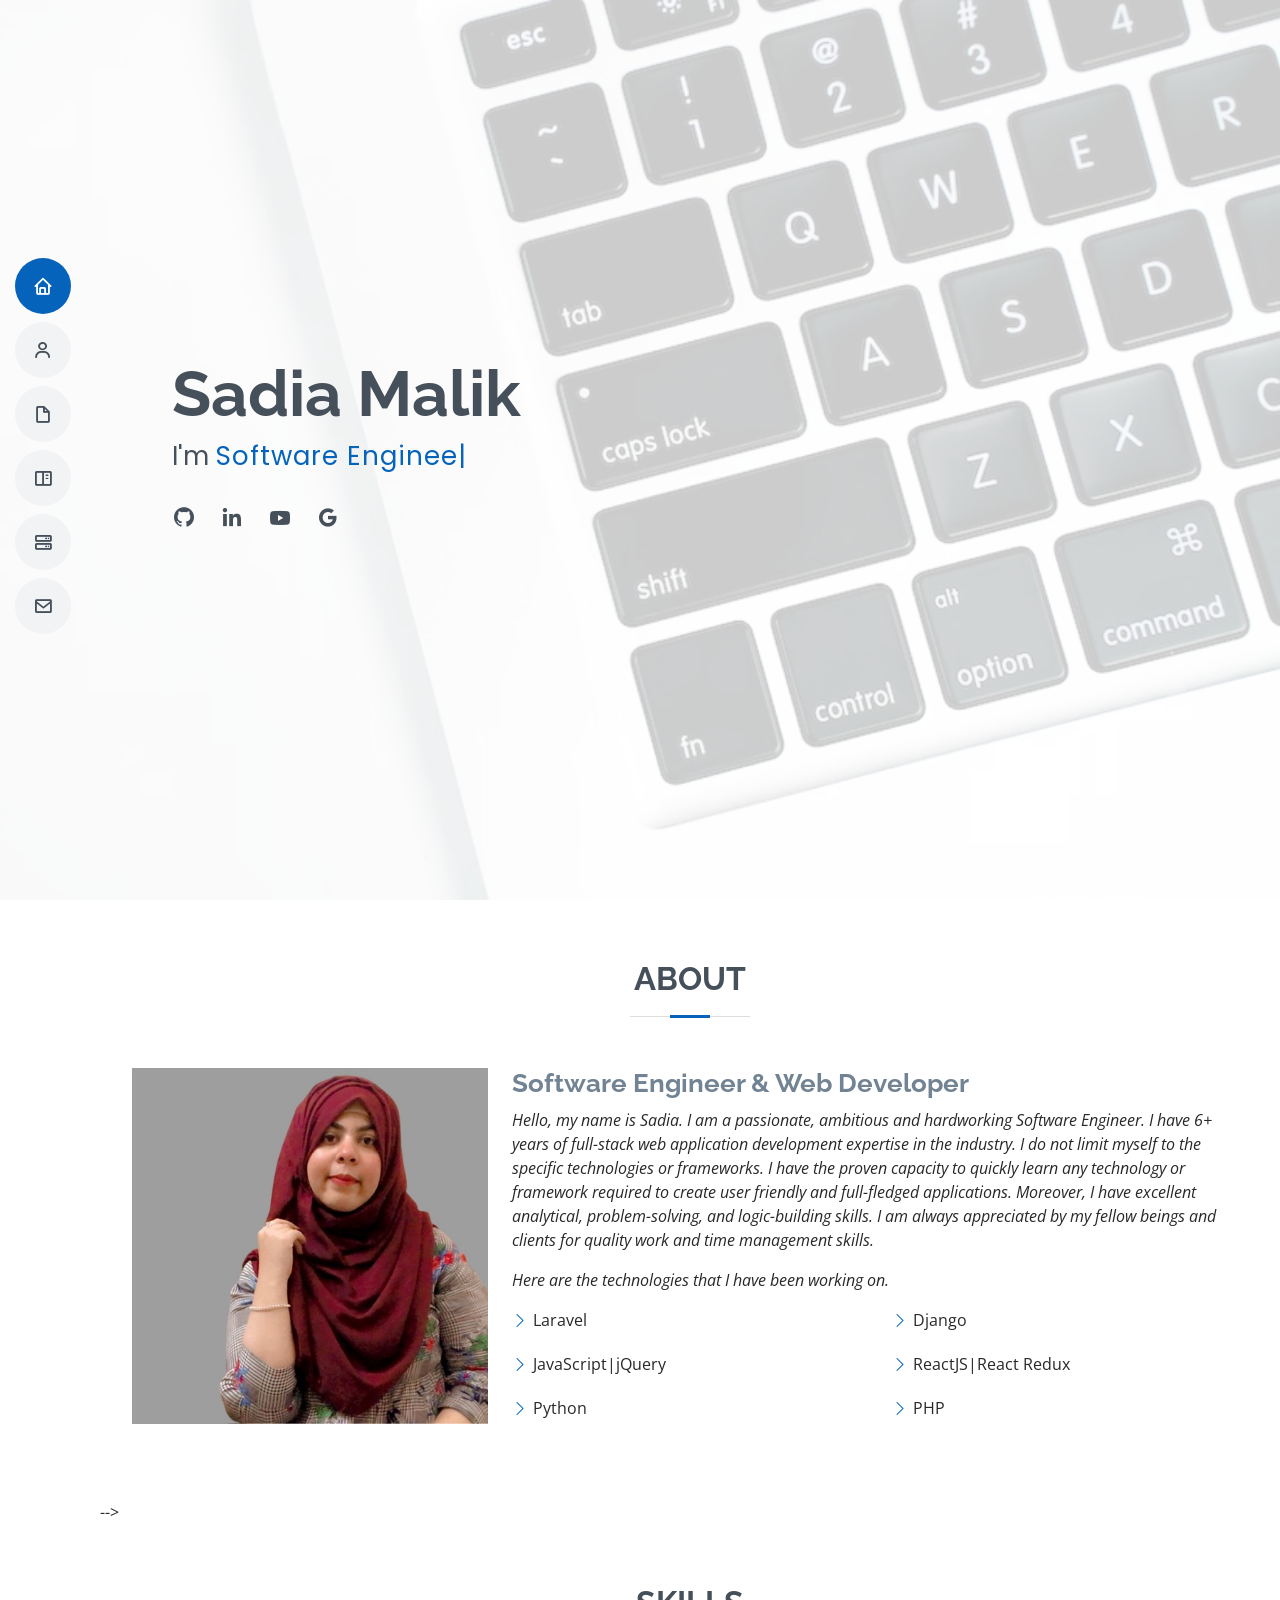
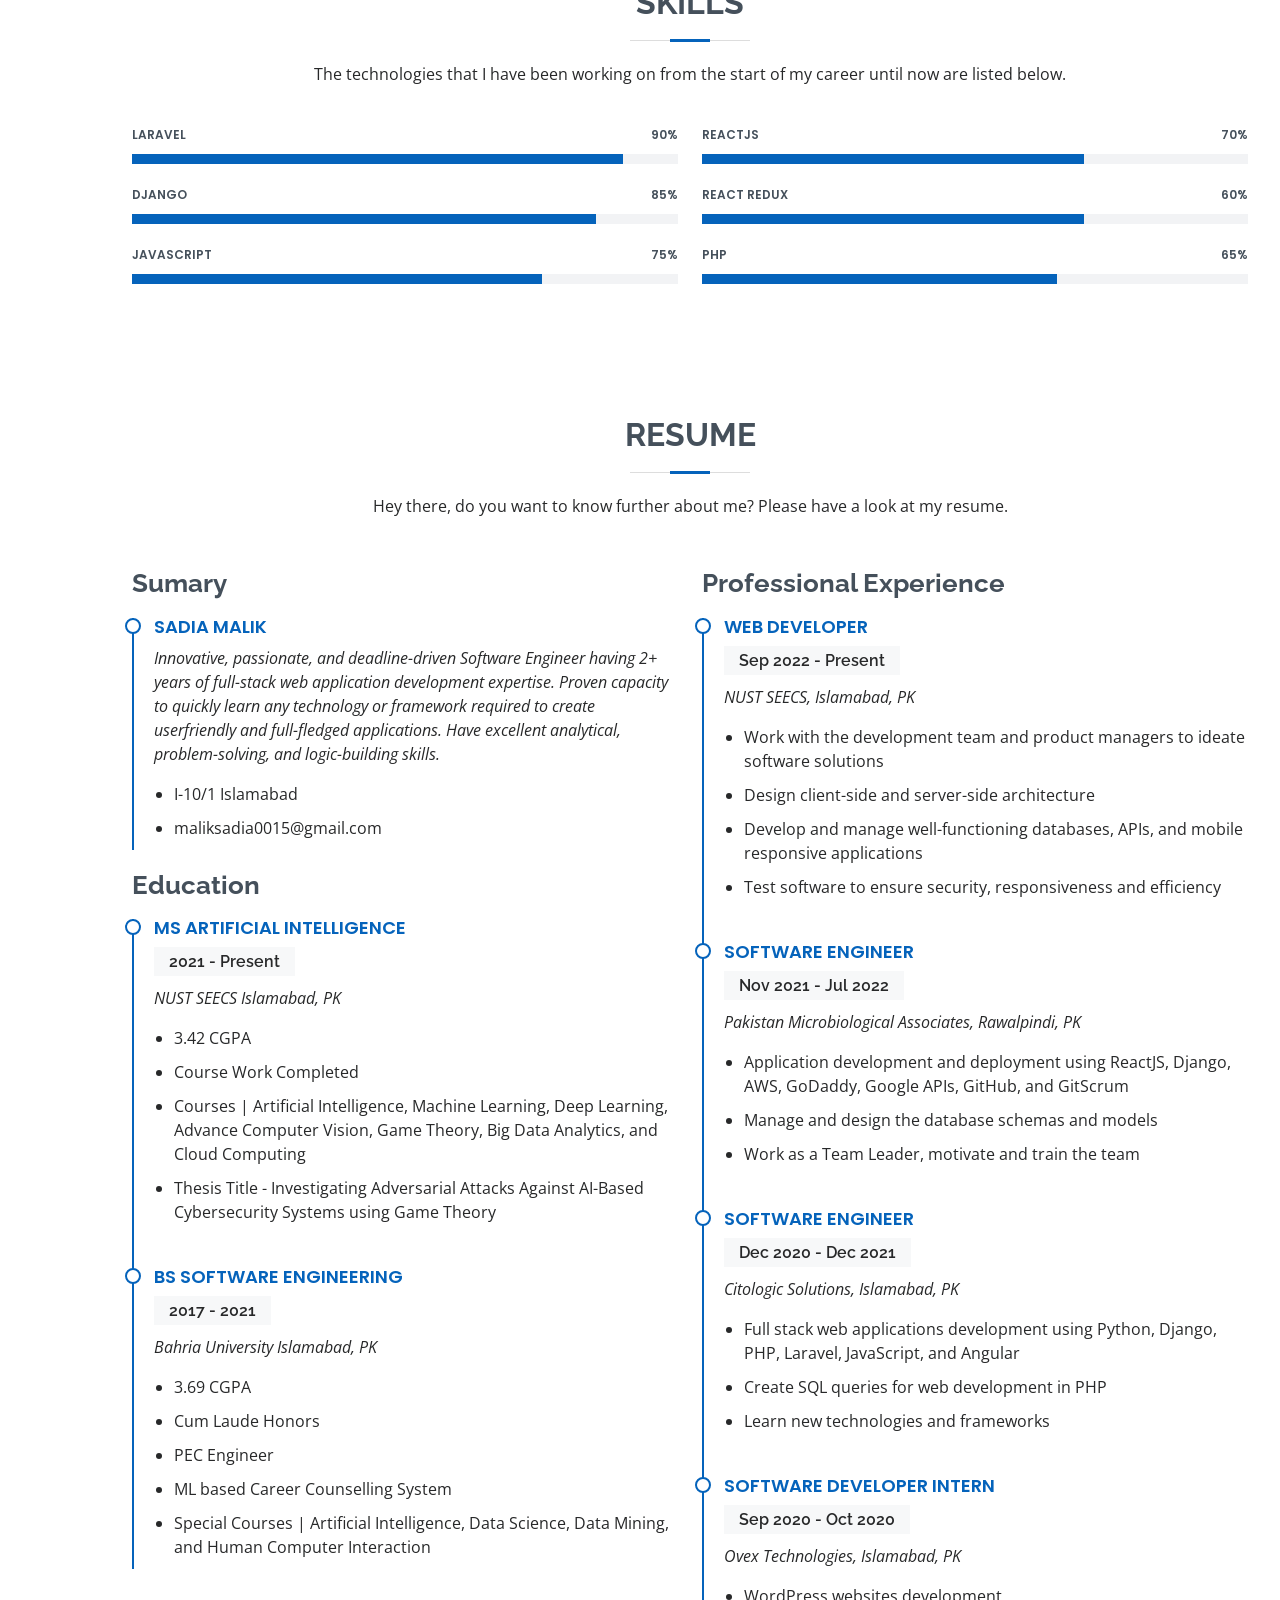
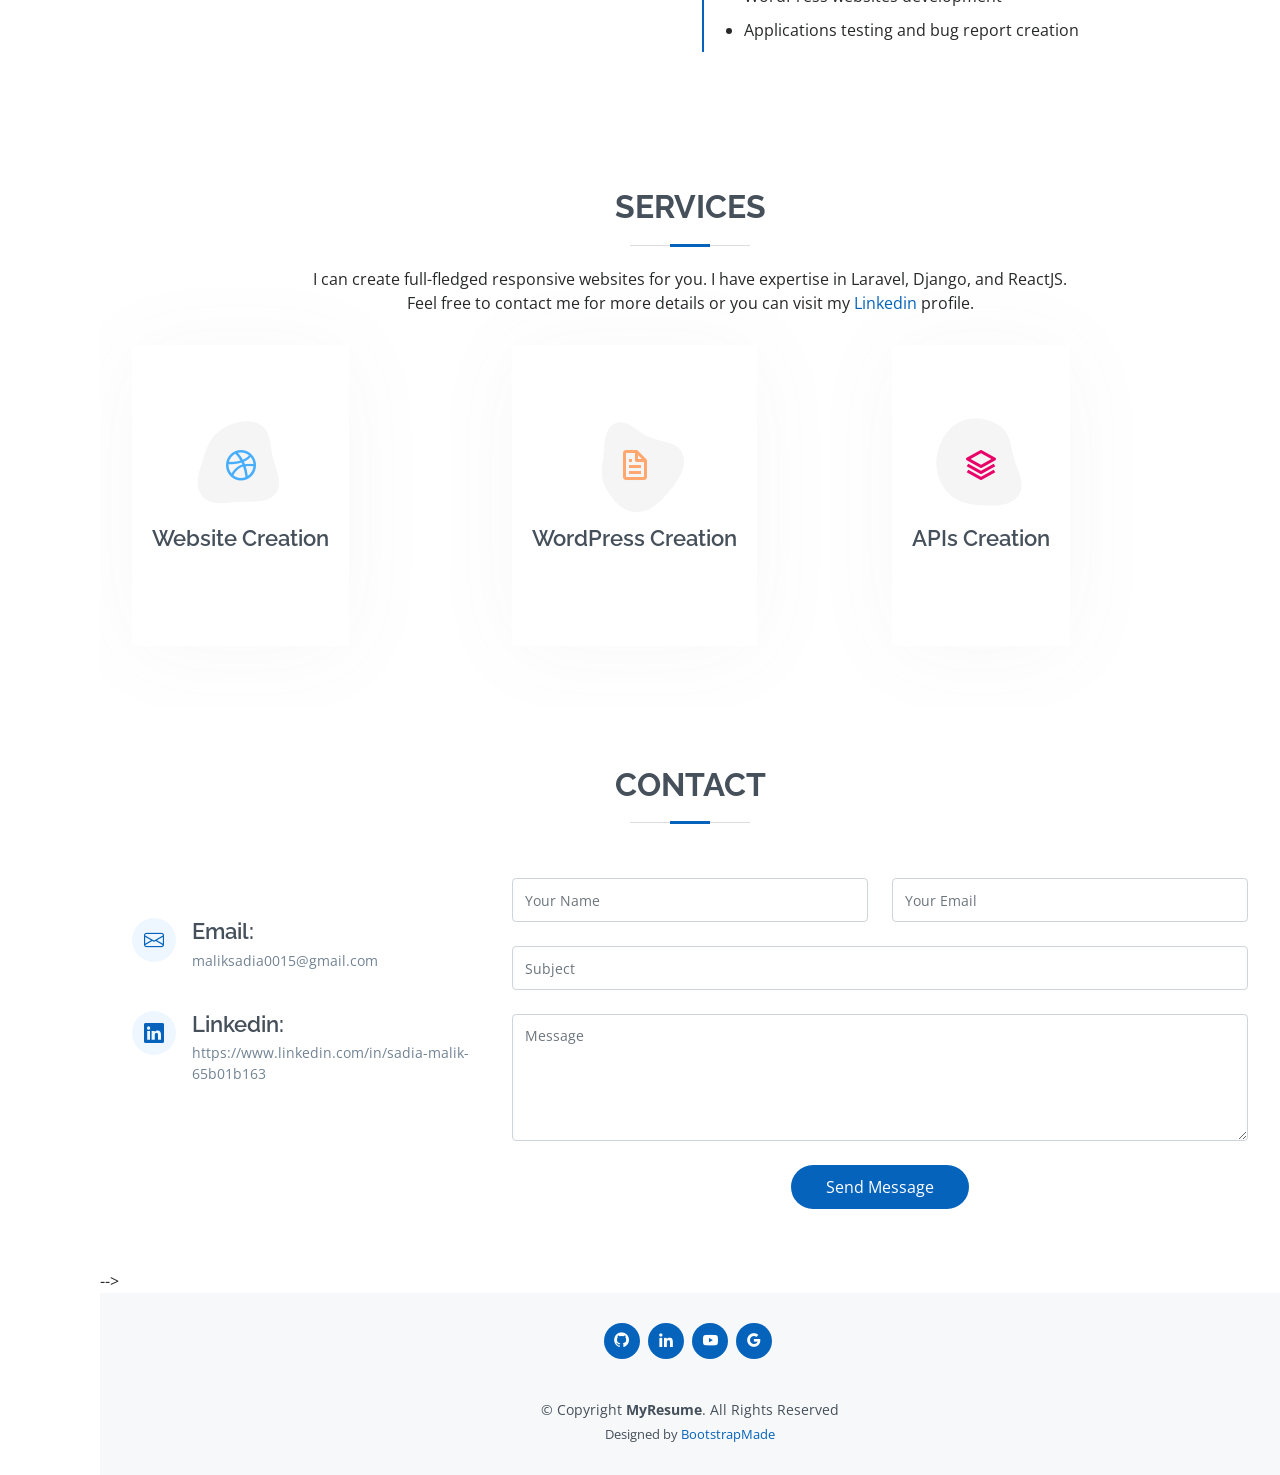
==== index.html @ 87f28dfa "Portfolio link" ====
<!DOCTYPE html>
<html lang="en">
	<head>
		<meta charset="utf-8" />
		<meta content="width=device-width, initial-scale=1.0" name="viewport" />

		<title>Sadia - Resume</title>
		<meta content="" name="description" />
		<meta content="" name="keywords" />

		<!-- Favicons -->
		<link href="assets/img/icons/favicon.ico" rel="icon" />
		<!-- <link href="assets/img/apple-touch-icon.png" rel="apple-touch-icon" /> -->
		<link
			rel="apple-touch-icon"
			sizes="57x57"
			href="assets/img/icons/apple-icon-57x57.png"
		/>
		<link
			rel="apple-touch-icon"
			sizes="60x60"
			href="assets/img/icons/apple-icon-60x60.png"
		/>
		<link
			rel="apple-touch-icon"
			sizes="72x72"
			href="assets/img/icons/apple-icon-72x72.png"
		/>
		<link
			rel="apple-touch-icon"
			sizes="76x76"
			href="assets/img/icons/apple-icon-76x76.png"
		/>
		<link
			rel="apple-touch-icon"
			sizes="114x114"
			href="assets/img/icons/apple-icon-114x114.png"
		/>
		<link
			rel="apple-touch-icon"
			sizes="120x120"
			href="assets/img/icons/apple-icon-120x120.png"
		/>
		<link
			rel="apple-touch-icon"
			sizes="144x144"
			href="assets/img/icons/apple-icon-144x144.png"
		/>
		<link
			rel="apple-touch-icon"
			sizes="152x152"
			href="assets/img/icons/apple-icon-152x152.png"
		/>
		<link
			rel="apple-touch-icon"
			sizes="180x180"
			href="assets/img/icons/apple-icon-180x180.png"
		/>
		<link
			rel="icon"
			type="image/png"
			sizes="192x192"
			href="assets/img/icons/android-icon-192x192.png"
		/>
		<link
			rel="icon"
			type="image/png"
			sizes="32x32"
			href="assets/img/icons/favicon-32x32.png"
		/>
		<link
			rel="icon"
			type="image/png"
			sizes="96x96"
			href="assets/img/icons/favicon-96x96.png"
		/>
		<link
			rel="icon"
			type="image/png"
			sizes="16x16"
			href="assets/img/icons/favicon-16x16.png"
		/>
		<link rel="manifest" href="assets/img/icons/manifest.json" />
		<meta name="msapplication-TileColor" content="#ffffff" />
		<meta name="msapplication-TileImage" content="/ms-icon-144x144.png" />
		<meta name="theme-color" content="#ffffff" />

		<!-- Google Fonts -->
		<link
			href="https://fonts.googleapis.com/css?family=Open+Sans:300,300i,400,400i,600,600i,700,700i|Raleway:300,300i,400,400i,500,500i,600,600i,700,700i|Poppins:300,300i,400,400i,500,500i,600,600i,700,700i"
			rel="stylesheet"
		/>

		<!-- Vendor CSS Files -->
		<link href="assets/vendor/aos/aos.css" rel="stylesheet" />
		<link
			href="assets/vendor/bootstrap/css/bootstrap.min.css"
			rel="stylesheet"
		/>
		<link
			href="assets/vendor/bootstrap-icons/bootstrap-icons.css"
			rel="stylesheet"
		/>
		<link
			href="assets/vendor/boxicons/css/boxicons.min.css"
			rel="stylesheet"
		/>
		<link
			href="assets/vendor/glightbox/css/glightbox.min.css"
			rel="stylesheet"
		/>
		<link
			href="assets/vendor/swiper/swiper-bundle.min.css"
			rel="stylesheet"
		/>

		<!-- Template Main CSS File -->
		<link href="assets/css/style.css" rel="stylesheet" />

		<!-- =======================================================
  * Template Name: MyResume - v4.10.0
  * Template URL: https://bootstrapmade.com/free-html-bootstrap-template-my-resume/
  * Author: BootstrapMade.com
  * License: https://bootstrapmade.com/license/
  ======================================================== -->
	</head>

	<body>
		<!-- ======= Mobile nav toggle button ======= -->
		<!-- <button type="button" class="mobile-nav-toggle d-xl-none"><i class="bi bi-list mobile-nav-toggle"></i></button> -->
		<i class="bi bi-list mobile-nav-toggle d-lg-none"></i>
		<!-- ======= Header ======= -->
		<header id="header" class="d-flex flex-column justify-content-center">
			<nav id="navbar" class="navbar nav-menu">
				<ul>
					<li>
						<a href="#hero" class="nav-link scrollto active"
							><i class="bx bx-home"></i> <span>Home</span></a
						>
					</li>
					<li>
						<a href="#about" class="nav-link scrollto"
							><i class="bx bx-user"></i> <span>About</span></a
						>
					</li>
					<li>
						<a href="#resume" class="nav-link scrollto"
							><i class="bx bx-file-blank"></i>
							<span>Resume</span></a
						>
					</li>
					<li>
						<a href="#portfolio" class="nav-link scrollto"
							><i class="bx bx-book-content"></i>
							<span>Portfolio</span></a
						>
					</li>
					<li>
						<a href="#services" class="nav-link scrollto"
							><i class="bx bx-server"></i>
							<span>Services</span></a
						>
					</li>
					<li>
						<a href="#contact" class="nav-link scrollto"
							><i class="bx bx-envelope"></i>
							<span>Contact</span></a
						>
					</li>
				</ul>
			</nav>
			<!-- .nav-menu -->
		</header>
		<!-- End Header -->

		<!-- ======= Hero Section ======= -->
		<section id="hero" class="d-flex flex-column justify-content-center">
			<div class="container" data-aos="zoom-in" data-aos-delay="100">
				<h1>Sadia Malik</h1>
				<p>
					I'm
					<span
						class="typed"
						data-typed-items="Software Engineer, Full Stack Developer, Web Developer, ML Engineer"
					></span>
				</p>
				<div class="social-links">
					<a href="https://github.com/imsadia" class="github"
						><i class="bx bxl-github"></i
					></a>
					<a
						href="https://www.linkedin.com/in/sadia-malik-65b01b163"
						class="linkedin"
						><i class="bx bxl-linkedin"></i
					></a>
					<a
						href="https://www.youtube.com/@SMTechVilla"
						class="youtube"
						><i class="bx bxl-youtube"></i
					></a>
					<a href="https://imsadia.github.io/portfolio/" class="google"><i class="bx bxl-google"></i></a>
				</div>
			</div>
		</section>
		<!-- End Hero -->

		<main id="main">
			<!-- ======= About Section ======= -->
			<section id="about" class="about">
				<div class="container" data-aos="fade-up">
					<div class="section-title">
						<h2>About</h2>
					</div>

					<div class="row">
						<div class="col-lg-4">
							<img
								src="assets/img/profile-img.jpg"
								class="img-fluid"
								alt=""
							/>
						</div>
						<div class="col-lg-8 pt-4 pt-lg-0 content">
							<h3>Software Engineer &amp; Web Developer</h3>
							<p class="fst-italic">
								Hello, my name is Sadia. I am a passionate,
								ambitious and hardworking Software Engineer. I
								have
								<span class="experience"></span>+ years of
								full-stack web application development expertise
								in the industry. I do not limit myself to the
								specific technologies or frameworks. I have the
								proven capacity to quickly learn any technology
								or framework required to create user friendly
								and full-fledged applications. Moreover, I have
								excellent analytical, problem-solving, and
								logic-building skills. I am always appreciated
								by my fellow beings and clients for quality work
								and time management skills.
							</p>
							<p class="fst-italic">
								Here are the technologies that I have been
								working on.
							</p>

							<div class="row">
								<div class="col-lg-6">
									<ul>
										<li>
											<i class="bi bi-chevron-right"></i>
											Laravel
										</li>
										<li>
											<i class="bi bi-chevron-right"></i>
											JavaScript|jQuery
										</li>
										<li>
											<i class="bi bi-chevron-right"></i>
											Python
										</li>
									</ul>
								</div>

								<div class="col-lg-6">
									<ul>
										<li>
											<i class="bi bi-chevron-right"></i>
											Django
										</li>
										<li>
											<i class="bi bi-chevron-right"></i>
											ReactJS|React Redux
										</li>
										<li>
											<i class="bi bi-chevron-right"></i>
											PHP
										</li>
									</ul>
								</div>
							</div>

							<!-- <div class="row">
                <div class="col-lg-6">
                  <ul>
                    <li>
                      <i class="bi bi-chevron-right"></i>
                      <strong>Birthday:</strong> <span>21 January 1998</span>
                    </li>
                    <li>
                      <i class="bi bi-chevron-right"></i>
                      <strong>City:</strong> <span>Islamabad, Pakistan</span>
                    </li>
                    <li>
                      <i class="bi bi-chevron-right"></i>
                      <strong>Degree:</strong> <span>MS Artificial Intelligence</span>
                    </li>
                  </ul>
                </div>
                <div class="col-lg-6">
                  <ul>
                    <li>
                      <i class="bi bi-chevron-right"></i>
                      <strong>Website:</strong> <span>www.imsadia.com</span>
                    </li>
                    <li>
                      <i class="bi bi-chevron-right"></i>
                      <strong>Email:</strong>
                      <span>maliksadia0015@gmail.com</span>
                    </li>
                    <li>
                      <i class="bi bi-chevron-right"></i>
                      <strong>Freelance:</strong> <span>Available</span>
                    </li>
                  </ul>
                </div>
              </div> -->
						</div>
					</div>
				</div>
			</section>
			<!-- End About Section -->

			<!-- ======= Facts Section ======= -->
			<!-- <section id="facts" class="facts">
				<div class="container" data-aos="fade-up">
					<div class="section-title">
						<h2>Facts</h2>
						<p>
							Magnam dolores commodi suscipit. Necessitatibus eius
							consequatur ex aliquid fuga eum quidem. Sit sint
							consectetur velit. Quisquam quos quisquam
							cupiditate. Et nemo qui impedit suscipit alias ea.
							Quia fugiat sit in iste officiis commodi quidem hic
							quas.
						</p>
					</div>

					<div class="row">
						<div class="col-lg-3 col-md-6">
							<div class="count-box">
								<i class="bi bi-emoji-smile"></i>
								<span
									data-purecounter-start="0"
									data-purecounter-end="232"
									data-purecounter-duration="1"
									class="purecounter"
								></span>
								<p>Happy Clients</p>
							</div>
						</div>

						<div class="col-lg-3 col-md-6 mt-5 mt-md-0">
							<div class="count-box">
								<i class="bi bi-journal-richtext"></i>
								<span
									data-purecounter-start="0"
									data-purecounter-end="521"
									data-purecounter-duration="1"
									class="purecounter"
								></span>
								<p>Projects</p>
							</div>
						</div>

						<div class="col-lg-3 col-md-6 mt-5 mt-lg-0">
							<div class="count-box">
								<i class="bi bi-headset"></i>
								<span
									data-purecounter-start="0"
									data-purecounter-end="1463"
									data-purecounter-duration="1"
									class="purecounter"
								></span>
								<p>Hours Of Support</p>
							</div>
						</div>

						<div class="col-lg-3 col-md-6 mt-5 mt-lg-0">
							<div class="count-box">
								<i class="bi bi-award"></i>
								<span
									data-purecounter-start="0"
									data-purecounter-end="25"
									data-purecounter-duration="1"
									class="purecounter"
								></span>
								<p>Awards</p>
							</div>
						</div>
					</div>
				</div>
			</section> -->
			-->
			<!-- End Facts Section -->

			<!-- ======= Skills Section ======= -->
			<section id="skills" class="skills section-bg">
				<div class="container" data-aos="fade-up">
					<div class="section-title">
						<h2>Skills</h2>
						<p>
							The technologies that I have been working on from
							the start of my career until now are listed below.
						</p>
					</div>

					<div class="row skills-content">
						<div class="col-lg-6">
							<div class="progress">
								<span class="skill"
									>Laravel <i class="val">90%</i></span
								>
								<div class="progress-bar-wrap">
									<div
										class="progress-bar"
										role="progressbar"
										aria-valuenow="90"
										aria-valuemin="0"
										aria-valuemax="100"
									></div>
								</div>
							</div>

							<div class="progress">
								<span class="skill"
									>Django <i class="val">85%</i></span
								>
								<div class="progress-bar-wrap">
									<div
										class="progress-bar"
										role="progressbar"
										aria-valuenow="85"
										aria-valuemin="0"
										aria-valuemax="100"
									></div>
								</div>
							</div>

							<div class="progress">
								<span class="skill"
									>JavaScript <i class="val">75%</i></span
								>
								<div class="progress-bar-wrap">
									<div
										class="progress-bar"
										role="progressbar"
										aria-valuenow="75"
										aria-valuemin="0"
										aria-valuemax="100"
									></div>
								</div>
							</div>
						</div>

						<div class="col-lg-6">
							<div class="progress">
								<span class="skill"
									>ReactJS <i class="val">70%</i></span
								>
								<div class="progress-bar-wrap">
									<div
										class="progress-bar"
										role="progressbar"
										aria-valuenow="70"
										aria-valuemin="0"
										aria-valuemax="100"
									></div>
								</div>
							</div>

							<div class="progress">
								<span class="skill"
									>React Redux <i class="val">60%</i></span
								>
								<div class="progress-bar-wrap">
									<div
										class="progress-bar"
										role="progressbar"
										aria-valuenow="70"
										aria-valuemin="0"
										aria-valuemax="100"
									></div>
								</div>
							</div>

							<div class="progress">
								<span class="skill"
									>PHP <i class="val">65%</i></span
								>
								<div class="progress-bar-wrap">
									<div
										class="progress-bar"
										role="progressbar"
										aria-valuenow="65"
										aria-valuemin="0"
										aria-valuemax="100"
									></div>
								</div>
							</div>
						</div>
					</div>
				</div>
			</section>
			<!-- End Skills Section -->

			<!-- ======= Resume Section ======= -->
			<section id="resume" class="resume">
				<div class="container" data-aos="fade-up">
					<div class="section-title">
						<h2>Resume</h2>
						<p>
							Hey there, do you want to know further about me?
							Please have a look at my resume.
						</p>
					</div>

					<div class="row">
						<div class="col-lg-6">
							<h3 class="resume-title">Sumary</h3>
							<div class="resume-item pb-0">
								<h4>Sadia Malik</h4>
								<p>
									<em
										>Innovative, passionate, and
										deadline-driven Software Engineer having
										2+ years of full-stack web application
										development expertise. Proven capacity
										to quickly learn any technology or
										framework required to create
										userfriendly and full-fledged
										applications. Have excellent analytical,
										problem-solving, and logic-building
										skills.
									</em>
								</p>
								<ul>
									<li>I-10/1 Islamabad</li>
									<li>maliksadia0015@gmail.com</li>
								</ul>
							</div>

							<h3 class="resume-title">Education</h3>
							<div class="resume-item">
								<h4>MS Artificial Intelligence</h4>
								<h5>2021 - Present</h5>
								<p><em>NUST SEECS Islamabad, PK</em></p>
								<ul>
									<li>3.42 CGPA</li>
									<li>Course Work Completed</li>
									<li>
										Courses | Artificial Intelligence,
										Machine Learning, Deep Learning, Advance
										Computer Vision, Game Theory, Big Data
										Analytics, and Cloud Computing
									</li>
									<li>
										Thesis Title - Investigating Adversarial
										Attacks Against AI-Based Cybersecurity
										Systems using Game Theory
									</li>
								</ul>
							</div>
							<div class="resume-item">
								<h4>BS Software Engineering</h4>
								<h5>2017 - 2021</h5>
								<p><em>Bahria University Islamabad, PK</em></p>
								<ul>
									<li>3.69 CGPA</li>
									<li>Cum Laude Honors</li>
									<li>PEC Engineer</li>
									<li>ML based Career Counselling System</li>
									<li>
										Special Courses | Artificial
										Intelligence, Data Science, Data Mining,
										and Human Computer Interaction
									</li>
								</ul>
							</div>
						</div>
						<div class="col-lg-6">
							<h3 class="resume-title">
								Professional Experience
							</h3>
							<div class="resume-item">
								<h4>Web Developer</h4>
								<h5>Sep 2022 - Present</h5>
								<p><em>NUST SEECS, Islamabad, PK </em></p>
								<ul>
									<li>
										Work with the development team and
										product managers to ideate software
										solutions
									</li>
									<li>
										Design client-side and server-side
										architecture
									</li>
									<li>
										Develop and manage well-functioning
										databases, APIs, and mobile responsive
										applications
									</li>
									<li>
										Test software to ensure security,
										responsiveness and efficiency
									</li>
								</ul>
							</div>

							<div class="resume-item">
								<h4>Software Engineer</h4>
								<h5>Nov 2021 - Jul 2022</h5>
								<p>
									<em
										>Pakistan Microbiological Associates,
										Rawalpindi, PK</em
									>
								</p>
								<ul>
									<li>
										Application development and deployment
										using ReactJS, Django, AWS, GoDaddy,
										Google APIs, GitHub, and GitScrum
									</li>
									<li>
										Manage and design the database schemas
										and models
									</li>
									<li>
										Work as a Team Leader, motivate and
										train the team
									</li>
								</ul>
							</div>

							<div class="resume-item">
								<h4>Software Engineer</h4>
								<h5>Dec 2020 - Dec 2021</h5>
								<p>
									<em>Citologic Solutions, Islamabad, PK</em>
								</p>
								<ul>
									<li>
										Full stack web applications development
										using Python, Django, PHP, Laravel,
										JavaScript, and Angular
									</li>
									<li>
										Create SQL queries for web development
										in PHP
									</li>
									<li>
										Learn new technologies and frameworks
									</li>
								</ul>
							</div>

							<div class="resume-item">
								<h4>Software Developer Intern</h4>
								<h5>Sep 2020 - Oct 2020</h5>
								<p>
									<em>Ovex Technologies, Islamabad, PK</em>
								</p>
								<ul>
									<li>WordPress websites development</li>
									<li>
										Applications testing and bug report
										creation
									</li>
								</ul>
							</div>
						</div>
					</div>
				</div>
			</section>
			<!-- End Resume Section -->

			<!-- ======= Portfolio Section ======= -->
			<!-- <section id="portfolio" class="portfolio section-bg">
        <div class="container" data-aos="fade-up">
          <div class="section-title">
            <h2>Portfolio</h2>
            <p>
              Magnam dolores commodi suscipit. Necessitatibus eius consequatur
              ex aliquid fuga eum quidem. Sit sint consectetur velit. Quisquam
              quos quisquam cupiditate. Et nemo qui impedit suscipit alias ea.
              Quia fugiat sit in iste officiis commodi quidem hic quas.
            </p>
          </div>

          <div class="row">
            <div
              class="col-lg-12 d-flex justify-content-center"
              data-aos="fade-up"
              data-aos-delay="100"
            >
              <ul id="portfolio-flters">
                <li data-filter="*" class="filter-active">All</li>
                <li data-filter=".filter-app">App</li>
                <li data-filter=".filter-card">Card</li>
                <li data-filter=".filter-web">Web</li>
              </ul>
            </div>
          </div>

          <div
            class="row portfolio-container"
            data-aos="fade-up"
            data-aos-delay="200"
          >
            <div class="col-lg-4 col-md-6 portfolio-item filter-app">
              <div class="portfolio-wrap">
                <img
                  src="assets/img/portfolio/portfolio-1.jpg"
                  class="img-fluid"
                  alt=""
                />
                <div class="portfolio-info">
                  <h4>App 1</h4>
                  <p>App</p>
                  <div class="portfolio-links">
                    <a
                      href="assets/img/portfolio/portfolio-1.jpg"
                      data-gallery="portfolioGallery"
                      class="portfolio-lightbox"
                      title="App 1"
                      ><i class="bx bx-plus"></i
                    ></a>
                    <a
                      href="portfolio-details.html"
                      class="portfolio-details-lightbox"
                      data-glightbox="type: external"
                      title="Portfolio Details"
                      ><i class="bx bx-link"></i
                    ></a>
                  </div>
                </div>
              </div>
            </div>

            <div class="col-lg-4 col-md-6 portfolio-item filter-web">
              <div class="portfolio-wrap">
                <img
                  src="assets/img/portfolio/portfolio-2.jpg"
                  class="img-fluid"
                  alt=""
                />
                <div class="portfolio-info">
                  <h4>Web 3</h4>
                  <p>Web</p>
                  <div class="portfolio-links">
                    <a
                      href="assets/img/portfolio/portfolio-2.jpg"
                      data-gallery="portfolioGallery"
                      class="portfolio-lightbox"
                      title="Web 3"
                      ><i class="bx bx-plus"></i
                    ></a>
                    <a
                      href="portfolio-details.html"
                      class="portfolio-details-lightbox"
                      data-glightbox="type: external"
                      title="Portfolio Details"
                      ><i class="bx bx-link"></i
                    ></a>
                  </div>
                </div>
              </div>
            </div>

            <div class="col-lg-4 col-md-6 portfolio-item filter-app">
              <div class="portfolio-wrap">
                <img
                  src="assets/img/portfolio/portfolio-3.jpg"
                  class="img-fluid"
                  alt=""
                />
                <div class="portfolio-info">
                  <h4>App 2</h4>
                  <p>App</p>
                  <div class="portfolio-links">
                    <a
                      href="assets/img/portfolio/portfolio-3.jpg"
                      data-gallery="portfolioGallery"
                      class="portfolio-lightbox"
                      title="App 2"
                      ><i class="bx bx-plus"></i
                    ></a>
                    <a
                      href="portfolio-details.html"
                      class="portfolio-details-lightbox"
                      data-glightbox="type: external"
                      title="Portfolio Details"
                      ><i class="bx bx-link"></i
                    ></a>
                  </div>
                </div>
              </div>
            </div>

            <div class="col-lg-4 col-md-6 portfolio-item filter-card">
              <div class="portfolio-wrap">
                <img
                  src="assets/img/portfolio/portfolio-4.jpg"
                  class="img-fluid"
                  alt=""
                />
                <div class="portfolio-info">
                  <h4>Card 2</h4>
                  <p>Card</p>
                  <div class="portfolio-links">
                    <a
                      href="assets/img/portfolio/portfolio-4.jpg"
                      data-gallery="portfolioGallery"
                      class="portfolio-lightbox"
                      title="Card 2"
                      ><i class="bx bx-plus"></i
                    ></a>
                    <a
                      href="portfolio-details.html"
                      class="portfolio-details-lightbox"
                      data-glightbox="type: external"
                      title="Portfolio Details"
                      ><i class="bx bx-link"></i
                    ></a>
                  </div>
                </div>
              </div>
            </div>

            <div class="col-lg-4 col-md-6 portfolio-item filter-web">
              <div class="portfolio-wrap">
                <img
                  src="assets/img/portfolio/portfolio-5.jpg"
                  class="img-fluid"
                  alt=""
                />
                <div class="portfolio-info">
                  <h4>Web 2</h4>
                  <p>Web</p>
                  <div class="portfolio-links">
                    <a
                      href="assets/img/portfolio/portfolio-5.jpg"
                      data-gallery="portfolioGallery"
                      class="portfolio-lightbox"
                      title="Web 2"
                      ><i class="bx bx-plus"></i
                    ></a>
                    <a
                      href="portfolio-details.html"
                      class="portfolio-details-lightbox"
                      data-glightbox="type: external"
                      title="Portfolio Details"
                      ><i class="bx bx-link"></i
                    ></a>
                  </div>
                </div>
              </div>
            </div>

            <div class="col-lg-4 col-md-6 portfolio-item filter-app">
              <div class="portfolio-wrap">
                <img
                  src="assets/img/portfolio/portfolio-6.jpg"
                  class="img-fluid"
                  alt=""
                />
                <div class="portfolio-info">
                  <h4>App 3</h4>
                  <p>App</p>
                  <div class="portfolio-links">
                    <a
                      href="assets/img/portfolio/portfolio-6.jpg"
                      data-gallery="portfolioGallery"
                      class="portfolio-lightbox"
                      title="App 3"
                      ><i class="bx bx-plus"></i
                    ></a>
                    <a
                      href="portfolio-details.html"
                      class="portfolio-details-lightbox"
                      data-glightbox="type: external"
                      title="Portfolio Details"
                      ><i class="bx bx-link"></i
                    ></a>
                  </div>
                </div>
              </div>
            </div>

            <div class="col-lg-4 col-md-6 portfolio-item filter-card">
              <div class="portfolio-wrap">
                <img
                  src="assets/img/portfolio/portfolio-7.jpg"
                  class="img-fluid"
                  alt=""
                />
                <div class="portfolio-info">
                  <h4>Card 1</h4>
                  <p>Card</p>
                  <div class="portfolio-links">
                    <a
                      href="assets/img/portfolio/portfolio-7.jpg"
                      data-gallery="portfolioGallery"
                      class="portfolio-lightbox"
                      title="Card 1"
                      ><i class="bx bx-plus"></i
                    ></a>
                    <a
                      href="portfolio-details.html"
                      class="portfolio-details-lightbox"
                      data-glightbox="type: external"
                      title="Portfolio Details"
                      ><i class="bx bx-link"></i
                    ></a>
                  </div>
                </div>
              </div>
            </div>

            <div class="col-lg-4 col-md-6 portfolio-item filter-card">
              <div class="portfolio-wrap">
                <img
                  src="assets/img/portfolio/portfolio-8.jpg"
                  class="img-fluid"
                  alt=""
                />
                <div class="portfolio-info">
                  <h4>Card 3</h4>
                  <p>Card</p>
                  <div class="portfolio-links">
                    <a
                      href="assets/img/portfolio/portfolio-8.jpg"
                      data-gallery="portfolioGallery"
                      class="portfolio-lightbox"
                      title="Card 3"
                      ><i class="bx bx-plus"></i
                    ></a>
                    <a
                      href="portfolio-details.html"
                      class="portfolio-details-lightbox"
                      data-glightbox="type: external"
                      title="Portfolio Details"
                      ><i class="bx bx-link"></i
                    ></a>
                  </div>
                </div>
              </div>
            </div>

            <div class="col-lg-4 col-md-6 portfolio-item filter-web">
              <div class="portfolio-wrap">
                <img
                  src="assets/img/portfolio/portfolio-9.jpg"
                  class="img-fluid"
                  alt=""
                />
                <div class="portfolio-info">
                  <h4>Web 3</h4>
                  <p>Web</p>
                  <div class="portfolio-links">
                    <a
                      href="assets/img/portfolio/portfolio-9.jpg"
                      data-gallery="portfolioGallery"
                      class="portfolio-lightbox"
                      title="Web 3"
                      ><i class="bx bx-plus"></i
                    ></a>
                    <a
                      href="portfolio-details.html"
                      class="portfolio-details-lightbox"
                      data-glightbox="type: external"
                      title="Portfolio Details"
                      ><i class="bx bx-link"></i
                    ></a>
                  </div>
                </div>
              </div>
            </div>
          </div>
        </div>
      </section> -->
			<!-- End Portfolio Section -->

			<!-- ======= Services Section ======= -->
			<section id="services" class="services">
				<div class="container" data-aos="fade-up">
					<div class="section-title">
						<h2>Services</h2>
						<p>
							I can create full-fledged responsive websites for
							you. I have expertise in Laravel, Django, and
							ReactJS.
						</p>
						<p>
							Feel free to contact me for more details or you can
							visit my
							<a
								href="https://www.linkedin.com/in/sadia-malik-65b01b163"
								alt="linkedin"
								target="_blank"
								>Linkedin</a
							>
							profile.
						</p>
					</div>

					<div class="row">
						<div
							class="col-lg-4 col-md-6 d-flex align-items-stretch"
							data-aos="zoom-in"
							data-aos-delay="100"
						>
							<div class="icon-box iconbox-blue">
								<div class="icon">
									<svg
										width="100"
										height="100"
										viewBox="0 0 600 600"
										xmlns="http://www.w3.org/2000/svg"
									>
										<path
											stroke="none"
											stroke-width="0"
											fill="#f5f5f5"
											d="M300,521.0016835830174C376.1290562159157,517.8887921683347,466.0731472004068,529.7835943286574,510.70327084640275,468.03025145048787C554.3714126377745,407.6079735673963,508.03601936045806,328.9844924480964,491.2728898941984,256.3432110539036C474.5976632858925,184.082847569629,479.9380746630129,96.60480741107993,416.23090153303,58.64404602377083C348.86323505073057,18.502131276798302,261.93793281208167,40.57373210992963,193.5410806939664,78.93577620505333C130.42746243093433,114.334589627462,98.30271207620316,179.96522072025542,76.75703585869454,249.04625023123273C51.97151888228291,328.5150500222984,13.704378332031375,421.85034740162234,66.52175969318436,486.19268352777647C119.04800174914682,550.1803526380478,217.28368757567262,524.383925680826,300,521.0016835830174"
										></path>
									</svg>
									<i class="bx bxl-dribbble"></i>
								</div>
								<h4><a href="">Website Creation</a></h4>
								<!-- <p>
									I can create full-fledged responsive
									websites for you using latest frameworks and
									technolgies.
								</p> -->
							</div>
						</div>

						<div
							class="col-lg-4 col-md-6 d-flex align-items-stretch mt-4 mt-md-0"
							data-aos="zoom-in"
							data-aos-delay="200"
						>
							<div class="icon-box iconbox-orange">
								<div class="icon">
									<svg
										width="100"
										height="100"
										viewBox="0 0 600 600"
										xmlns="http://www.w3.org/2000/svg"
									>
										<path
											stroke="none"
											stroke-width="0"
											fill="#f5f5f5"
											d="M300,582.0697525312426C382.5290701553225,586.8405444964366,449.9789794690241,525.3245884688669,502.5850820975895,461.55621195738473C556.606425686781,396.0723002908107,615.8543463187945,314.28637112970534,586.6730223649479,234.56875336149918C558.9533121215079,158.8439757836574,454.9685369536778,164.00468322053177,381.49747125262974,130.76875717737553C312.15926192815925,99.40240125094834,248.97055460311594,18.661163978235184,179.8680185752513,50.54337015887873C110.5421016452524,82.52863877960104,119.82277516462835,180.83849132639028,109.12597500060166,256.43424936330496C100.08760227029461,320.3096726198365,92.17705696193138,384.0621239912766,124.79988738764834,439.7174275375508C164.83382741302287,508.01625554203684,220.96474134820875,577.5009287672846,300,582.0697525312426"
										></path>
									</svg>
									<i class="bx bx-file"></i>
								</div>
								<h4><a href="">WordPress Creation</a></h4>
								<!-- <p>
									I can create fully functional wordpress site
									websites for you using latest frameworks and
									technolgies.
								</p> -->
							</div>
						</div>

						<div
							class="col-lg-4 col-md-6 d-flex align-items-stretch mt-4 mt-lg-0"
							data-aos="zoom-in"
							data-aos-delay="300"
						>
							<div class="icon-box iconbox-pink">
								<div class="icon">
									<svg
										width="100"
										height="100"
										viewBox="0 0 600 600"
										xmlns="http://www.w3.org/2000/svg"
									>
										<path
											stroke="none"
											stroke-width="0"
											fill="#f5f5f5"
											d="M300,541.5067337569781C382.14930387511276,545.0595476570109,479.8736841581634,548.3450877840088,526.4010558755058,480.5488172755941C571.5218469581645,414.80211281144784,517.5187510058486,332.0715597781072,496.52539010469104,255.14436215662573C477.37192572678356,184.95920475031193,473.57363656557914,105.61284051026155,413.0603344069578,65.22779650032875C343.27470386102294,18.654635553484475,251.2091493199835,5.337323636656869,175.0934190732945,40.62881213300186C97.87086631185822,76.43348514350839,51.98124368387456,156.15599469081315,36.44837278890362,239.84606092416172C21.716077023791087,319.22268207091537,43.775223500013084,401.1760424656574,96.891909868211,461.97329694683043C147.22146801428983,519.5804099606455,223.5754009179313,538.201503339737,300,541.5067337569781"
										></path>
									</svg>
									<i class="bx bx-layer"></i>
								</div>
								<h4><a href="">APIs Creation</a></h4>
								<!-- <p>
									Excepteur sint occaecat cupidatat non
									proident, sunt in culpa qui officia
								</p> -->
							</div>
						</div>

						<!-- <div
							class="col-lg-4 col-md-6 d-flex align-items-stretch mt-4"
							data-aos="zoom-in"
							data-aos-delay="100"
						>
							<div class="icon-box iconbox-yellow">
								<div class="icon">
									<svg
										width="100"
										height="100"
										viewBox="0 0 600 600"
										xmlns="http://www.w3.org/2000/svg"
									>
										<path
											stroke="none"
											stroke-width="0"
											fill="#f5f5f5"
											d="M300,503.46388370962813C374.79870501325706,506.71871716319447,464.8034551963731,527.1746412648533,510.4981551193396,467.86667711651364C555.9287308511215,408.9015244558933,512.6030010748507,327.5744911775523,490.211057578863,256.5855673507754C471.097692560561,195.9906835881958,447.69079081568157,138.11976852964426,395.19560036434837,102.3242989838813C329.3053358748298,57.3949838291264,248.02791733380457,8.279543830951368,175.87071277845988,42.242879143198664C103.41431057327972,76.34704239035025,93.79494320519305,170.9812938413882,81.28167332365135,250.07896920659033C70.17666984294237,320.27484674793965,64.84698225790005,396.69656628748305,111.28512138212992,450.4950937839243C156.20124167950087,502.5303643271138,231.32542653798444,500.4755392045468,300,503.46388370962813"
										></path>
									</svg>
									<i class="bx bx-layer"></i>
								</div>
								<h4><a href="">Nemo Enim</a></h4>
								<p>
									At vero eos et accusamus et iusto odio
									dignissimos ducimus qui blanditiis
								</p>
							</div>
						</div>

						<div
							class="col-lg-4 col-md-6 d-flex align-items-stretch mt-4"
							data-aos="zoom-in"
							data-aos-delay="200"
						>
							<div class="icon-box iconbox-red">
								<div class="icon">
									<svg
										width="100"
										height="100"
										viewBox="0 0 600 600"
										xmlns="http://www.w3.org/2000/svg"
									>
										<path
											stroke="none"
											stroke-width="0"
											fill="#f5f5f5"
											d="M300,532.3542879108572C369.38199826031484,532.3153073249985,429.10787420159085,491.63046689027357,474.5244479745417,439.17860296908856C522.8885846962883,383.3225815378663,569.1668002868075,314.3205725914397,550.7432151929288,242.7694973846089C532.6665558377875,172.5657663291529,456.2379748765914,142.6223662098291,390.3689995646985,112.34683881706744C326.66090330228417,83.06452184765237,258.84405631176094,53.51806209861945,193.32584062364296,78.48882559362697C121.61183558270385,105.82097193414197,62.805066853699245,167.19869350419734,48.57481801355237,242.6138429142374C34.843463184063346,315.3850353017275,76.69343916112496,383.4422959591041,125.22947124332185,439.3748458443577C170.7312796277747,491.8107796887764,230.57421082200815,532.3932930995766,300,532.3542879108572"
										></path>
									</svg>
									<i class="bx bx-slideshow"></i>
								</div>
								<h4><a href="">Dele Cardo</a></h4>
								<p>
									Quis consequatur saepe eligendi voluptatem
									consequatur dolor consequuntur
								</p>
							</div>
						</div>

						<div
							class="col-lg-4 col-md-6 d-flex align-items-stretch mt-4"
							data-aos="zoom-in"
							data-aos-delay="300"
						>
							<div class="icon-box iconbox-teal">
								<div class="icon">
									<svg
										width="100"
										height="100"
										viewBox="0 0 600 600"
										xmlns="http://www.w3.org/2000/svg"
									>
										<path
											stroke="none"
											stroke-width="0"
											fill="#f5f5f5"
											d="M300,566.797414625762C385.7384707136149,576.1784315230908,478.7894351017131,552.8928747891023,531.9192734346935,484.94944893311C584.6109503024035,417.5663521118492,582.489472248146,322.67544863468447,553.9536738515405,242.03673114598146C529.1557734026468,171.96086150256528,465.24506316201064,127.66468636344209,395.9583748389544,100.7403814666027C334.2173773831606,76.7482773500951,269.4350130405921,84.62216499799875,207.1952322260088,107.2889140133804C132.92018162631612,134.33871894543012,41.79353780512637,160.00259165414826,22.644507872594943,236.69541883565114C3.319112789854554,314.0945973066697,72.72355303640163,379.243833228382,124.04198916343866,440.3218312028393C172.9286146004772,498.5055451809895,224.45579914871206,558.5317968840102,300,566.797414625762"
										></path>
									</svg>
									<i class="bx bx-arch"></i>
								</div>
								<h4><a href="">Divera Don</a></h4>
								<p>
									Modi nostrum vel laborum. Porro fugit error
									sit minus sapiente sit aspernatur
								</p>
							</div>
						</div> -->
					</div>
				</div>
			</section>
			<!-- End Services Section -->

			<!-- ======= Testimonials Section ======= -->
			<!-- <section id="testimonials" class="testimonials section-bg">
				<div class="container" data-aos="fade-up">
					<div class="section-title">
						<h2>Testimonials</h2>
					</div>

					<div
						class="testimonials-slider swiper"
						data-aos="fade-up"
						data-aos-delay="100"
					>
						<div class="swiper-wrapper">
							<div class="swiper-slide">
								<div class="testimonial-item">
									<img
										src="assets/img/testimonials/testimonials-1.jpg"
										class="testimonial-img"
										alt=""
									/>
									<h3>Saul Goodman</h3>
									<h4>Ceo &amp; Founder</h4>
									<p>
										<i
											class="bx bxs-quote-alt-left quote-icon-left"
										></i>
										Proin iaculis purus consequat sem cure
										digni ssim donec porttitora entum
										suscipit rhoncus. Accusantium quam,
										ultricies eget id, aliquam eget nibh et.
										Maecen aliquam, risus at semper.
										<i
											class="bx bxs-quote-alt-right quote-icon-right"
										></i>
									</p>
								</div>
							</div>

							<div class="swiper-slide">
								<div class="testimonial-item">
									<img
										src="assets/img/testimonials/testimonials-2.jpg"
										class="testimonial-img"
										alt=""
									/>
									<h3>Sara Wilsson</h3>
									<h4>Designer</h4>
									<p>
										<i
											class="bx bxs-quote-alt-left quote-icon-left"
										></i>
										Export tempor illum tamen malis malis
										eram quae irure esse labore quem cillum
										quid cillum eram malis quorum velit fore
										eram velit sunt aliqua noster fugiat
										irure amet legam anim culpa.
										<i
											class="bx bxs-quote-alt-right quote-icon-right"
										></i>
									</p>
								</div>
							</div>

							<div class="swiper-slide">
								<div class="testimonial-item">
									<img
										src="assets/img/testimonials/testimonials-3.jpg"
										class="testimonial-img"
										alt=""
									/>
									<h3>Jena Karlis</h3>
									<h4>Store Owner</h4>
									<p>
										<i
											class="bx bxs-quote-alt-left quote-icon-left"
										></i>
										Enim nisi quem export duis labore cillum
										quae magna enim sint quorum nulla quem
										veniam duis minim tempor labore quem
										eram duis noster aute amet eram fore
										quis sint minim.
										<i
											class="bx bxs-quote-alt-right quote-icon-right"
										></i>
									</p>
								</div>
							</div>

							<div class="swiper-slide">
								<div class="testimonial-item">
									<img
										src="assets/img/testimonials/testimonials-4.jpg"
										class="testimonial-img"
										alt=""
									/>
									<h3>Matt Brandon</h3>
									<h4>Freelancer</h4>
									<p>
										<i
											class="bx bxs-quote-alt-left quote-icon-left"
										></i>
										Fugiat enim eram quae cillum dolore
										dolor amet nulla culpa multos export
										minim fugiat minim velit minim dolor
										enim duis veniam ipsum anim magna sunt
										elit fore quem dolore labore illum
										veniam.
										<i
											class="bx bxs-quote-alt-right quote-icon-right"
										></i>
									</p>
								</div>
							</div>

							<div class="swiper-slide">
								<div class="testimonial-item">
									<img
										src="assets/img/testimonials/testimonials-5.jpg"
										class="testimonial-img"
										alt=""
									/>
									<h3>John Larson</h3>
									<h4>Entrepreneur</h4>
									<p>
										<i
											class="bx bxs-quote-alt-left quote-icon-left"
										></i>
										Quis quorum aliqua sint quem legam fore
										sunt eram irure aliqua veniam tempor
										noster veniam enim culpa labore duis
										sunt culpa nulla illum cillum fugiat
										legam esse veniam culpa fore nisi cillum
										quid.
										<i
											class="bx bxs-quote-alt-right quote-icon-right"
										></i>
									</p>
								</div>
							</div>
						</div>
						<div class="swiper-pagination"></div>
					</div>
				</div>
			</section> -->
			<!-- End Testimonials Section -->

			<!-- ======= Contact Section ======= -->
			<section id="contact" class="contact">
				<div class="container" data-aos="fade-up">
					<div class="section-title">
						<h2>Contact</h2>
					</div>

					<div class="row mt-1">
						<div class="col-lg-4">
							<div class="info">
								<!-- <div class="address">
									<i class="bi bi-geo-alt"></i>
									<h4>Location:</h4>
									<p>A108 Adam Street, New York, NY 535022</p>
								</div> -->

								<div class="email">
									<i class="bi bi-envelope"></i>
									<h4>Email:</h4>
									<p>maliksadia0015@gmail.com</p>
								</div>

								<div class="phone">
									<i class="bi bi-linkedin"></i>
									<h4>Linkedin:</h4>
									<p>https://www.linkedin.com/in/sadia-malik-65b01b163</p>
								</div>
							</div>
						</div>

						<div class="col-lg-8 mt-5 mt-lg-0">
							<form
								action="forms/contact.php"
								method="post"
								role="form"
								class="php-email-form"
							>
								<div class="row">
									<div class="col-md-6 form-group">
										<input
											type="text"
											name="name"
											class="form-control"
											id="name"
											placeholder="Your Name"
											required
										/>
									</div>
									<div
										class="col-md-6 form-group mt-3 mt-md-0"
									>
										<input
											type="email"
											class="form-control"
											name="email"
											id="email"
											placeholder="Your Email"
											required
										/>
									</div>
								</div>
								<div class="form-group mt-3">
									<input
										type="text"
										class="form-control"
										name="subject"
										id="subject"
										placeholder="Subject"
										required
									/>
								</div>
								<div class="form-group mt-3">
									<textarea
										class="form-control"
										name="message"
										rows="5"
										placeholder="Message"
										required
									></textarea>
								</div>
								<div class="my-3">
									<div class="loading">Loading</div>
									<div class="error-message"></div>
									<div class="sent-message">
										Your message has been sent. Thank you!
									</div>
								</div>
								<div class="text-center">
									<button type="submit">Send Message</button>
								</div>
							</form>
						</div>
					</div>
				</div>
			</section> -->
			<!-- End Contact Section
		</main>
		<!-- End #main -->

		<!-- ======= Footer ======= -->
		<footer id="footer">
			<div class="container">
				<!-- <h3>Sadia Malik</h3>
				<p>
					Et aut eum quis fuga eos sunt ipsa nihil. Labore corporis
					magni eligendi fuga maxime saepe commodi placeat.
				</p> -->
				<div class="social-links">
					<a href="https://github.com/imsadia" class="github"
						><i class="bx bxl-github"></i
					></a>
					<a
						href="https://www.linkedin.com/in/sadia-malik-65b01b163"
						class="linkedin"
						><i class="bx bxl-linkedin"></i
					></a>
					<a
						href="https://www.youtube.com/@SMTechVilla"
						class="youtube"
						><i class="bx bxl-youtube"></i
					></a>
					<a href="https://imsadia.github.io/portfolio/" class="google"><i class="bx bxl-google"></i></a>
				</div>
				<div class="copyright">
					&copy; Copyright <strong><span>MyResume</span></strong
					>. All Rights Reserved
				</div>
				<div class="credits">
					<!-- All the links in the footer should remain intact. -->
					<!-- You can delete the links only if you purchased the pro version. -->
					<!-- Licensing information: [license-url] -->
					<!-- Purchase the pro version with working PHP/AJAX contact form: https://bootstrapmade.com/free-html-bootstrap-template-my-resume/ -->
					Designed by
					<a href="https://bootstrapmade.com/">BootstrapMade</a>
				</div>
			</div>
		</footer>
		<!-- End Footer -->

		<div id="preloader"></div>
		<a
			href="#"
			class="back-to-top d-flex align-items-center justify-content-center"
			><i class="bi bi-arrow-up-short"></i
		></a>

		<!-- Vendor JS Files -->
		<script src="assets/vendor/purecounter/purecounter_vanilla.js"></script>
		<script src="assets/vendor/aos/aos.js"></script>
		<script src="assets/vendor/bootstrap/js/bootstrap.bundle.min.js"></script>
		<script src="assets/vendor/glightbox/js/glightbox.min.js"></script>
		<script src="assets/vendor/isotope-layout/isotope.pkgd.min.js"></script>
		<script src="assets/vendor/swiper/swiper-bundle.min.js"></script>
		<script src="assets/vendor/typed.js/typed.min.js"></script>
		<script src="assets/vendor/waypoints/noframework.waypoints.js"></script>
		<script src="assets/vendor/php-email-form/validate.js"></script>
		<script src="assets/js/my-scripts.js"></script>

		<script>
			document.getElementsByClassName("experience")[0].innerHTML =
				calculateYears(new Date(2020, 9, 4));
		</script>

		<!-- Template Main JS File -->
		<script src="assets/js/main.js"></script>
	</body>
</html>
---- assets/css/style.css ----
/**
* Template Name: MyResume - v4.10.0
* Template URL: https://bootstrapmade.com/free-html-bootstrap-template-my-resume/
* Author: BootstrapMade.com
* License: https://bootstrapmade.com/license/
*/

/*--------------------------------------------------------------
# General
--------------------------------------------------------------*/
body {
  font-family: "Open Sans", sans-serif;
  color: #272829;
}

a {
  color: #0563bb;
  text-decoration: none;
}

a:hover {
  color: #067ded;
  text-decoration: none;
}

h1,
h2,
h3,
h4,
h5,
h6 {
  font-family: "Raleway", sans-serif;
}

/*--------------------------------------------------------------
# Back to top button
--------------------------------------------------------------*/
.back-to-top {
  position: fixed;
  visibility: hidden;
  opacity: 0;
  right: 15px;
  bottom: 15px;
  z-index: 996;
  background: #0563bb;
  width: 40px;
  height: 40px;
  border-radius: 50px;
  transition: all 0.4s;
}

.back-to-top i {
  font-size: 28px;
  color: #fff;
  line-height: 0;
}

.back-to-top:hover {
  background: #0678e3;
  color: #fff;
}

.back-to-top.active {
  visibility: visible;
  opacity: 1;
}

/*--------------------------------------------------------------
# Preloader
--------------------------------------------------------------*/
#preloader {
  position: fixed;
  top: 0;
  left: 0;
  right: 0;
  bottom: 0;
  z-index: 9999;
  overflow: hidden;
  background: #fff;
}

#preloader:before {
  content: "";
  position: fixed;
  top: calc(50% - 30px);
  left: calc(50% - 30px);
  border: 6px solid #0563bb;
  border-top-color: #fff;
  border-bottom-color: #fff;
  border-radius: 50%;
  width: 60px;
  height: 60px;
  -webkit-animation: animate-preloader 1s linear infinite;
  animation: animate-preloader 1s linear infinite;
}

@-webkit-keyframes animate-preloader {
  0% {
    transform: rotate(0deg);
  }

  100% {
    transform: rotate(360deg);
  }
}

@keyframes animate-preloader {
  0% {
    transform: rotate(0deg);
  }

  100% {
    transform: rotate(360deg);
  }
}

/*--------------------------------------------------------------
# Disable aos animation delay on mobile devices
--------------------------------------------------------------*/
@media screen and (max-width: 768px) {
  [data-aos-delay] {
    transition-delay: 0 !important;
  }
}

/*--------------------------------------------------------------
# Header
--------------------------------------------------------------*/
#header {
  position: fixed;
  top: 0;
  left: 0;
  bottom: 0;
  z-index: 9997;
  transition: all 0.5s;
  padding: 15px;
  overflow-y: auto;
}

@media (max-width: 991px) {
  #header {
    width: 300px;
    background: #fff;
    border-right: 1px solid #e6e9ec;
    left: -300px;
  }
}

@media (min-width: 991px) {
  #main {
    margin-left: 100px;
  }
}

/*--------------------------------------------------------------
# Navigation Menu
--------------------------------------------------------------*/
/**
* Desktop Navigation 
*/
.nav-menu {
  padding: 0;
  display: block;
}

.nav-menu * {
  margin: 0;
  padding: 0;
  list-style: none;
}

.nav-menu>ul>li {
  position: relative;
  white-space: nowrap;
}

.nav-menu a,
.nav-menu a:focus {
  display: flex;
  align-items: center;
  color: #45505b;
  padding: 10px 18px;
  margin-bottom: 8px;
  transition: 0.3s;
  font-size: 15px;
  border-radius: 50px;
  background: #f2f3f5;
  height: 56px;
  width: 100%;
  overflow: hidden;
  transition: 0.3s;
}

.nav-menu a i,
.nav-menu a:focus i {
  font-size: 20px;
}

.nav-menu a span,
.nav-menu a:focus span {
  padding: 0 5px 0 7px;
  color: #45505b;
}

@media (min-width: 992px) {

  .nav-menu a,
  .nav-menu a:focus {
    width: 56px;
  }

  .nav-menu a span,
  .nav-menu a:focus span {
    display: none;
    color: #fff;
  }
}

.nav-menu a:hover,
.nav-menu .active,
.nav-menu .active:focus,
.nav-menu li:hover>a {
  color: #fff;
  background: #0563bb;
}

.nav-menu a:hover span,
.nav-menu .active span,
.nav-menu .active:focus span,
.nav-menu li:hover>a span {
  color: #fff;
}

.nav-menu a:hover,
.nav-menu li:hover>a {
  width: 100%;
  color: #fff;
}

.nav-menu a:hover span,
.nav-menu li:hover>a span {
  display: block;
}

/**
* Mobile Navigation 
*/
.mobile-nav-toggle {
  position: fixed;
  right: 10px;
  top: 10px;
  z-index: 9998;
  border: 0;
  background: none;
  font-size: 28px;
  transition: all 0.4s;
  outline: none !important;
  line-height: 0;
  cursor: pointer;
  border-radius: 50px;
  padding: 5px;
}

.mobile-nav-toggle i {
  color: #45505b;
}

.mobile-nav-active {
  overflow: hidden;
}

.mobile-nav-active #header {
  left: 0;
}

.mobile-nav-active .mobile-nav-toggle {
  color: #fff;
  background-color: #0563bb;
}

/*--------------------------------------------------------------
# Hero Section
--------------------------------------------------------------*/
#hero {
  width: 100%;
  height: 100vh;
  background: url("../img/bg.avif") top right no-repeat;
  background-size: cover;
  position: relative;
}

@media (min-width: 992px) {
  #hero {
    padding-left: 160px;
  }
}

#hero:before {
  content: "";
  background: rgba(255, 255, 255, 0.8);
  position: absolute;
  bottom: 0;
  top: 0;
  left: 0;
  right: 0;
}

#hero h1 {
  margin: 0;
  font-size: 64px;
  font-weight: 700;
  line-height: 56px;
  color: #45505b;
}

#hero p {
  color: #45505b;
  margin: 15px 0 0 0;
  font-size: 26px;
  font-family: "Poppins", sans-serif;
}

#hero p span {
  color: #0563bb;
  letter-spacing: 1px;
}

#hero .social-links {
  margin-top: 30px;
}

#hero .social-links a {
  font-size: 24px;
  display: inline-block;
  color: #45505b;
  line-height: 1;
  margin-right: 20px;
  transition: 0.3s;
}

#hero .social-links a:hover {
  color: #0563bb;
}

@media (max-width: 992px) {
  #hero {
    text-align: center;
  }

  #hero h1 {
    font-size: 32px;
    line-height: 36px;
  }

  #hero p {
    margin-top: 10px;
    font-size: 20px;
    line-height: 24px;
  }
}

/*--------------------------------------------------------------
# Sections General
--------------------------------------------------------------*/
section {
  padding: 60px 0;
  overflow: hidden;
}

.section-title {
  text-align: center;
  padding-bottom: 30px;
}

.section-title h2 {
  font-size: 32px;
  font-weight: bold;
  text-transform: uppercase;
  margin-bottom: 20px;
  padding-bottom: 20px;
  position: relative;
  color: #45505b;
}

.section-title h2::before {
  content: "";
  position: absolute;
  display: block;
  width: 120px;
  height: 1px;
  background: #ddd;
  bottom: 1px;
  left: calc(50% - 60px);
}

.section-title h2::after {
  content: "";
  position: absolute;
  display: block;
  width: 40px;
  height: 3px;
  background: #0563bb;
  bottom: 0;
  left: calc(50% - 20px);
}

.section-title p {
  margin-bottom: 0;
}

/*--------------------------------------------------------------
# About
--------------------------------------------------------------*/
.about .content h3 {
  font-weight: 700;
  font-size: 26px;
  color: #728394;
}

.about .content ul {
  list-style: none;
  padding: 0;
}

.about .content ul li {
  margin-bottom: 20px;
  display: flex;
  align-items: center;
}

.about .content ul strong {
  margin-right: 10px;
}

.about .content ul i {
  font-size: 16px;
  margin-right: 5px;
  color: #0563bb;
  line-height: 0;
}

.about .content p:last-child {
  margin-bottom: 0;
}

/*--------------------------------------------------------------
# Facts
--------------------------------------------------------------*/
.facts .count-box {
  padding: 30px 30px 25px 30px;
  margin-top: 30px;
  width: 100%;
  position: relative;
  text-align: center;
  background: #fff;
}

.facts .count-box i {
  position: absolute;
  top: -25px;
  left: 50%;
  transform: translateX(-50%);
  font-size: 24px;
  background: #0563bb;
  color: #fff;
  border-radius: 50px;
  display: inline-flex;
  align-items: center;
  justify-content: center;
  width: 48px;
  height: 48px;
}

.facts .count-box span {
  font-size: 36px;
  display: block;
  font-weight: 600;
  color: #011426;
}

.facts .count-box p {
  padding: 0;
  margin: 0;
  font-family: "Raleway", sans-serif;
  font-size: 14px;
}

/*--------------------------------------------------------------
# Akills
--------------------------------------------------------------*/
.skills .progress {
  height: 60px;
  display: block;
  background: none;
  border-radius: 0;
}

.skills .progress .skill {
  padding: 10px 0;
  margin: 0;
  text-transform: uppercase;
  display: block;
  font-weight: 600;
  font-family: "Poppins", sans-serif;
  color: #45505b;
}

.skills .progress .skill .val {
  float: right;
  font-style: normal;
}

.skills .progress-bar-wrap {
  background: #f2f3f5;
}

.skills .progress-bar {
  width: 1px;
  height: 10px;
  transition: 0.9s;
  background-color: #0563bb;
}

/*--------------------------------------------------------------
# Resume
--------------------------------------------------------------*/
.resume .resume-title {
  font-size: 26px;
  font-weight: 700;
  margin-top: 20px;
  margin-bottom: 20px;
  color: #45505b;
}

.resume .resume-item {
  padding: 0 0 20px 20px;
  margin-top: -2px;
  border-left: 2px solid #0563bb;
  position: relative;
}

.resume .resume-item h4 {
  line-height: 18px;
  font-size: 18px;
  font-weight: 600;
  text-transform: uppercase;
  font-family: "Poppins", sans-serif;
  color: #0563bb;
  margin-bottom: 10px;
}

.resume .resume-item h5 {
  font-size: 16px;
  background: #f7f8f9;
  padding: 5px 15px;
  display: inline-block;
  font-weight: 600;
  margin-bottom: 10px;
}

.resume .resume-item ul {
  padding-left: 20px;
}

.resume .resume-item ul li {
  padding-bottom: 10px;
}

.resume .resume-item:last-child {
  padding-bottom: 0;
}

.resume .resume-item::before {
  content: "";
  position: absolute;
  width: 16px;
  height: 16px;
  border-radius: 50px;
  left: -9px;
  top: 0;
  background: #fff;
  border: 2px solid #0563bb;
}

/*--------------------------------------------------------------
# Portfolio
--------------------------------------------------------------*/
.portfolio .portfolio-item {
  margin-bottom: 30px;
}

.portfolio #portfolio-flters {
  padding: 0;
  margin: 0 auto 25px auto;
  list-style: none;
  text-align: center;
  background: #fff;
  border-radius: 50px;
  padding: 2px 15px;
}

.portfolio #portfolio-flters li {
  cursor: pointer;
  display: inline-block;
  padding: 10px 15px;
  font-size: 14px;
  font-weight: 600;
  line-height: 1;
  text-transform: uppercase;
  color: #272829;
  margin-bottom: 5px;
  transition: all 0.3s ease-in-out;
}

.portfolio #portfolio-flters li:hover,
.portfolio #portfolio-flters li.filter-active {
  color: #0563bb;
}

.portfolio #portfolio-flters li:last-child {
  margin-right: 0;
}

.portfolio .portfolio-wrap {
  transition: 0.3s;
  position: relative;
  overflow: hidden;
  z-index: 1;
  background: rgba(69, 80, 91, 0.8);
}

.portfolio .portfolio-wrap::before {
  content: "";
  background: rgba(255, 255, 255, 0.7);
  position: absolute;
  left: 30px;
  right: 30px;
  top: 30px;
  bottom: 30px;
  transition: all ease-in-out 0.3s;
  z-index: 2;
  opacity: 0;
}

.portfolio .portfolio-wrap .portfolio-info {
  opacity: 0;
  position: absolute;
  top: 0;
  left: 0;
  right: 0;
  bottom: 0;
  text-align: center;
  z-index: 3;
  transition: all ease-in-out 0.3s;
  display: flex;
  flex-direction: column;
  justify-content: center;
  align-items: center;
}

.portfolio .portfolio-wrap .portfolio-info::before {
  display: block;
  content: "";
  width: 48px;
  height: 48px;
  position: absolute;
  top: 35px;
  left: 35px;
  border-top: 3px solid #d7dce1;
  border-left: 3px solid #d7dce1;
  transition: all 0.5s ease 0s;
  z-index: 9994;
}

.portfolio .portfolio-wrap .portfolio-info::after {
  display: block;
  content: "";
  width: 48px;
  height: 48px;
  position: absolute;
  bottom: 35px;
  right: 35px;
  border-bottom: 3px solid #d7dce1;
  border-right: 3px solid #d7dce1;
  transition: all 0.5s ease 0s;
  z-index: 9994;
}

.portfolio .portfolio-wrap .portfolio-info h4 {
  font-size: 20px;
  color: #45505b;
  font-weight: 600;
}

.portfolio .portfolio-wrap .portfolio-info p {
  color: #45505b;
  font-size: 14px;
  text-transform: uppercase;
  padding: 0;
  margin: 0;
}

.portfolio .portfolio-wrap .portfolio-links {
  text-align: center;
  z-index: 4;
}

.portfolio .portfolio-wrap .portfolio-links a {
  color: #45505b;
  margin: 0 2px;
  font-size: 28px;
  display: inline-block;
  transition: 0.3s;
}

.portfolio .portfolio-wrap .portfolio-links a:hover {
  color: #148af9;
}

.portfolio .portfolio-wrap:hover::before {
  top: 0;
  left: 0;
  right: 0;
  bottom: 0;
  opacity: 1;
}

.portfolio .portfolio-wrap:hover .portfolio-info {
  opacity: 1;
}

.portfolio .portfolio-wrap:hover .portfolio-info::before {
  top: 15px;
  left: 15px;
}

.portfolio .portfolio-wrap:hover .portfolio-info::after {
  bottom: 15px;
  right: 15px;
}

/*--------------------------------------------------------------
# Portfolio Details
--------------------------------------------------------------*/
.portfolio-details {
  padding-top: 40px;
}

.portfolio-details .portfolio-details-slider img {
  width: 100%;
}

.portfolio-details .portfolio-details-slider .swiper-pagination {
  margin-top: 20px;
  position: relative;
}

.portfolio-details .portfolio-details-slider .swiper-pagination .swiper-pagination-bullet {
  width: 12px;
  height: 12px;
  background-color: #fff;
  opacity: 1;
  border: 1px solid #0563bb;
}

.portfolio-details .portfolio-details-slider .swiper-pagination .swiper-pagination-bullet-active {
  background-color: #0563bb;
}

.portfolio-details .portfolio-info {
  padding: 30px;
  box-shadow: 0px 0 30px rgba(69, 80, 91, 0.08);
}

.portfolio-details .portfolio-info h3 {
  font-size: 22px;
  font-weight: 700;
  margin-bottom: 20px;
  padding-bottom: 20px;
  border-bottom: 1px solid #eee;
}

.portfolio-details .portfolio-info ul {
  list-style: none;
  padding: 0;
  font-size: 15px;
}

.portfolio-details .portfolio-info ul li+li {
  margin-top: 10px;
}

.portfolio-details .portfolio-description {
  padding-top: 30px;
}

.portfolio-details .portfolio-description h2 {
  font-size: 26px;
  font-weight: 700;
  margin-bottom: 20px;
}

.portfolio-details .portfolio-description p {
  padding: 0;
}

/*--------------------------------------------------------------
# Services
--------------------------------------------------------------*/
.services .icon-box {
  text-align: center;
  padding: 70px 20px 80px 20px;
  transition: all ease-in-out 0.3s;
  background: #fff;
  box-shadow: 0px 5px 90px 0px rgba(110, 123, 131, 0.05);
}

.services .icon-box .icon {
  margin: 0 auto;
  width: 100px;
  height: 100px;
  display: flex;
  align-items: center;
  justify-content: center;
  transition: ease-in-out 0.3s;
  position: relative;
}

.services .icon-box .icon i {
  font-size: 36px;
  transition: 0.5s;
  position: relative;
}

.services .icon-box .icon svg {
  position: absolute;
  top: 0;
  left: 0;
}

.services .icon-box .icon svg path {
  transition: 0.5s;
  fill: #f5f5f5;
}

.services .icon-box h4 {
  font-weight: 600;
  margin: 10px 0 15px 0;
  font-size: 22px;
}

.services .icon-box h4 a {
  color: #45505b;
  transition: ease-in-out 0.3s;
}

.services .icon-box p {
  line-height: 24px;
  font-size: 14px;
  margin-bottom: 0;
}

.services .icon-box:hover {
  border-color: #fff;
  box-shadow: 0px 0 35px 0 rgba(0, 0, 0, 0.08);
}

.services .iconbox-blue i {
  color: #47aeff;
}

.services .iconbox-blue:hover .icon i {
  color: #fff;
}

.services .iconbox-blue:hover .icon path {
  fill: #47aeff;
}

.services .iconbox-orange i {
  color: #ffa76e;
}

.services .iconbox-orange:hover .icon i {
  color: #fff;
}

.services .iconbox-orange:hover .icon path {
  fill: #ffa76e;
}

.services .iconbox-pink i {
  color: #e80368;
}

.services .iconbox-pink:hover .icon i {
  color: #fff;
}

.services .iconbox-pink:hover .icon path {
  fill: #e80368;
}

.services .iconbox-yellow i {
  color: #ffbb2c;
}

.services .iconbox-yellow:hover .icon i {
  color: #fff;
}

.services .iconbox-yellow:hover .icon path {
  fill: #ffbb2c;
}

.services .iconbox-red i {
  color: #ff5828;
}

.services .iconbox-red:hover .icon i {
  color: #fff;
}

.services .iconbox-red:hover .icon path {
  fill: #ff5828;
}

.services .iconbox-teal i {
  color: #11dbcf;
}

.services .iconbox-teal:hover .icon i {
  color: #fff;
}

.services .iconbox-teal:hover .icon path {
  fill: #11dbcf;
}

/*--------------------------------------------------------------
# Testimonials
--------------------------------------------------------------*/
.testimonials .section-header {
  margin-bottom: 40px;
}

.testimonials .testimonials-carousel,
.testimonials .testimonials-slider {
  overflow: hidden;
}

.testimonials .testimonial-item {
  text-align: center;
}

.testimonials .testimonial-item .testimonial-img {
  width: 120px;
  border-radius: 50%;
  border: 4px solid #fff;
  margin: 0 auto;
}

.testimonials .testimonial-item h3 {
  font-size: 20px;
  font-weight: bold;
  margin: 10px 0 5px 0;
  color: #111;
}

.testimonials .testimonial-item h4 {
  font-size: 14px;
  color: #999;
  margin: 0 0 15px 0;
}

.testimonials .testimonial-item .quote-icon-left,
.testimonials .testimonial-item .quote-icon-right {
  color: #90c8fc;
  font-size: 26px;
}

.testimonials .testimonial-item .quote-icon-left {
  display: inline-block;
  left: -5px;
  position: relative;
}

.testimonials .testimonial-item .quote-icon-right {
  display: inline-block;
  right: -5px;
  position: relative;
  top: 10px;
}

.testimonials .testimonial-item p {
  font-style: italic;
  margin: 0 auto 15px auto;
}

.testimonials .swiper-pagination {
  margin-top: 20px;
  position: relative;
}

.testimonials .swiper-pagination .swiper-pagination-bullet {
  width: 12px;
  height: 12px;
  background-color: #fff;
  opacity: 1;
  border: 1px solid #0563bb;
}

.testimonials .swiper-pagination .swiper-pagination-bullet-active {
  background-color: #0563bb;
}

@media (min-width: 992px) {
  .testimonials .testimonial-item p {
    width: 80%;
  }
}

/*--------------------------------------------------------------
# Contact
--------------------------------------------------------------*/
.contact .info {
  width: 100%;
  background: #fff;
}

.contact .info i {
  font-size: 20px;
  color: #0563bb;
  float: left;
  width: 44px;
  height: 44px;
  background: #eef7ff;
  display: flex;
  justify-content: center;
  align-items: center;
  border-radius: 50px;
  transition: all 0.3s ease-in-out;
}

.contact .info h4 {
  padding: 0 0 0 60px;
  font-size: 22px;
  font-weight: 600;
  margin-bottom: 5px;
  color: #45505b;
}

.contact .info p {
  padding: 0 0 0 60px;
  margin-bottom: 0;
  font-size: 14px;
  color: #728394;
}

.contact .info .email,
.contact .info .phone {
  margin-top: 40px;
}

.contact .info .email:hover i,
.contact .info .address:hover i,
.contact .info .phone:hover i {
  background: #0563bb;
  color: #fff;
}

.contact .php-email-form {
  width: 100%;
  background: #fff;
}

.contact .php-email-form .form-group {
  padding-bottom: 8px;
}

.contact .php-email-form .error-message {
  display: none;
  color: #fff;
  background: #ed3c0d;
  text-align: left;
  padding: 15px;
  font-weight: 600;
}

.contact .php-email-form .error-message br+br {
  margin-top: 25px;
}

.contact .php-email-form .sent-message {
  display: none;
  color: #fff;
  background: #18d26e;
  text-align: center;
  padding: 15px;
  font-weight: 600;
}

.contact .php-email-form .loading {
  display: none;
  background: #fff;
  text-align: center;
  padding: 15px;
}

.contact .php-email-form .loading:before {
  content: "";
  display: inline-block;
  border-radius: 50%;
  width: 24px;
  height: 24px;
  margin: 0 10px -6px 0;
  border: 3px solid #18d26e;
  border-top-color: #eee;
  -webkit-animation: animate-loading 1s linear infinite;
  animation: animate-loading 1s linear infinite;
}

.contact .php-email-form input,
.contact .php-email-form textarea {
  border-radius: 4px;
  box-shadow: none;
  font-size: 14px;
}

.contact .php-email-form input {
  height: 44px;
}

.contact .php-email-form textarea {
  padding: 10px 12px;
}

.contact .php-email-form button[type=submit] {
  background: #0563bb;
  border: 0;
  padding: 10px 35px;
  color: #fff;
  transition: 0.4s;
  border-radius: 50px;
}

.contact .php-email-form button[type=submit]:hover {
  background: #0678e3;
}

@-webkit-keyframes animate-loading {
  0% {
    transform: rotate(0deg);
  }

  100% {
    transform: rotate(360deg);
  }
}

@keyframes animate-loading {
  0% {
    transform: rotate(0deg);
  }

  100% {
    transform: rotate(360deg);
  }
}

/*--------------------------------------------------------------
# Footer
--------------------------------------------------------------*/
#footer {
  background: #f7f8f9;
  color: #45505b;
  font-size: 14px;
  text-align: center;
  padding: 30px 0;
}

#footer h3 {
  font-size: 36px;
  font-weight: 700;
  position: relative;
  font-family: "Poppins", sans-serif;
  padding: 0;
  margin: 0 0 15px 0;
}

#footer p {
  font-size: 15;
  font-style: italic;
  padding: 0;
  margin: 0 0 40px 0;
}

#footer .social-links {
  margin: 0 0 40px 0;
}

#footer .social-links a {
  font-size: 18px;
  display: inline-block;
  background: #0563bb;
  color: #fff;
  line-height: 1;
  padding: 8px 0;
  margin-right: 4px;
  border-radius: 50%;
  text-align: center;
  width: 36px;
  height: 36px;
  transition: 0.3s;
}

#footer .social-links a:hover {
  background: #0678e3;
  color: #fff;
  text-decoration: none;
}

#footer .copyright {
  margin: 0 0 5px 0;
}

#footer .credits {
  font-size: 13px;
}
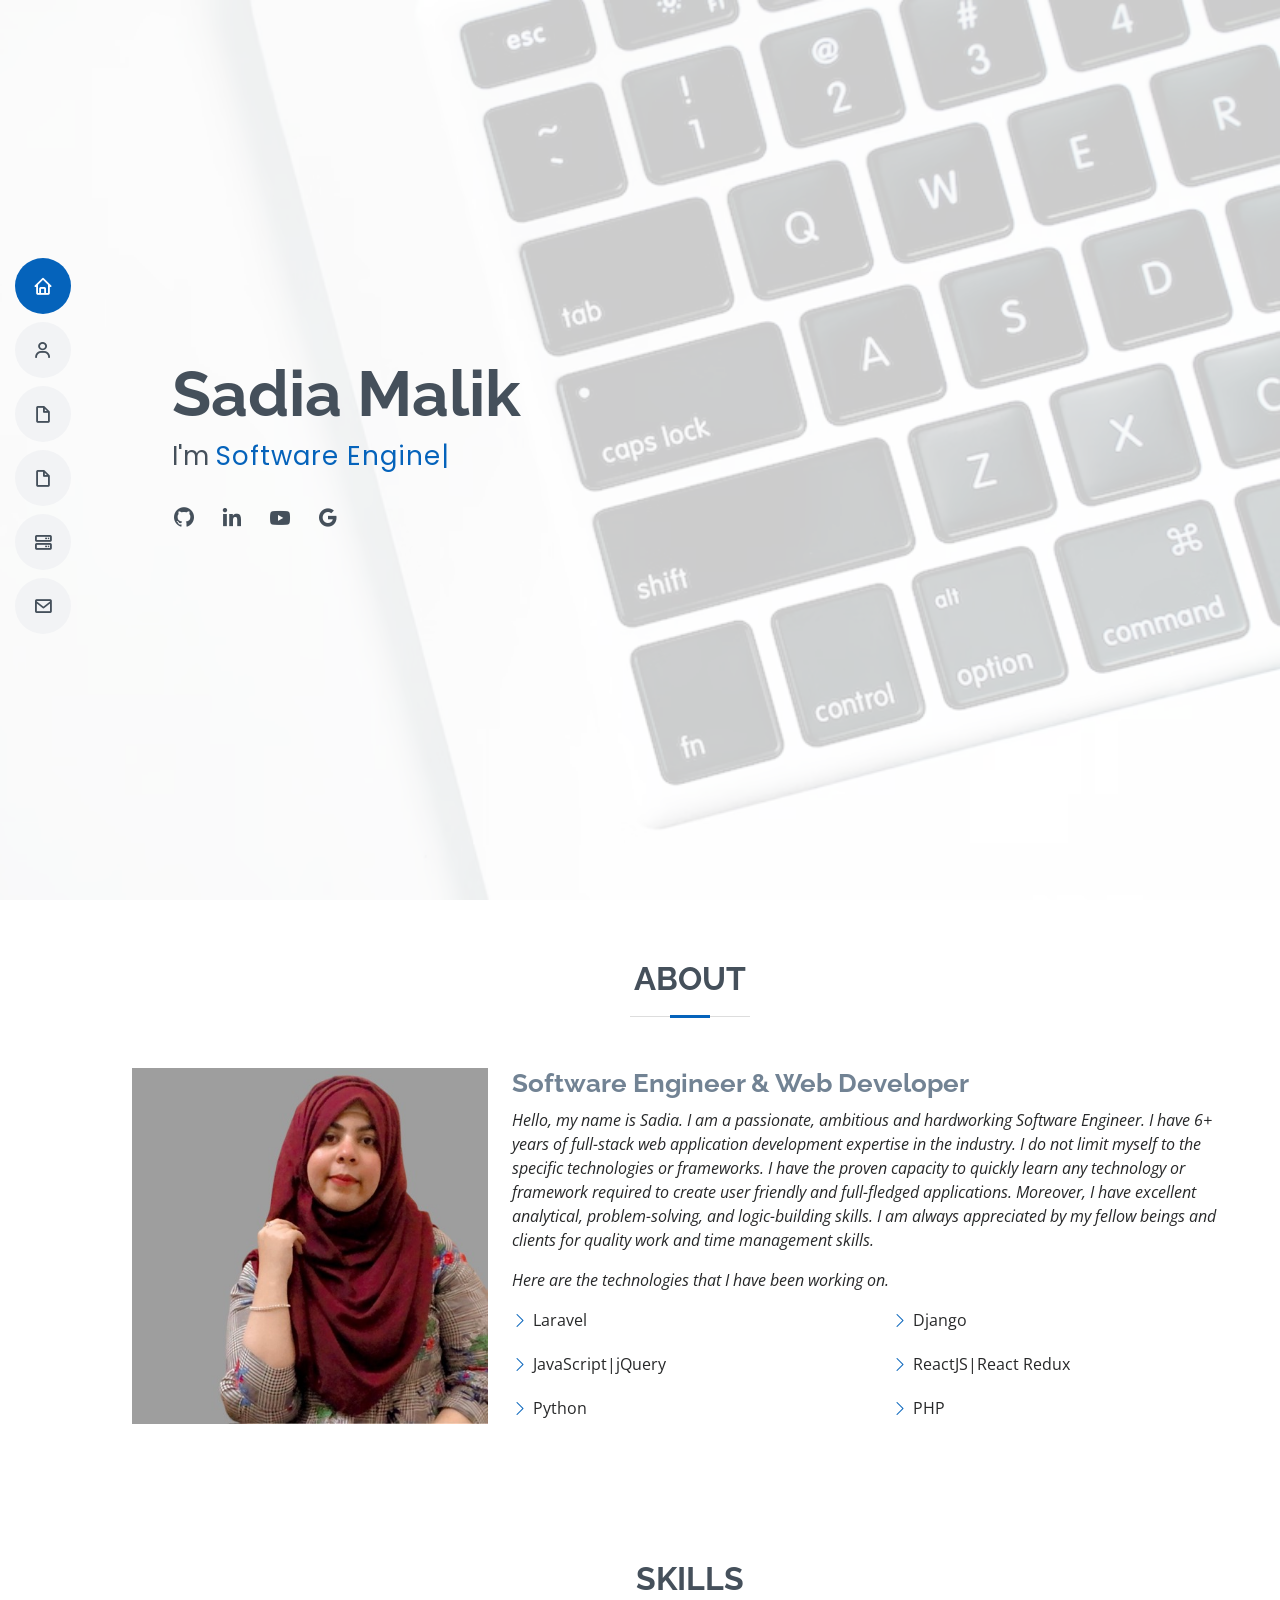
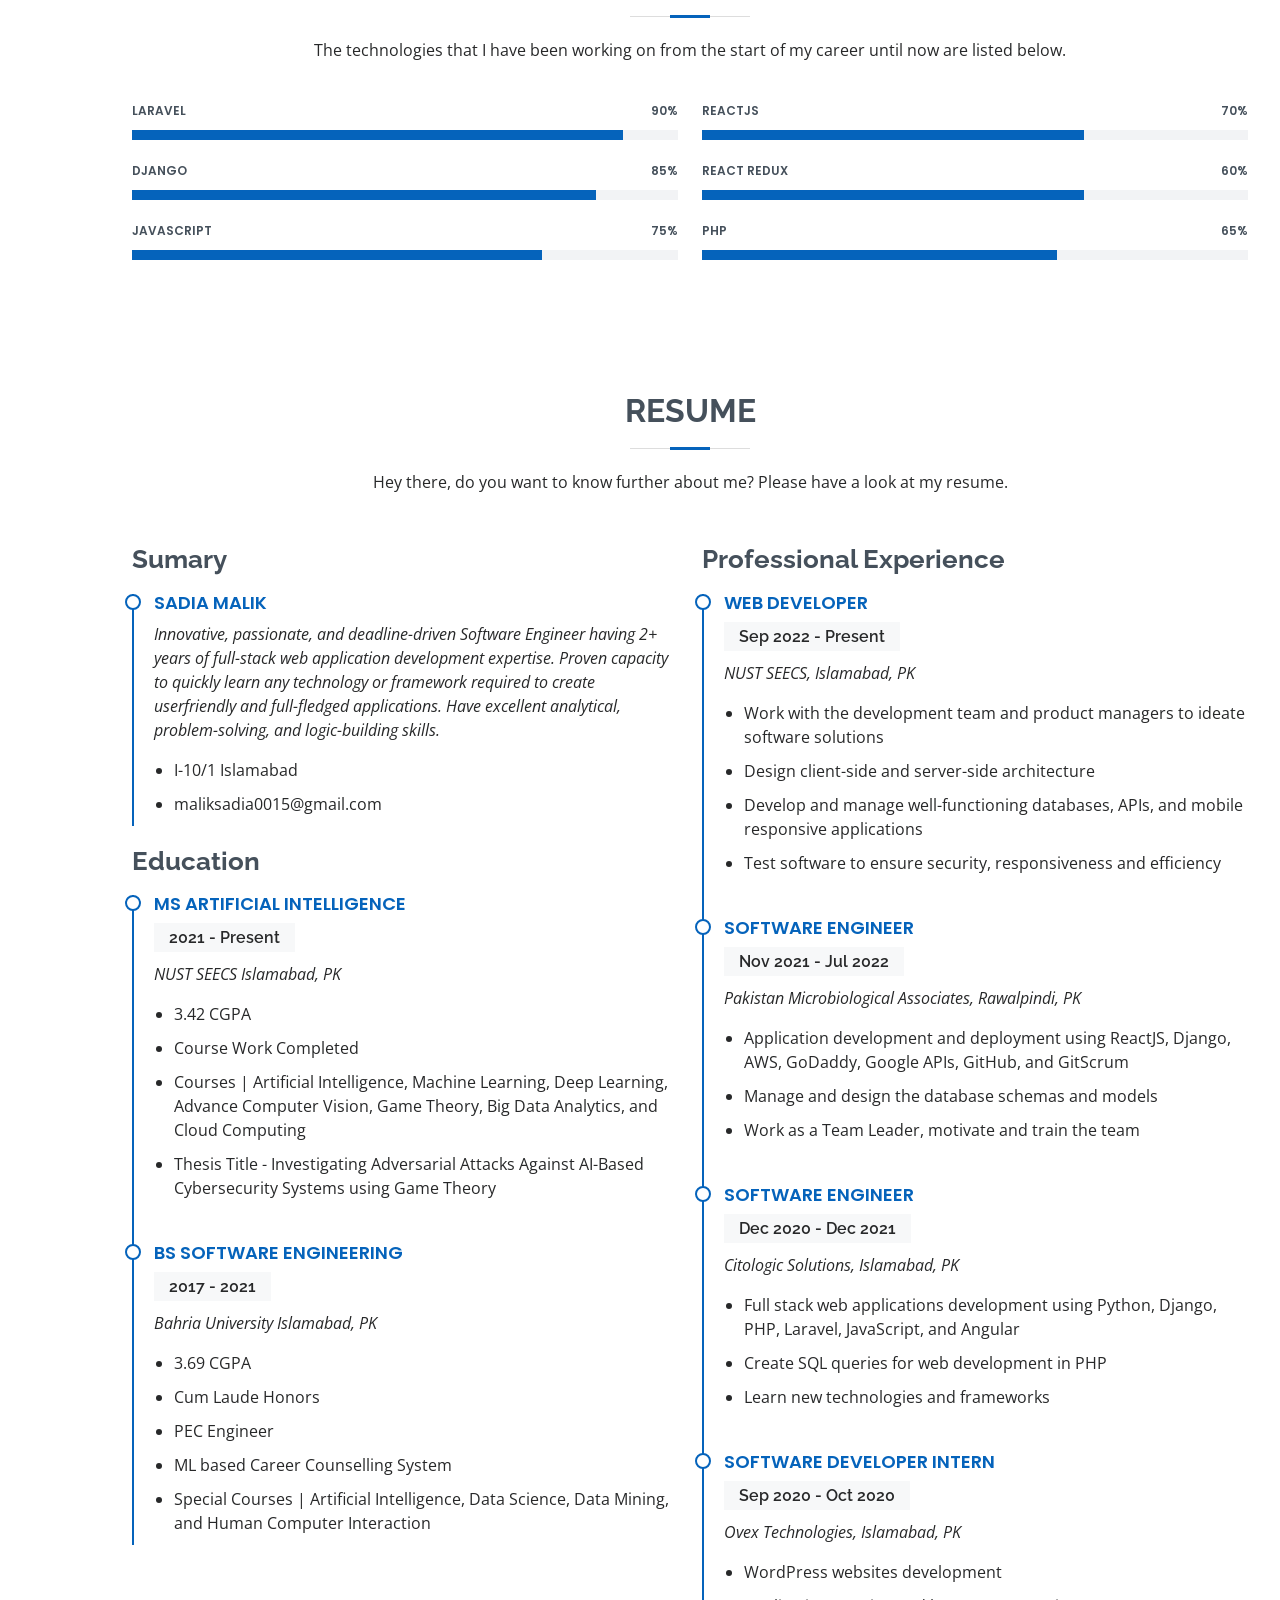
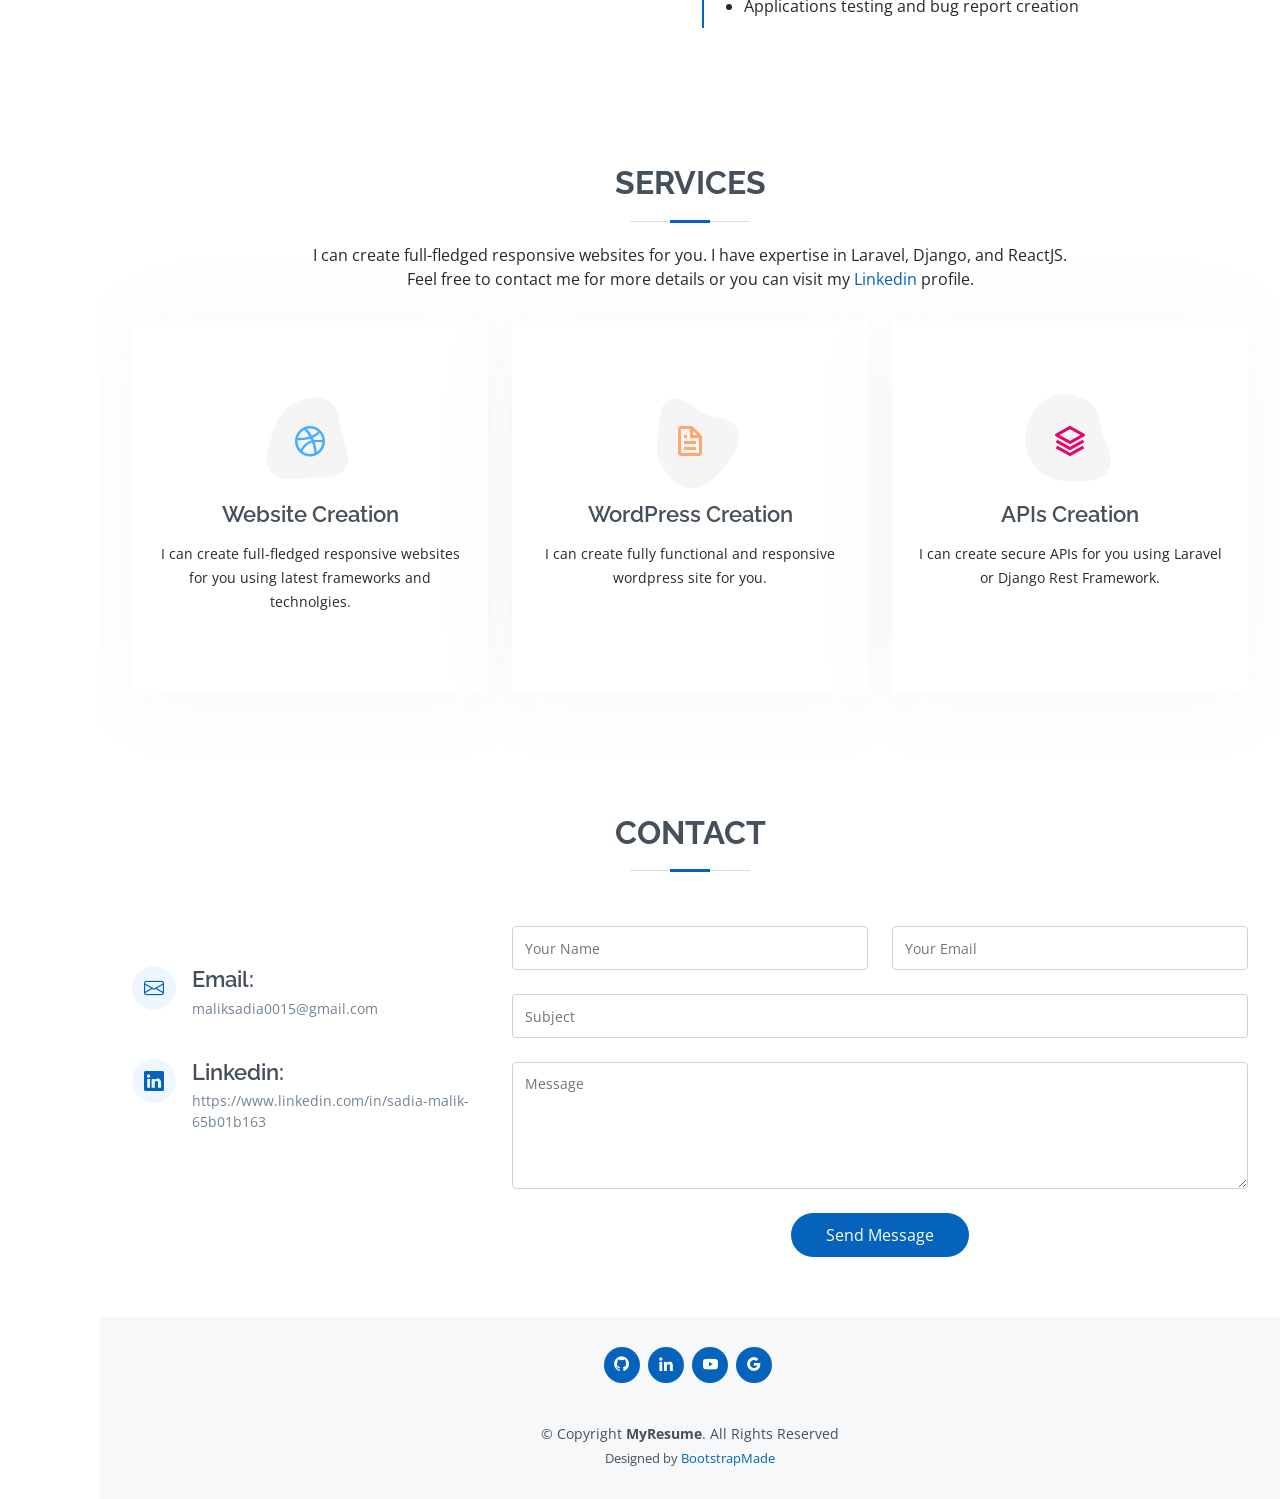
==== commit abe34cd2: "Services update" ====
--- a/index.html
+++ b/index.html
@@ -144,17 +144,23 @@
 						>
 					</li>
 					<li>
+						<a href="#skills" class="nav-link scrollto"
+							><i class="bx bx-file-blank"></i>
+							<span>Skills</span></a
+						>
+					</li>
+					<li>
 						<a href="#resume" class="nav-link scrollto"
 							><i class="bx bx-file-blank"></i>
 							<span>Resume</span></a
 						>
 					</li>
-					<li>
+					<!-- <li>
 						<a href="#portfolio" class="nav-link scrollto"
 							><i class="bx bx-book-content"></i>
 							<span>Portfolio</span></a
 						>
-					</li>
+					</li> -->
 					<li>
 						<a href="#services" class="nav-link scrollto"
 							><i class="bx bx-server"></i>
@@ -198,7 +204,7 @@
 						class="youtube"
 						><i class="bx bxl-youtube"></i
 					></a>
-					<a href="https://imsadia.github.io/portfolio/" class="google"><i class="bx bxl-google"></i></a>
+					<a href="#" class="google"><i class="bx bxl-google"></i></a>
 				</div>
 			</div>
 		</section>
@@ -278,42 +284,6 @@
 									</ul>
 								</div>
 							</div>
-
-							<!-- <div class="row">
-                <div class="col-lg-6">
-                  <ul>
-                    <li>
-                      <i class="bi bi-chevron-right"></i>
-                      <strong>Birthday:</strong> <span>21 January 1998</span>
-                    </li>
-                    <li>
-                      <i class="bi bi-chevron-right"></i>
-                      <strong>City:</strong> <span>Islamabad, Pakistan</span>
-                    </li>
-                    <li>
-                      <i class="bi bi-chevron-right"></i>
-                      <strong>Degree:</strong> <span>MS Artificial Intelligence</span>
-                    </li>
-                  </ul>
-                </div>
-                <div class="col-lg-6">
-                  <ul>
-                    <li>
-                      <i class="bi bi-chevron-right"></i>
-                      <strong>Website:</strong> <span>www.imsadia.com</span>
-                    </li>
-                    <li>
-                      <i class="bi bi-chevron-right"></i>
-                      <strong>Email:</strong>
-                      <span>maliksadia0015@gmail.com</span>
-                    </li>
-                    <li>
-                      <i class="bi bi-chevron-right"></i>
-                      <strong>Freelance:</strong> <span>Available</span>
-                    </li>
-                  </ul>
-                </div>
-              </div> -->
 						</div>
 					</div>
 				</div>
@@ -390,7 +360,6 @@
 					</div>
 				</div>
 			</section> -->
-			-->
 			<!-- End Facts Section -->
 
 			<!-- ======= Skills Section ======= -->
@@ -1029,11 +998,11 @@
 									<i class="bx bxl-dribbble"></i>
 								</div>
 								<h4><a href="">Website Creation</a></h4>
-								<!-- <p>
+								<p>
 									I can create full-fledged responsive
 									websites for you using latest frameworks and
 									technolgies.
-								</p> -->
+								</p>
 							</div>
 						</div>
 
@@ -1060,11 +1029,9 @@
 									<i class="bx bx-file"></i>
 								</div>
 								<h4><a href="">WordPress Creation</a></h4>
-								<!-- <p>
-									I can create fully functional wordpress site
-									websites for you using latest frameworks and
-									technolgies.
-								</p> -->
+								<p>
+									I can create fully functional and responsive wordpress site for you.
+								</p>
 							</div>
 						</div>
 
@@ -1091,10 +1058,9 @@
 									<i class="bx bx-layer"></i>
 								</div>
 								<h4><a href="">APIs Creation</a></h4>
-								<!-- <p>
-									Excepteur sint occaecat cupidatat non
-									proident, sunt in culpa qui officia
-								</p> -->
+								<p>
+									I can create secure APIs for you using Laravel or Django Rest Framework.
+								</p>
 							</div>
 						</div>
 
@@ -1432,7 +1398,7 @@
 						</div>
 					</div>
 				</div>
-			</section> -->
+			</section>
 			<!-- End Contact Section
 		</main>
 		<!-- End #main -->
@@ -1459,7 +1425,7 @@
 						class="youtube"
 						><i class="bx bxl-youtube"></i
 					></a>
-					<a href="https://imsadia.github.io/portfolio/" class="google"><i class="bx bxl-google"></i></a>
+					<a href="#" class="google"><i class="bx bxl-google"></i></a>
 				</div>
 				<div class="copyright">
 					&copy; Copyright <strong><span>MyResume</span></strong
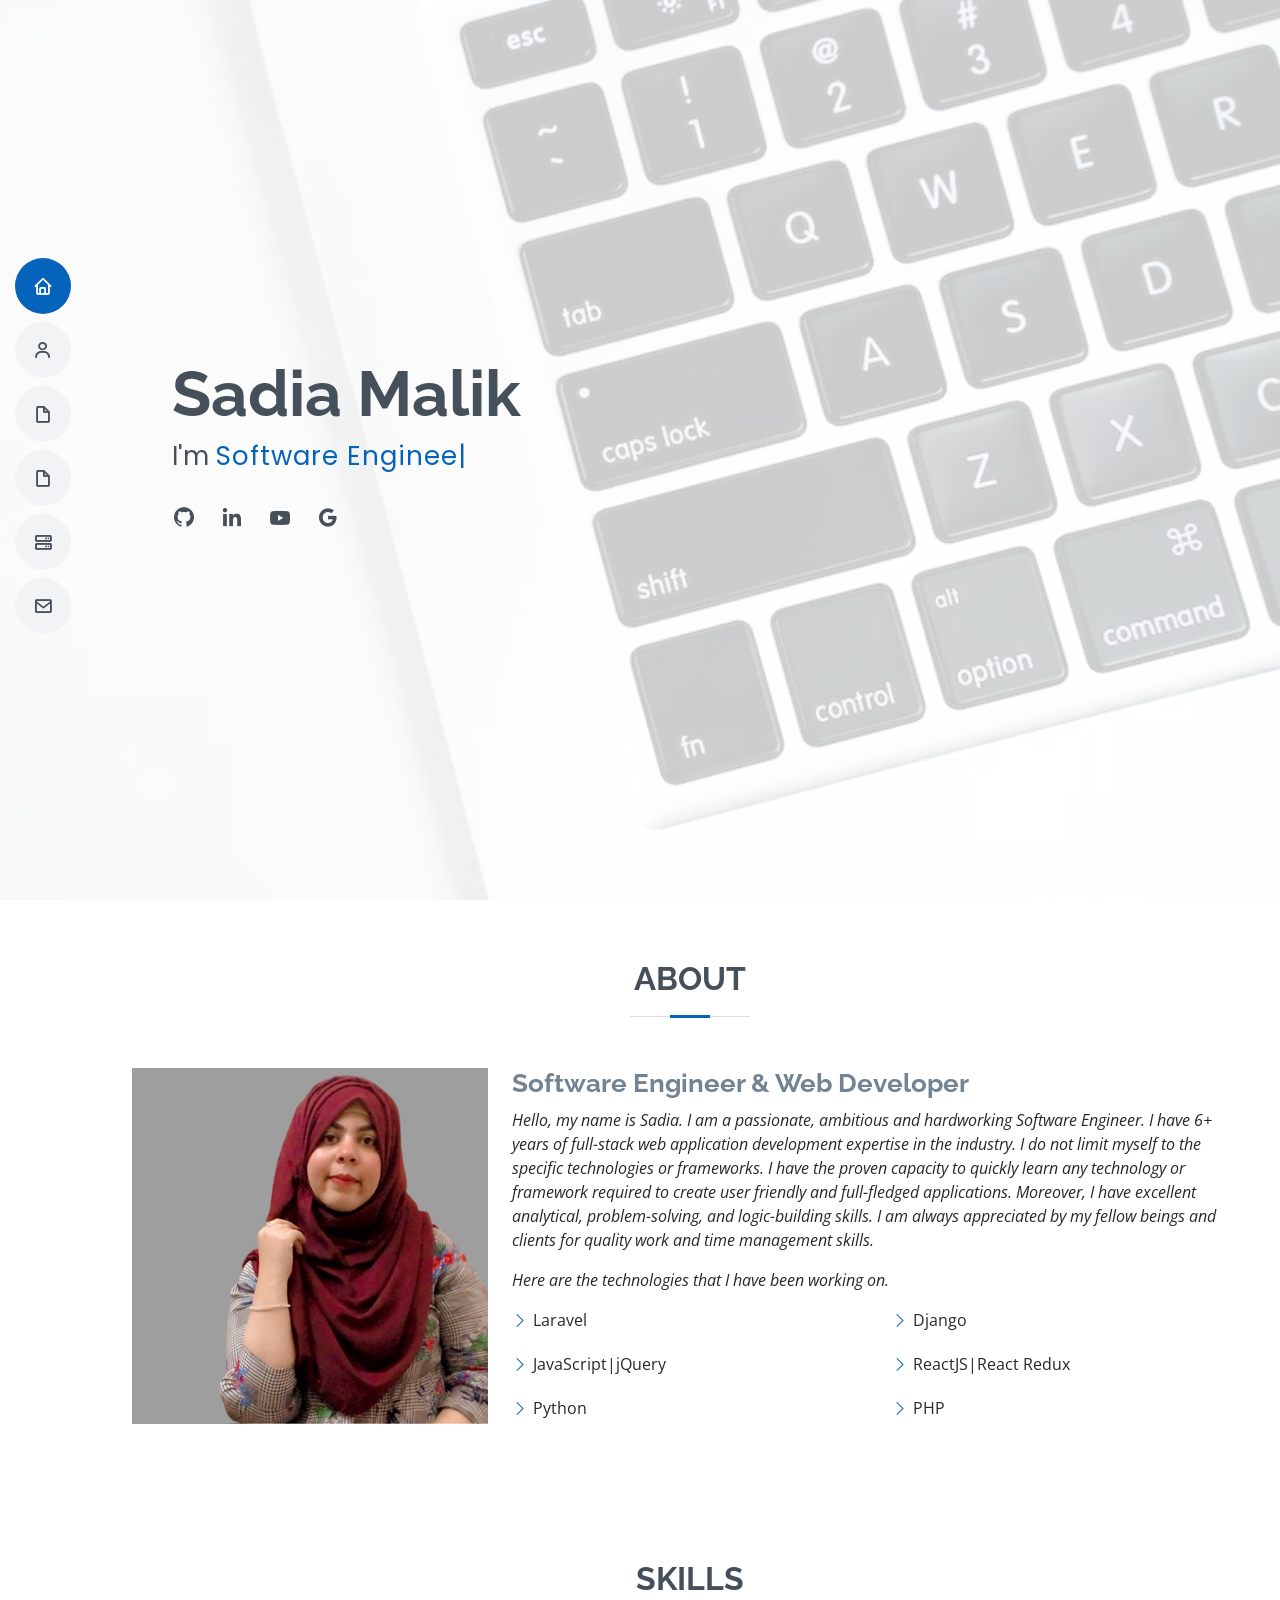
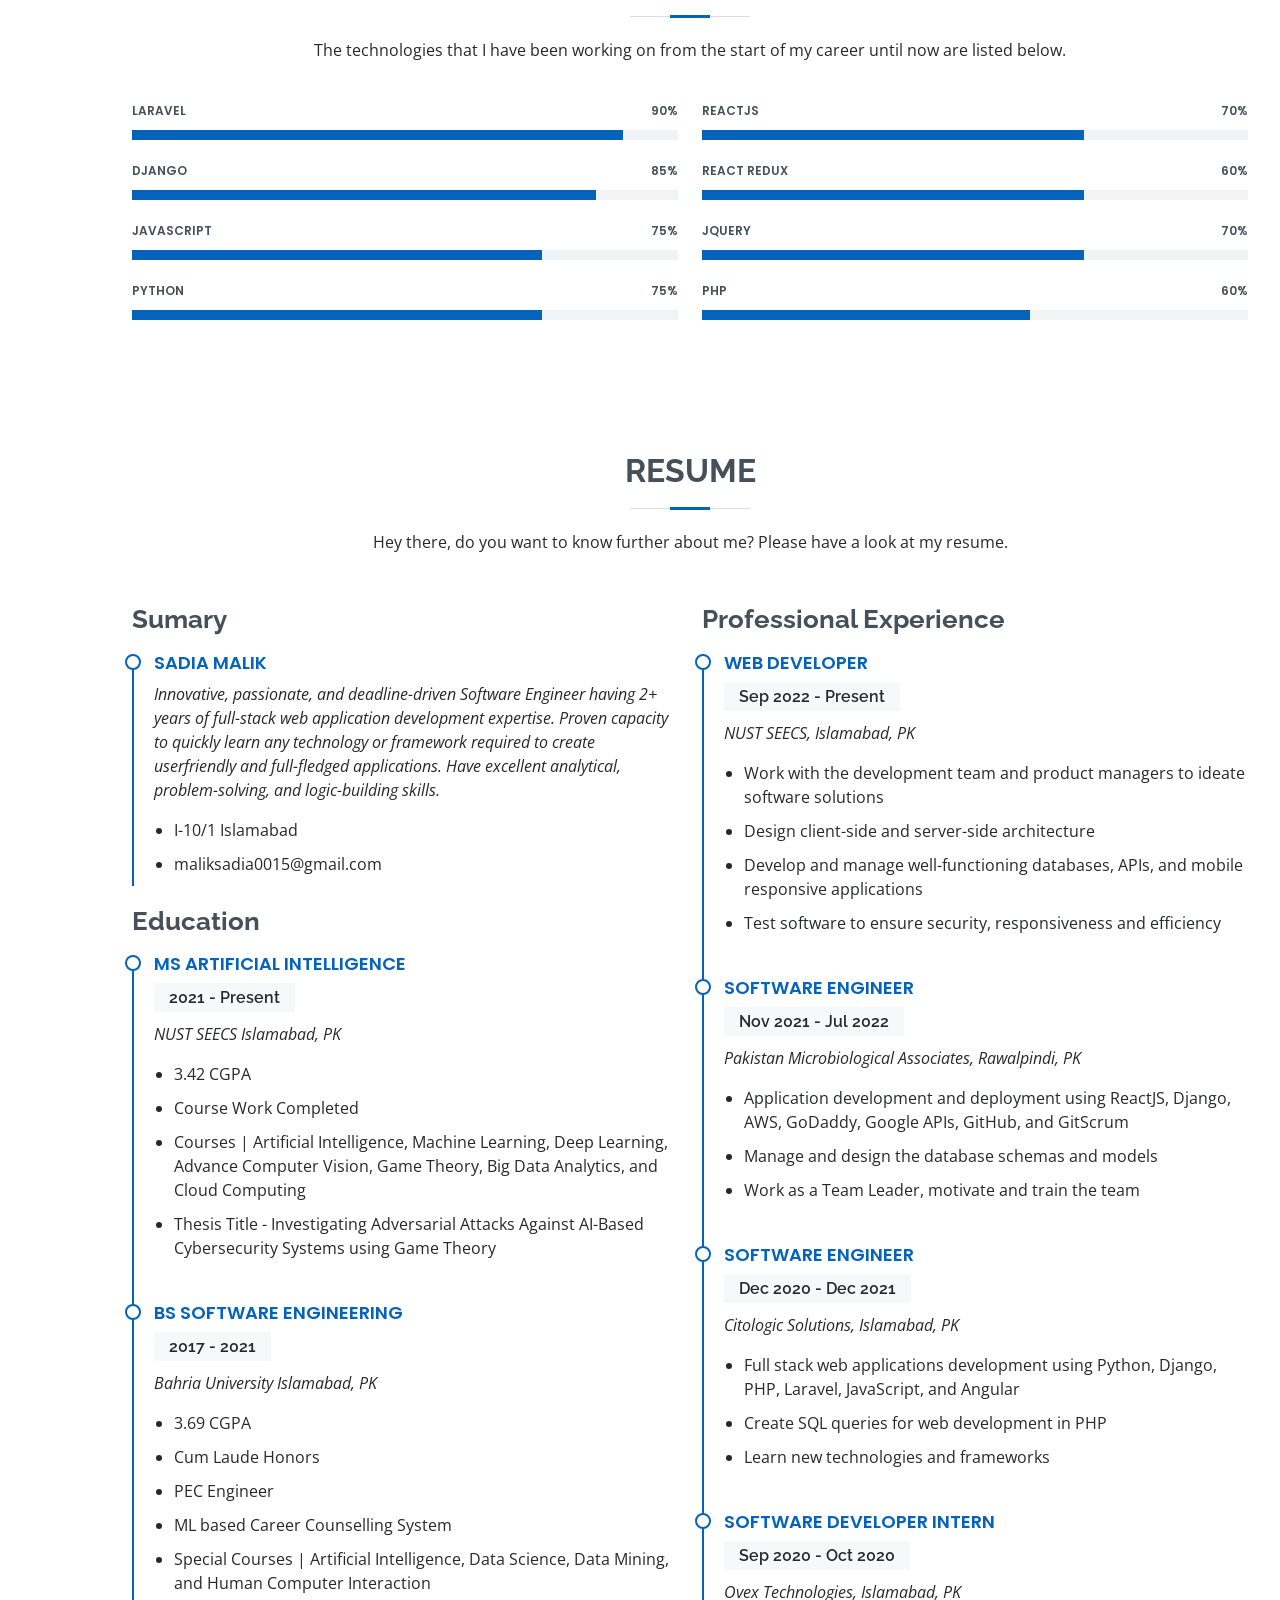
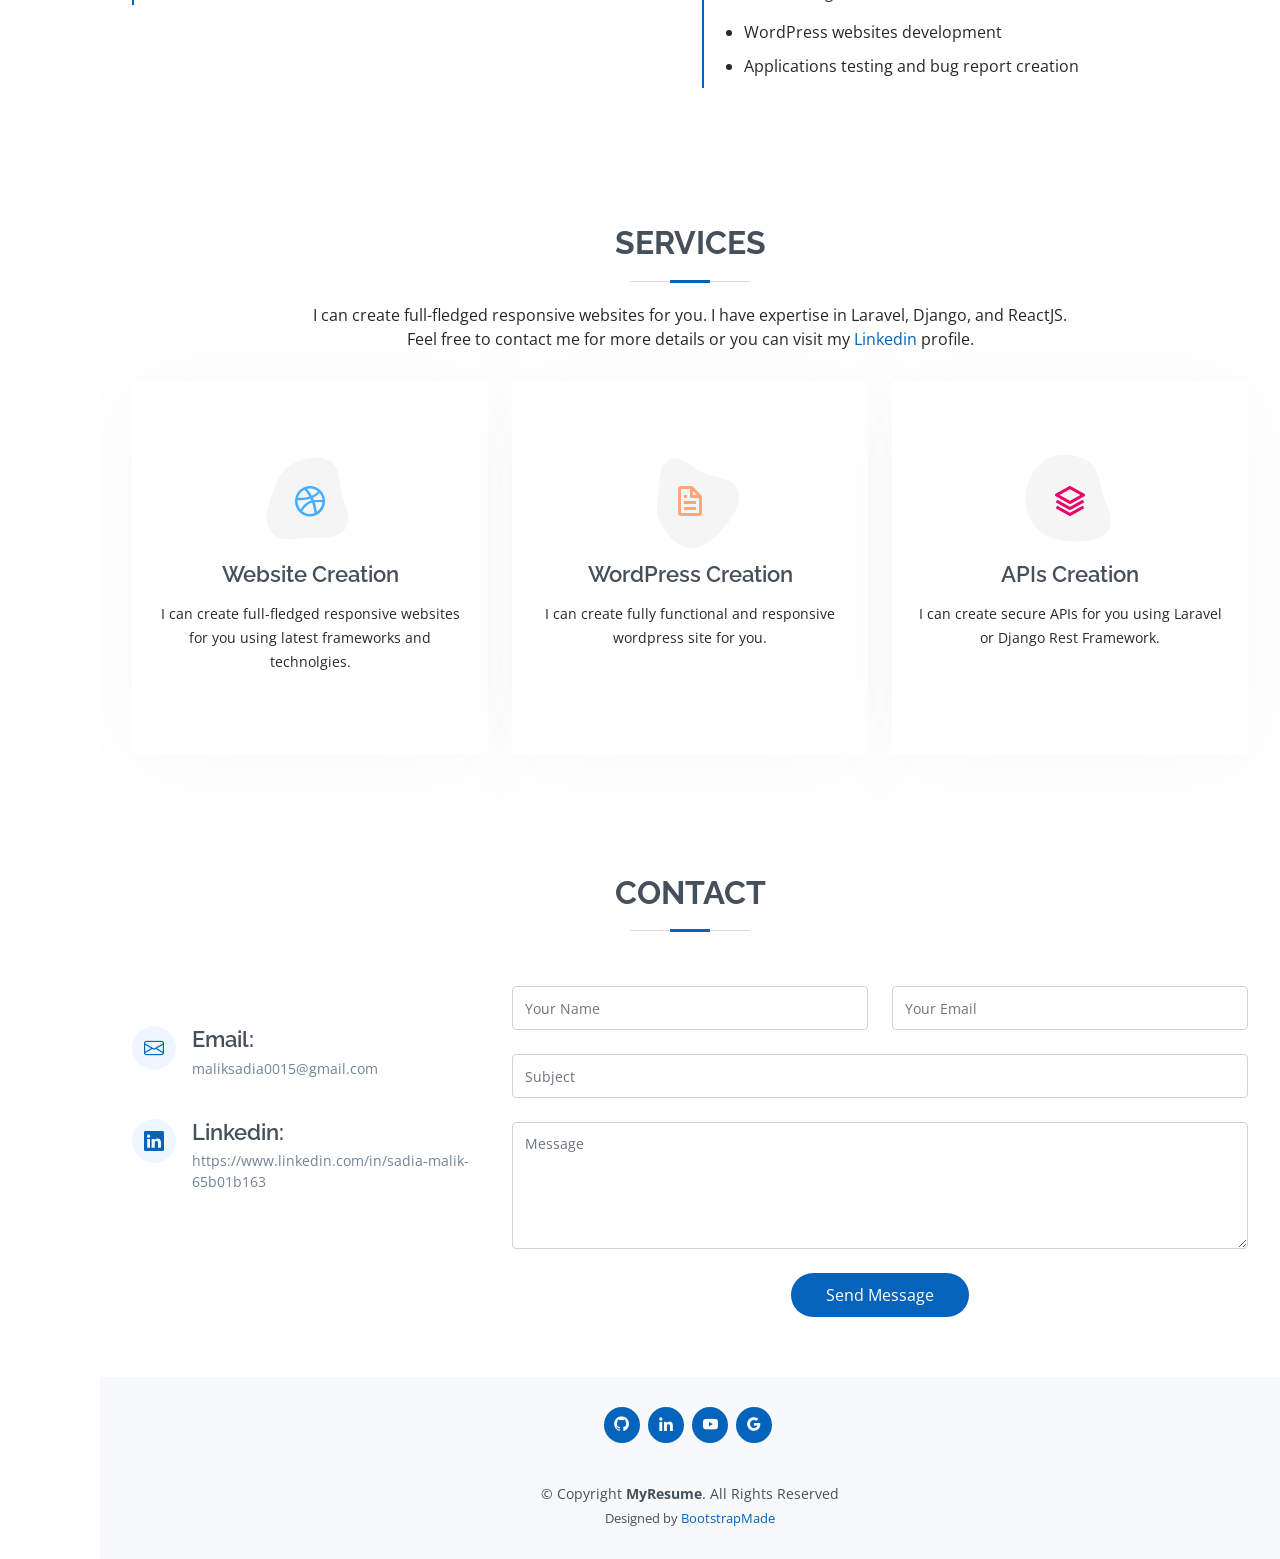
==== commit 0a5837f2: "Skills" ====
--- a/index.html
+++ b/index.html
@@ -419,6 +419,21 @@
 									></div>
 								</div>
 							</div>
+
+							<div class="progress">
+								<span class="skill"
+									>Python <i class="val">75%</i></span
+								>
+								<div class="progress-bar-wrap">
+									<div
+										class="progress-bar"
+										role="progressbar"
+										aria-valuenow="75"
+										aria-valuemin="0"
+										aria-valuemax="100"
+									></div>
+								</div>
+							</div>
 						</div>
 
 						<div class="col-lg-6">
@@ -454,13 +469,28 @@
 
 							<div class="progress">
 								<span class="skill"
-									>PHP <i class="val">65%</i></span
+									>jQuery <i class="val">70%</i></span
 								>
 								<div class="progress-bar-wrap">
 									<div
 										class="progress-bar"
 										role="progressbar"
-										aria-valuenow="65"
+										aria-valuenow="70"
+										aria-valuemin="0"
+										aria-valuemax="100"
+									></div>
+								</div>
+							</div>
+
+							<div class="progress">
+								<span class="skill"
+									>PHP <i class="val">60%</i></span
+								>
+								<div class="progress-bar-wrap">
+									<div
+										class="progress-bar"
+										role="progressbar"
+										aria-valuenow="60"
 										aria-valuemin="0"
 										aria-valuemax="100"
 									></div>
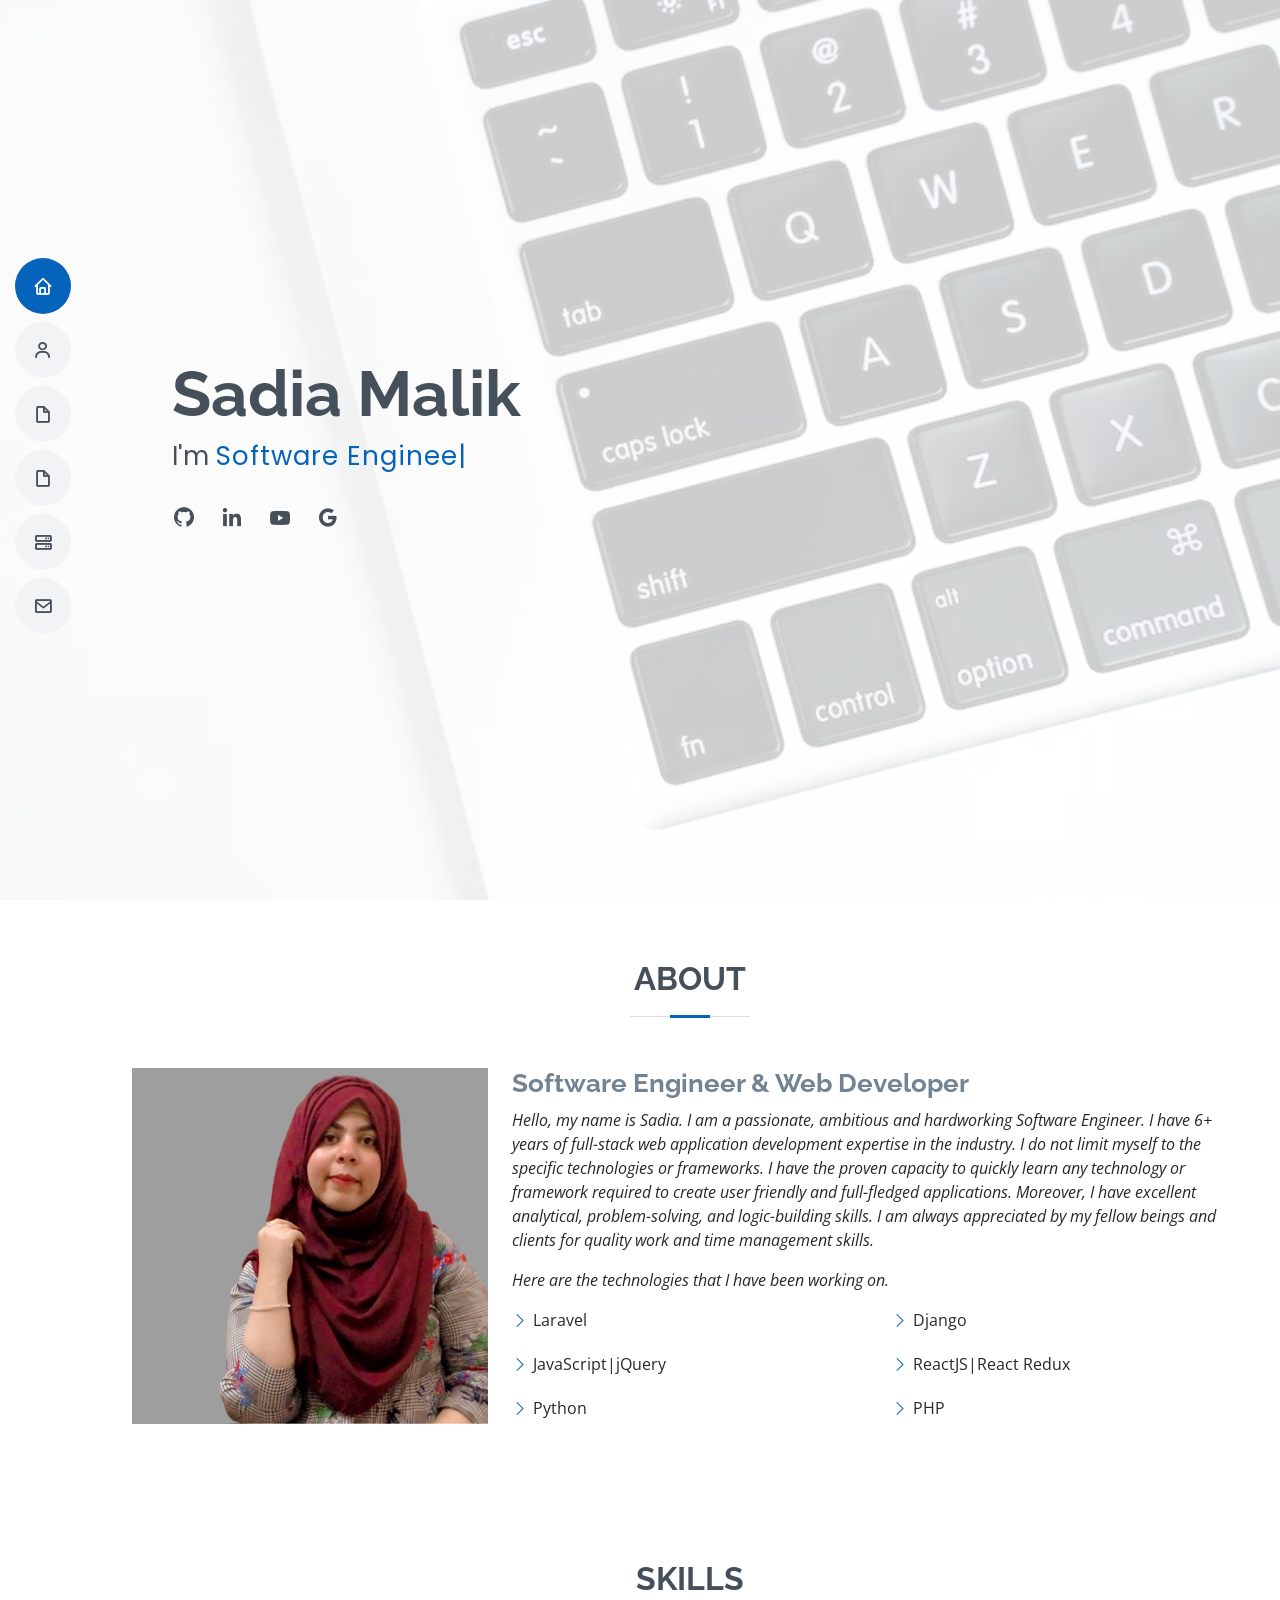
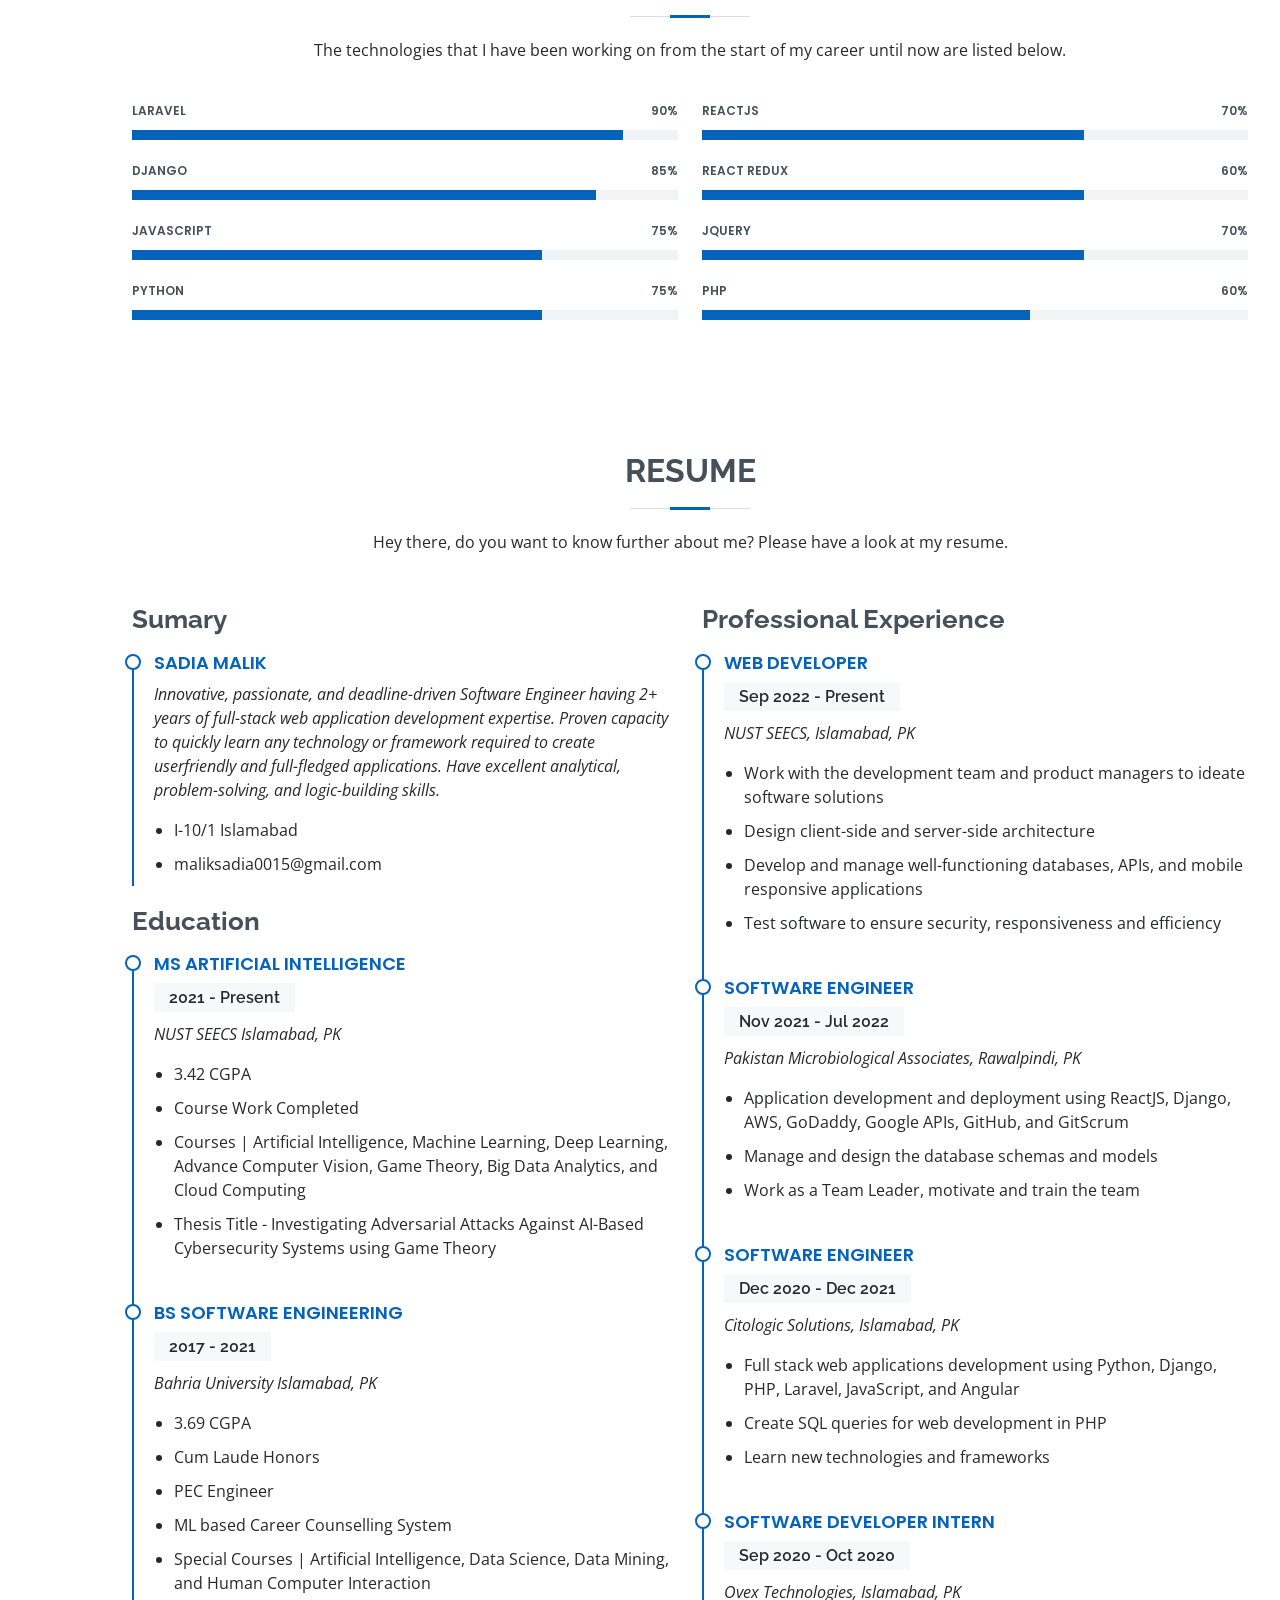
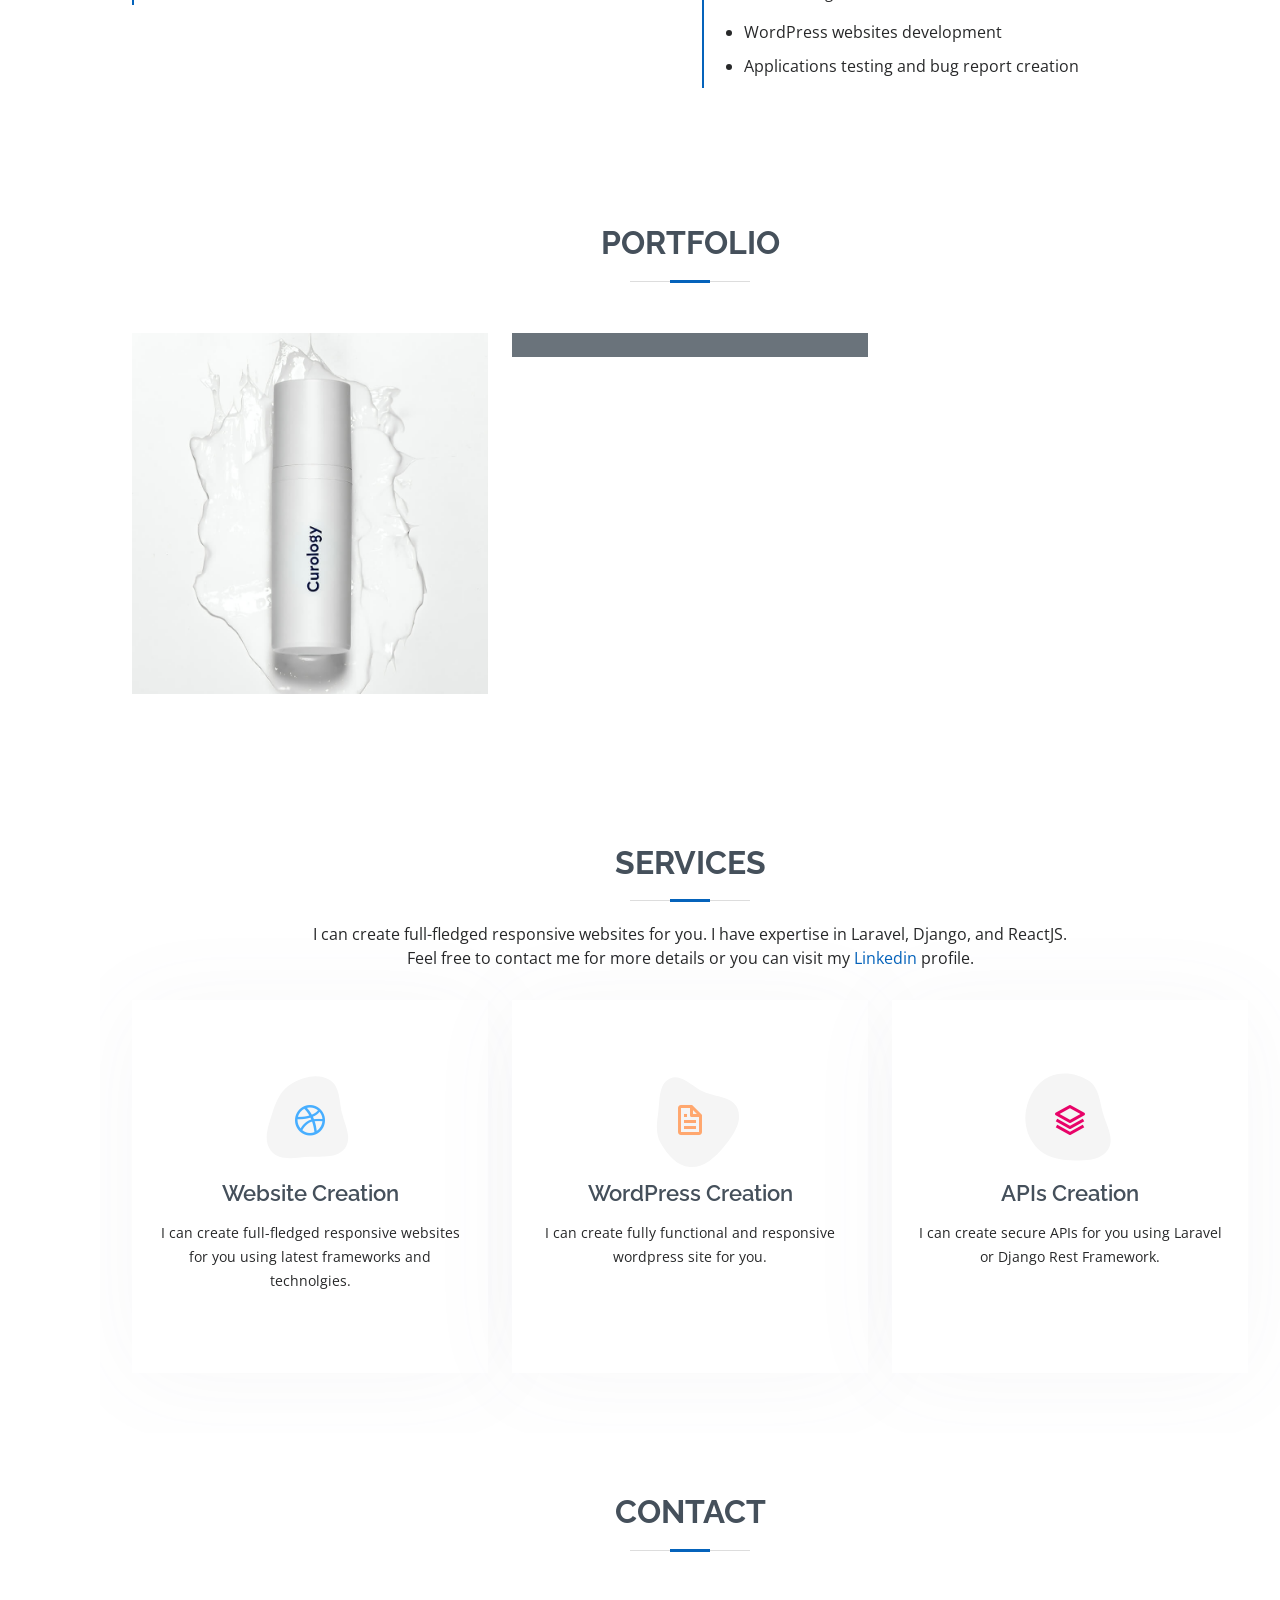
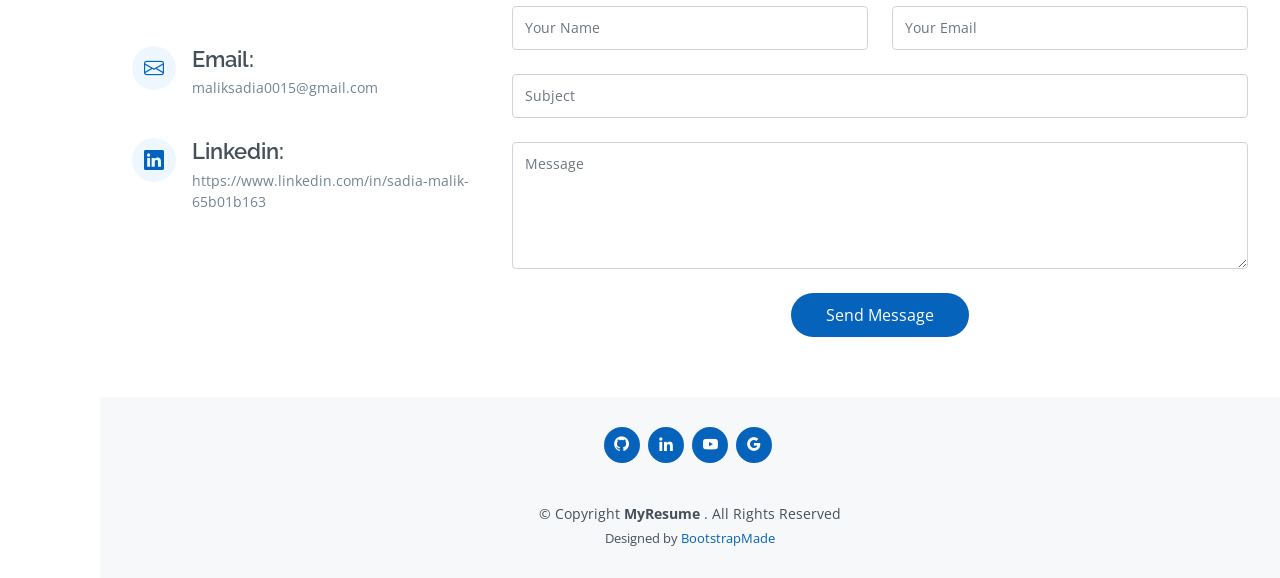
==== commit e6327456: "Porfolio" ====
--- a/index.html
+++ b/index.html
@@ -1,1484 +1,1065 @@
 <!DOCTYPE html>
 <html lang="en">
-	<head>
-		<meta charset="utf-8" />
-		<meta content="width=device-width, initial-scale=1.0" name="viewport" />
-
-		<title>Sadia - Resume</title>
-		<meta content="" name="description" />
-		<meta content="" name="keywords" />
-
-		<!-- Favicons -->
-		<link href="assets/img/icons/favicon.ico" rel="icon" />
-		<!-- <link href="assets/img/apple-touch-icon.png" rel="apple-touch-icon" /> -->
-		<link
-			rel="apple-touch-icon"
-			sizes="57x57"
-			href="assets/img/icons/apple-icon-57x57.png"
-		/>
-		<link
-			rel="apple-touch-icon"
-			sizes="60x60"
-			href="assets/img/icons/apple-icon-60x60.png"
-		/>
-		<link
-			rel="apple-touch-icon"
-			sizes="72x72"
-			href="assets/img/icons/apple-icon-72x72.png"
-		/>
-		<link
-			rel="apple-touch-icon"
-			sizes="76x76"
-			href="assets/img/icons/apple-icon-76x76.png"
-		/>
-		<link
-			rel="apple-touch-icon"
-			sizes="114x114"
-			href="assets/img/icons/apple-icon-114x114.png"
-		/>
-		<link
-			rel="apple-touch-icon"
-			sizes="120x120"
-			href="assets/img/icons/apple-icon-120x120.png"
-		/>
-		<link
-			rel="apple-touch-icon"
-			sizes="144x144"
-			href="assets/img/icons/apple-icon-144x144.png"
-		/>
-		<link
-			rel="apple-touch-icon"
-			sizes="152x152"
-			href="assets/img/icons/apple-icon-152x152.png"
-		/>
-		<link
-			rel="apple-touch-icon"
-			sizes="180x180"
-			href="assets/img/icons/apple-icon-180x180.png"
-		/>
-		<link
-			rel="icon"
-			type="image/png"
-			sizes="192x192"
-			href="assets/img/icons/android-icon-192x192.png"
-		/>
-		<link
-			rel="icon"
-			type="image/png"
-			sizes="32x32"
-			href="assets/img/icons/favicon-32x32.png"
-		/>
-		<link
-			rel="icon"
-			type="image/png"
-			sizes="96x96"
-			href="assets/img/icons/favicon-96x96.png"
-		/>
-		<link
-			rel="icon"
-			type="image/png"
-			sizes="16x16"
-			href="assets/img/icons/favicon-16x16.png"
-		/>
-		<link rel="manifest" href="assets/img/icons/manifest.json" />
-		<meta name="msapplication-TileColor" content="#ffffff" />
-		<meta name="msapplication-TileImage" content="/ms-icon-144x144.png" />
-		<meta name="theme-color" content="#ffffff" />
-
-		<!-- Google Fonts -->
-		<link
-			href="https://fonts.googleapis.com/css?family=Open+Sans:300,300i,400,400i,600,600i,700,700i|Raleway:300,300i,400,400i,500,500i,600,600i,700,700i|Poppins:300,300i,400,400i,500,500i,600,600i,700,700i"
-			rel="stylesheet"
-		/>
-
-		<!-- Vendor CSS Files -->
-		<link href="assets/vendor/aos/aos.css" rel="stylesheet" />
-		<link
-			href="assets/vendor/bootstrap/css/bootstrap.min.css"
-			rel="stylesheet"
-		/>
-		<link
-			href="assets/vendor/bootstrap-icons/bootstrap-icons.css"
-			rel="stylesheet"
-		/>
-		<link
-			href="assets/vendor/boxicons/css/boxicons.min.css"
-			rel="stylesheet"
-		/>
-		<link
-			href="assets/vendor/glightbox/css/glightbox.min.css"
-			rel="stylesheet"
-		/>
-		<link
-			href="assets/vendor/swiper/swiper-bundle.min.css"
-			rel="stylesheet"
-		/>
-
-		<!-- Template Main CSS File -->
-		<link href="assets/css/style.css" rel="stylesheet" />
-
-		<!-- =======================================================
-  * Template Name: MyResume - v4.10.0
-  * Template URL: https://bootstrapmade.com/free-html-bootstrap-template-my-resume/
-  * Author: BootstrapMade.com
-  * License: https://bootstrapmade.com/license/
-  ======================================================== -->
-	</head>
-
-	<body>
-		<!-- ======= Mobile nav toggle button ======= -->
-		<!-- <button type="button" class="mobile-nav-toggle d-xl-none"><i class="bi bi-list mobile-nav-toggle"></i></button> -->
-		<i class="bi bi-list mobile-nav-toggle d-lg-none"></i>
-		<!-- ======= Header ======= -->
-		<header id="header" class="d-flex flex-column justify-content-center">
-			<nav id="navbar" class="navbar nav-menu">
-				<ul>
-					<li>
-						<a href="#hero" class="nav-link scrollto active"
-							><i class="bx bx-home"></i> <span>Home</span></a
-						>
-					</li>
-					<li>
-						<a href="#about" class="nav-link scrollto"
-							><i class="bx bx-user"></i> <span>About</span></a
-						>
-					</li>
-					<li>
-						<a href="#skills" class="nav-link scrollto"
-							><i class="bx bx-file-blank"></i>
-							<span>Skills</span></a
-						>
-					</li>
-					<li>
-						<a href="#resume" class="nav-link scrollto"
-							><i class="bx bx-file-blank"></i>
-							<span>Resume</span></a
-						>
-					</li>
-					<!-- <li>
-						<a href="#portfolio" class="nav-link scrollto"
-							><i class="bx bx-book-content"></i>
-							<span>Portfolio</span></a
-						>
-					</li> -->
-					<li>
-						<a href="#services" class="nav-link scrollto"
-							><i class="bx bx-server"></i>
-							<span>Services</span></a
-						>
-					</li>
-					<li>
-						<a href="#contact" class="nav-link scrollto"
-							><i class="bx bx-envelope"></i>
-							<span>Contact</span></a
-						>
-					</li>
-				</ul>
-			</nav>
-			<!-- .nav-menu -->
-		</header>
-		<!-- End Header -->
-
-		<!-- ======= Hero Section ======= -->
-		<section id="hero" class="d-flex flex-column justify-content-center">
-			<div class="container" data-aos="zoom-in" data-aos-delay="100">
-				<h1>Sadia Malik</h1>
-				<p>
-					I'm
-					<span
-						class="typed"
-						data-typed-items="Software Engineer, Full Stack Developer, Web Developer, ML Engineer"
-					></span>
-				</p>
-				<div class="social-links">
-					<a href="https://github.com/imsadia" class="github"
-						><i class="bx bxl-github"></i
-					></a>
-					<a
-						href="https://www.linkedin.com/in/sadia-malik-65b01b163"
-						class="linkedin"
-						><i class="bx bxl-linkedin"></i
-					></a>
-					<a
-						href="https://www.youtube.com/@SMTechVilla"
-						class="youtube"
-						><i class="bx bxl-youtube"></i
-					></a>
-					<a href="#" class="google"><i class="bx bxl-google"></i></a>
+
+<head>
+	<meta charset="utf-8" />
+	<meta content="width=device-width, initial-scale=1.0" name="viewport" />
+
+	<title>Sadia - Resume</title>
+	<meta content="" name="description" />
+	<meta content="" name="keywords" />
+
+	<!-- Favicons -->
+	<link href="assets/img/icons/favicon.ico" rel="icon" />
+	<!-- <link href="assets/img/apple-touch-icon.png" rel="apple-touch-icon" /> -->
+	<link rel="apple-touch-icon" sizes="57x57" href="assets/img/icons/apple-icon-57x57.png" />
+	<link rel="apple-touch-icon" sizes="60x60" href="assets/img/icons/apple-icon-60x60.png" />
+	<link rel="apple-touch-icon" sizes="72x72" href="assets/img/icons/apple-icon-72x72.png" />
+	<link rel="apple-touch-icon" sizes="76x76" href="assets/img/icons/apple-icon-76x76.png" />
+	<link rel="apple-touch-icon" sizes="114x114" href="assets/img/icons/apple-icon-114x114.png" />
+	<link rel="apple-touch-icon" sizes="120x120" href="assets/img/icons/apple-icon-120x120.png" />
+	<link rel="apple-touch-icon" sizes="144x144" href="assets/img/icons/apple-icon-144x144.png" />
+	<link rel="apple-touch-icon" sizes="152x152" href="assets/img/icons/apple-icon-152x152.png" />
+	<link rel="apple-touch-icon" sizes="180x180" href="assets/img/icons/apple-icon-180x180.png" />
+	<link rel="icon" type="image/png" sizes="192x192" href="assets/img/icons/android-icon-192x192.png" />
+	<link rel="icon" type="image/png" sizes="32x32" href="assets/img/icons/favicon-32x32.png" />
+	<link rel="icon" type="image/png" sizes="96x96" href="assets/img/icons/favicon-96x96.png" />
+	<link rel="icon" type="image/png" sizes="16x16" href="assets/img/icons/favicon-16x16.png" />
+	<link rel="manifest" href="assets/img/icons/manifest.json" />
+	<meta name="msapplication-TileColor" content="#ffffff" />
+	<meta name="msapplication-TileImage" content="/ms-icon-144x144.png" />
+	<meta name="theme-color" content="#ffffff" />
+
+	<!-- Google Fonts -->
+	<link
+		href="https://fonts.googleapis.com/css?family=Open+Sans:300,300i,400,400i,600,600i,700,700i|Raleway:300,300i,400,400i,500,500i,600,600i,700,700i|Poppins:300,300i,400,400i,500,500i,600,600i,700,700i"
+		rel="stylesheet" />
+
+	<!-- Vendor CSS Files -->
+	<link href="assets/vendor/aos/aos.css" rel="stylesheet" />
+	<link href="assets/vendor/bootstrap/css/bootstrap.min.css" rel="stylesheet" />
+	<link href="assets/vendor/bootstrap-icons/bootstrap-icons.css" rel="stylesheet" />
+	<link href="assets/vendor/boxicons/css/boxicons.min.css" rel="stylesheet" />
+	<link href="assets/vendor/glightbox/css/glightbox.min.css" rel="stylesheet" />
+	<link href="assets/vendor/swiper/swiper-bundle.min.css" rel="stylesheet" />
+
+	<!-- Template Main CSS File -->
+	<link href="assets/css/style.css" rel="stylesheet" />
+
+	<!-- =======================================================
+      * Template Name: MyResume - v4.10.0
+      * Template URL: https://bootstrapmade.com/free-html-bootstrap-template-my-resume/
+      * Author: BootstrapMade.com
+      * License: https://bootstrapmade.com/license/
+      ======================================================== -->
+</head>
+
+<body>
+	<!-- ======= Mobile nav toggle button ======= -->
+	<!-- <button type="button" class="mobile-nav-toggle d-xl-none"><i class="bi bi-list mobile-nav-toggle"></i></button> --><i
+		class="bi bi-list mobile-nav-toggle d-lg-none"> </i>
+	<!-- ======= Header ======= -->
+	<header id="header" class="d-flex flex-column justify-content-center">
+		<nav id="navbar" class="navbar nav-menu">
+			<ul>
+				<li>
+					<a href="#hero" class="nav-link scrollto active">
+						<i class="bx bx-home"></i>
+						<span>Home</span>
+					</a>
+				</li>
+				<li>
+					<a href="#about" class="nav-link scrollto">
+						<i class="bx bx-user"></i>
+						<span>About</span>
+					</a>
+				</li>
+				<li>
+					<a href="#skills" class="nav-link scrollto">
+						<i class="bx bx-file-blank"></i>
+						<span>Skills</span>
+					</a>
+				</li>
+				<li>
+					<a href="#resume" class="nav-link scrollto">
+						<i class="bx bx-file-blank"></i>
+						<span>Resume</span>
+					</a>
+				</li>
+				<!-- <li>
+                    						<a href="#portfolio" class="nav-link scrollto"
+                    							><i class="bx bx-book-content"></i>
+                    							<span>Portfolio</span></a
+                    						>
+                    					</li> -->
+				<li>
+					<a href="#services" class="nav-link scrollto">
+						<i class="bx bx-server"></i>
+						<span>Services</span>
+					</a>
+				</li>
+				<li>
+					<a href="#contact" class="nav-link scrollto">
+						<i class="bx bx-envelope"></i>
+						<span>Contact</span>
+					</a>
+				</li>
+			</ul>
+		</nav>
+		<!-- .nav-menu -->
+	</header>
+	<!-- End Header -->
+
+	<!-- ======= Hero Section ======= -->
+	<section id="hero" class="d-flex flex-column justify-content-center">
+		<div class="container" data-aos="zoom-in" data-aos-delay="100">
+			<h1>Sadia Malik</h1>
+			<p>
+				I'm
+				<span class="typed"
+					data-typed-items="Software Engineer, Full Stack Developer, Web Developer, ML Engineer"></span>
+			</p>
+			<div class="social-links">
+				<a href="https://github.com/imsadia" class="github">
+					<i class="bx bxl-github"></i>
+				</a>
+				<a href="https://www.linkedin.com/in/sadia-malik-65b01b163" class="linkedin">
+					<i class="bx bxl-linkedin"></i>
+				</a>
+				<a href="https://www.youtube.com/@SMTechVilla" class="youtube">
+					<i class="bx bxl-youtube"></i>
+				</a>
+				<a href="#" class="google">
+					<i class="bx bxl-google"></i>
+				</a>
+			</div>
+		</div>
+	</section>
+	<!-- End Hero -->
+
+	<main id="main">
+		<!-- ======= About Section ======= -->
+		<section id="about" class="about">
+			<div class="container" data-aos="fade-up">
+				<div class="section-title">
+					<h2>About</h2>
+				</div>
+
+				<div class="row">
+					<div class="col-lg-4">
+						<img src="assets/img/profile-img.jpg" class="img-fluid" alt="" />
+					</div>
+					<div class="col-lg-8 pt-4 pt-lg-0 content">
+						<h3>Software Engineer &amp; Web Developer</h3>
+						<p class="fst-italic">
+							Hello, my name is Sadia. I am a passionate,
+							ambitious and hardworking Software Engineer. I
+							have
+							<span class="experience"></span>+ years of
+							full-stack web application development expertise
+							in the industry. I do not limit myself to the
+							specific technologies or frameworks. I have the
+							proven capacity to quickly learn any technology
+							or framework required to create user friendly
+							and full-fledged applications. Moreover, I have
+							excellent analytical, problem-solving, and
+							logic-building skills. I am always appreciated
+							by my fellow beings and clients for quality work
+							and time management skills.
+						</p>
+						<p class="fst-italic">
+							Here are the technologies that I have been
+							working on.
+						</p>
+
+						<div class="row">
+							<div class="col-lg-6">
+								<ul>
+									<li>
+										<i class="bi bi-chevron-right"></i>
+										Laravel
+									</li>
+									<li>
+										<i class="bi bi-chevron-right"></i>
+										JavaScript|jQuery
+									</li>
+									<li>
+										<i class="bi bi-chevron-right"></i>
+										Python
+									</li>
+								</ul>
+							</div>
+
+							<div class="col-lg-6">
+								<ul>
+									<li>
+										<i class="bi bi-chevron-right"></i>
+										Django
+									</li>
+									<li>
+										<i class="bi bi-chevron-right"></i>
+										ReactJS|React Redux
+									</li>
+									<li>
+										<i class="bi bi-chevron-right"></i>
+										PHP
+									</li>
+								</ul>
+							</div>
+						</div>
+					</div>
 				</div>
 			</div>
 		</section>
-		<!-- End Hero -->
-
-		<main id="main">
-			<!-- ======= About Section ======= -->
-			<section id="about" class="about">
-				<div class="container" data-aos="fade-up">
-					<div class="section-title">
-						<h2>About</h2>
-					</div>
-
-					<div class="row">
-						<div class="col-lg-4">
-							<img
-								src="assets/img/profile-img.jpg"
-								class="img-fluid"
-								alt=""
-							/>
-						</div>
-						<div class="col-lg-8 pt-4 pt-lg-0 content">
-							<h3>Software Engineer &amp; Web Developer</h3>
-							<p class="fst-italic">
-								Hello, my name is Sadia. I am a passionate,
-								ambitious and hardworking Software Engineer. I
-								have
-								<span class="experience"></span>+ years of
-								full-stack web application development expertise
-								in the industry. I do not limit myself to the
-								specific technologies or frameworks. I have the
-								proven capacity to quickly learn any technology
-								or framework required to create user friendly
-								and full-fledged applications. Moreover, I have
-								excellent analytical, problem-solving, and
-								logic-building skills. I am always appreciated
-								by my fellow beings and clients for quality work
-								and time management skills.
+		<!-- End About Section -->
+
+		<!-- ======= Facts Section ======= -->
+		<!-- <section id="facts" class="facts">
+            				<div class="container" data-aos="fade-up">
+            					<div class="section-title">
+            						<h2>Facts</h2>
+            						<p>
+            							Magnam dolores commodi suscipit. Necessitatibus eius
+            							consequatur ex aliquid fuga eum quidem. Sit sint
+            							consectetur velit. Quisquam quos quisquam
+            							cupiditate. Et nemo qui impedit suscipit alias ea.
+            							Quia fugiat sit in iste officiis commodi quidem hic
+            							quas.
+            						</p>
+            					</div>
+            
+            					<div class="row">
+            						<div class="col-lg-3 col-md-6">
+            							<div class="count-box">
+            								<i class="bi bi-emoji-smile"></i>
+            								<span
+            									data-purecounter-start="0"
+            									data-purecounter-end="232"
+            									data-purecounter-duration="1"
+            									class="purecounter"
+            								></span>
+            								<p>Happy Clients</p>
+            							</div>
+            						</div>
+            
+            						<div class="col-lg-3 col-md-6 mt-5 mt-md-0">
+            							<div class="count-box">
+            								<i class="bi bi-journal-richtext"></i>
+            								<span
+            									data-purecounter-start="0"
+            									data-purecounter-end="521"
+            									data-purecounter-duration="1"
+            									class="purecounter"
+            								></span>
+            								<p>Projects</p>
+            							</div>
+            						</div>
+            
+            						<div class="col-lg-3 col-md-6 mt-5 mt-lg-0">
+            							<div class="count-box">
+            								<i class="bi bi-headset"></i>
+            								<span
+            									data-purecounter-start="0"
+            									data-purecounter-end="1463"
+            									data-purecounter-duration="1"
+            									class="purecounter"
+            								></span>
+            								<p>Hours Of Support</p>
+            							</div>
+            						</div>
+            
+            						<div class="col-lg-3 col-md-6 mt-5 mt-lg-0">
+            							<div class="count-box">
+            								<i class="bi bi-award"></i>
+            								<span
+            									data-purecounter-start="0"
+            									data-purecounter-end="25"
+            									data-purecounter-duration="1"
+            									class="purecounter"
+            								></span>
+            								<p>Awards</p>
+            							</div>
+            						</div>
+            					</div>
+            				</div>
+            			</section> -->
+		<!-- End Facts Section -->
+
+		<!-- ======= Skills Section ======= -->
+		<section id="skills" class="skills section-bg">
+			<div class="container" data-aos="fade-up">
+				<div class="section-title">
+					<h2>Skills</h2>
+					<p>
+						The technologies that I have been working on from
+						the start of my career until now are listed below.
+					</p>
+				</div>
+
+				<div class="row skills-content">
+					<div class="col-lg-6">
+						<div class="progress">
+							<span class="skill">Laravel
+								<i class="val">90%</i>
+							</span>
+							<div class="progress-bar-wrap">
+								<div class="progress-bar" role="progressbar" aria-valuenow="90" aria-valuemin="0"
+									aria-valuemax="100"></div>
+							</div>
+						</div>
+
+						<div class="progress">
+							<span class="skill">Django
+								<i class="val">85%</i>
+							</span>
+							<div class="progress-bar-wrap">
+								<div class="progress-bar" role="progressbar" aria-valuenow="85" aria-valuemin="0"
+									aria-valuemax="100"></div>
+							</div>
+						</div>
+
+						<div class="progress">
+							<span class="skill">JavaScript
+								<i class="val">75%</i>
+							</span>
+							<div class="progress-bar-wrap">
+								<div class="progress-bar" role="progressbar" aria-valuenow="75" aria-valuemin="0"
+									aria-valuemax="100"></div>
+							</div>
+						</div>
+
+						<div class="progress">
+							<span class="skill">Python
+								<i class="val">75%</i>
+							</span>
+							<div class="progress-bar-wrap">
+								<div class="progress-bar" role="progressbar" aria-valuenow="75" aria-valuemin="0"
+									aria-valuemax="100"></div>
+							</div>
+						</div>
+					</div>
+
+					<div class="col-lg-6">
+						<div class="progress">
+							<span class="skill">ReactJS
+								<i class="val">70%</i>
+							</span>
+							<div class="progress-bar-wrap">
+								<div class="progress-bar" role="progressbar" aria-valuenow="70" aria-valuemin="0"
+									aria-valuemax="100"></div>
+							</div>
+						</div>
+
+						<div class="progress">
+							<span class="skill">React Redux
+								<i class="val">60%</i>
+							</span>
+							<div class="progress-bar-wrap">
+								<div class="progress-bar" role="progressbar" aria-valuenow="70" aria-valuemin="0"
+									aria-valuemax="100"></div>
+							</div>
+						</div>
+
+						<div class="progress">
+							<span class="skill">jQuery
+								<i class="val">70%</i>
+							</span>
+							<div class="progress-bar-wrap">
+								<div class="progress-bar" role="progressbar" aria-valuenow="70" aria-valuemin="0"
+									aria-valuemax="100"></div>
+							</div>
+						</div>
+
+						<div class="progress">
+							<span class="skill">PHP
+								<i class="val">60%</i>
+							</span>
+							<div class="progress-bar-wrap">
+								<div class="progress-bar" role="progressbar" aria-valuenow="60" aria-valuemin="0"
+									aria-valuemax="100"></div>
+							</div>
+						</div>
+					</div>
+				</div>
+			</div>
+		</section>
+		<!-- End Skills Section -->
+
+		<!-- ======= Resume Section ======= -->
+		<section id="resume" class="resume">
+			<div class="container" data-aos="fade-up">
+				<div class="section-title">
+					<h2>Resume</h2>
+					<p>
+						Hey there, do you want to know further about me?
+						Please have a look at my resume.
+					</p>
+				</div>
+
+				<div class="row">
+					<div class="col-lg-6">
+						<h3 class="resume-title">Sumary</h3>
+						<div class="resume-item pb-0">
+							<h4>Sadia Malik</h4>
+							<p>
+								<em>Innovative, passionate, and
+									deadline-driven Software Engineer having
+									2+ years of full-stack web application
+									development expertise. Proven capacity
+									to quickly learn any technology or
+									framework required to create
+									userfriendly and full-fledged
+									applications. Have excellent analytical,
+									problem-solving, and logic-building
+									skills.
+								</em>
 							</p>
-							<p class="fst-italic">
-								Here are the technologies that I have been
-								working on.
+							<ul>
+								<li>I-10/1 Islamabad</li>
+								<li>maliksadia0015@gmail.com</li>
+							</ul>
+						</div>
+
+						<h3 class="resume-title">Education</h3>
+						<div class="resume-item">
+							<h4>MS Artificial Intelligence</h4>
+							<h5>2021 - Present</h5>
+							<p>
+								<em>NUST SEECS Islamabad, PK</em>
 							</p>
-
+							<ul>
+								<li>3.42 CGPA</li>
+								<li>Course Work Completed</li>
+								<li>
+									Courses | Artificial Intelligence,
+									Machine Learning, Deep Learning, Advance
+									Computer Vision, Game Theory, Big Data
+									Analytics, and Cloud Computing
+								</li>
+								<li>
+									Thesis Title - Investigating Adversarial
+									Attacks Against AI-Based Cybersecurity
+									Systems using Game Theory
+								</li>
+							</ul>
+						</div>
+						<div class="resume-item">
+							<h4>BS Software Engineering</h4>
+							<h5>2017 - 2021</h5>
+							<p>
+								<em>Bahria University Islamabad, PK</em>
+							</p>
+							<ul>
+								<li>3.69 CGPA</li>
+								<li>Cum Laude Honors</li>
+								<li>PEC Engineer</li>
+								<li>ML based Career Counselling System</li>
+								<li>
+									Special Courses | Artificial
+									Intelligence, Data Science, Data Mining,
+									and Human Computer Interaction
+								</li>
+							</ul>
+						</div>
+					</div>
+					<div class="col-lg-6">
+						<h3 class="resume-title">
+							Professional Experience
+						</h3>
+						<div class="resume-item">
+							<h4>Web Developer</h4>
+							<h5>Sep 2022 - Present</h5>
+							<p>
+								<em>NUST SEECS, Islamabad, PK
+								</em>
+							</p>
+							<ul>
+								<li>
+									Work with the development team and
+									product managers to ideate software
+									solutions
+								</li>
+								<li>
+									Design client-side and server-side
+									architecture
+								</li>
+								<li>
+									Develop and manage well-functioning
+									databases, APIs, and mobile responsive
+									applications
+								</li>
+								<li>
+									Test software to ensure security,
+									responsiveness and efficiency
+								</li>
+							</ul>
+						</div>
+
+						<div class="resume-item">
+							<h4>Software Engineer</h4>
+							<h5>Nov 2021 - Jul 2022</h5>
+							<p>
+								<em>Pakistan Microbiological Associates,
+									Rawalpindi, PK</em>
+							</p>
+							<ul>
+								<li>
+									Application development and deployment
+									using ReactJS, Django, AWS, GoDaddy,
+									Google APIs, GitHub, and GitScrum
+								</li>
+								<li>
+									Manage and design the database schemas
+									and models
+								</li>
+								<li>
+									Work as a Team Leader, motivate and
+									train the team
+								</li>
+							</ul>
+						</div>
+
+						<div class="resume-item">
+							<h4>Software Engineer</h4>
+							<h5>Dec 2020 - Dec 2021</h5>
+							<p>
+								<em>Citologic Solutions, Islamabad, PK</em>
+							</p>
+							<ul>
+								<li>
+									Full stack web applications development
+									using Python, Django, PHP, Laravel,
+									JavaScript, and Angular
+								</li>
+								<li>
+									Create SQL queries for web development
+									in PHP
+								</li>
+								<li>
+									Learn new technologies and frameworks
+								</li>
+							</ul>
+						</div>
+
+						<div class="resume-item">
+							<h4>Software Developer Intern</h4>
+							<h5>Sep 2020 - Oct 2020</h5>
+							<p>
+								<em>Ovex Technologies, Islamabad, PK</em>
+							</p>
+							<ul>
+								<li>WordPress websites development</li>
+								<li>
+									Applications testing and bug report
+									creation
+								</li>
+							</ul>
+						</div>
+					</div>
+				</div>
+			</div>
+		</section>
+		<!-- End Resume Section -->
+
+		<!-- ======= Portfolio Section ======= -->
+		<section id="portfolio" class="portfolio section-bg">
+			<div class="container" data-aos="fade-up">
+				<div class="section-title">
+					<h2>Portfolio</h2>
+					<!-- <p>
+						Here are a few projects I have worked on in the past.
+					</p> -->
+				</div>
+
+				<!-- <div class="row">
+					<div class="col-lg-12 d-flex justify-content-center" data-aos="fade-up" data-aos-delay="100">
+						<ul id="portfolio-flters">
+							<li data-filter="*" class="filter-active">All</li>
+							<li data-filter=".filter-app">App</li>
+							<li data-filter=".filter-card">Card</li>
+							<li data-filter=".filter-web">Web</li>
+						</ul>
+					</div>
+				</div> -->
+
+				<div class="row portfolio-container" data-aos="fade-up" data-aos-delay="200">
+					<div class="col-lg-4 col-md-6 portfolio-item filter-app">
+						<div class="portfolio-wrap">
+							<img src="assets/img/portfolio/portfolio-1.jpg" class="img-fluid" alt="" />
+							<div class="portfolio-info">
+								<h4>Ticketing System</h4>
+								<p>Web Application</p>
+								<div class="portfolio-links">
+									<a href="assets/img/portfolio/portfolio-1.jpg" data-gallery="portfolioGallery"
+										class="portfolio-lightbox" title="Ticketing System">
+										<i class="bx bx-plus"></i>
+									</a>
+									<a href="adm-details.html" class="portfolio-details-lightbox"
+										data-glightbox="type: external" title="Portfolio Details">
+										<i class="bx bx-link"></i>
+									</a>
+								</div>
+							</div>
+						</div>
+					</div>
+
+					<div class="col-lg-4 col-md-6 portfolio-item filter-app">
+						<div class="portfolio-wrap">
+							<img src="assets/img/portfolio/portfolio-2.jpg" class="img-fluid" alt="" />
+							<div class="portfolio-info">
+								<h4>Admission Portal</h4>
+								<p>Web Application</p>
+								<div class="portfolio-links">
+									<a href="assets/img/portfolio/portfolio-1.jpg" data-gallery="portfolioGallery"
+										class="portfolio-lightbox" title="Admission Portal">
+										<i class="bx bx-plus"></i>
+									</a>
+									<a href="tms-details.html" class="portfolio-details-lightbox"
+										data-glightbox="type: external" title="Portfolio Details">
+										<i class="bx bx-link"></i>
+									</a>
+								</div>
+							</div>
+						</div>
+					</div>
+				</div>
+			</div>
+		</section>
+		<!-- End Portfolio Section
+            
+            			<!-- ======= Services Section ======= -->
+		<section id="services" class="services">
+			<div class="container" data-aos="fade-up">
+				<div class="section-title">
+					<h2>Services</h2>
+					<p>
+						I can create full-fledged responsive websites for
+						you. I have expertise in Laravel, Django, and
+						ReactJS.
+					</p>
+					<p>
+						Feel free to contact me for more details or you can
+						visit my
+						<a href="https://www.linkedin.com/in/sadia-malik-65b01b163" alt="linkedin"
+							target="_blank">Linkedin</a>
+						profile.
+					</p>
+				</div>
+
+				<div class="row">
+					<div class="col-lg-4 col-md-6 d-flex align-items-stretch" data-aos="zoom-in" data-aos-delay="100">
+						<div class="icon-box iconbox-blue">
+							<div class="icon">
+								<svg width="100" height="100" viewbox="0 0 600 600" xmlns="http://www.w3.org/2000/svg">
+									<path stroke="none" stroke-width="0" fill="#f5f5f5"
+										d="M300,521.0016835830174C376.1290562159157,517.8887921683347,466.0731472004068,529.7835943286574,510.70327084640275,468.03025145048787C554.3714126377745,407.6079735673963,508.03601936045806,328.9844924480964,491.2728898941984,256.3432110539036C474.5976632858925,184.082847569629,479.9380746630129,96.60480741107993,416.23090153303,58.64404602377083C348.86323505073057,18.502131276798302,261.93793281208167,40.57373210992963,193.5410806939664,78.93577620505333C130.42746243093433,114.334589627462,98.30271207620316,179.96522072025542,76.75703585869454,249.04625023123273C51.97151888228291,328.5150500222984,13.704378332031375,421.85034740162234,66.52175969318436,486.19268352777647C119.04800174914682,550.1803526380478,217.28368757567262,524.383925680826,300,521.0016835830174">
+									</path>
+								</svg>
+								<i class="bx bxl-dribbble"></i>
+							</div>
+							<h4>
+								<a href="">Website Creation</a>
+							</h4>
+							<p>
+								I can create full-fledged responsive
+								websites for you using latest frameworks and
+								technolgies.
+							</p>
+						</div>
+					</div>
+
+					<div class="col-lg-4 col-md-6 d-flex align-items-stretch mt-4 mt-md-0" data-aos="zoom-in"
+						data-aos-delay="200">
+						<div class="icon-box iconbox-orange">
+							<div class="icon">
+								<svg width="100" height="100" viewbox="0 0 600 600" xmlns="http://www.w3.org/2000/svg">
+									<path stroke="none" stroke-width="0" fill="#f5f5f5"
+										d="M300,582.0697525312426C382.5290701553225,586.8405444964366,449.9789794690241,525.3245884688669,502.5850820975895,461.55621195738473C556.606425686781,396.0723002908107,615.8543463187945,314.28637112970534,586.6730223649479,234.56875336149918C558.9533121215079,158.8439757836574,454.9685369536778,164.00468322053177,381.49747125262974,130.76875717737553C312.15926192815925,99.40240125094834,248.97055460311594,18.661163978235184,179.8680185752513,50.54337015887873C110.5421016452524,82.52863877960104,119.82277516462835,180.83849132639028,109.12597500060166,256.43424936330496C100.08760227029461,320.3096726198365,92.17705696193138,384.0621239912766,124.79988738764834,439.7174275375508C164.83382741302287,508.01625554203684,220.96474134820875,577.5009287672846,300,582.0697525312426">
+									</path>
+								</svg>
+								<i class="bx bx-file"></i>
+							</div>
+							<h4>
+								<a href="">WordPress Creation</a>
+							</h4>
+							<p>
+								I can create fully functional and responsive wordpress site for you.
+							</p>
+						</div>
+					</div>
+
+					<div class="col-lg-4 col-md-6 d-flex align-items-stretch mt-4 mt-lg-0" data-aos="zoom-in"
+						data-aos-delay="300">
+						<div class="icon-box iconbox-pink">
+							<div class="icon">
+								<svg width="100" height="100" viewbox="0 0 600 600" xmlns="http://www.w3.org/2000/svg">
+									<path stroke="none" stroke-width="0" fill="#f5f5f5"
+										d="M300,541.5067337569781C382.14930387511276,545.0595476570109,479.8736841581634,548.3450877840088,526.4010558755058,480.5488172755941C571.5218469581645,414.80211281144784,517.5187510058486,332.0715597781072,496.52539010469104,255.14436215662573C477.37192572678356,184.95920475031193,473.57363656557914,105.61284051026155,413.0603344069578,65.22779650032875C343.27470386102294,18.654635553484475,251.2091493199835,5.337323636656869,175.0934190732945,40.62881213300186C97.87086631185822,76.43348514350839,51.98124368387456,156.15599469081315,36.44837278890362,239.84606092416172C21.716077023791087,319.22268207091537,43.775223500013084,401.1760424656574,96.891909868211,461.97329694683043C147.22146801428983,519.5804099606455,223.5754009179313,538.201503339737,300,541.5067337569781">
+									</path>
+								</svg>
+								<i class="bx bx-layer"></i>
+							</div>
+							<h4>
+								<a href="">APIs Creation</a>
+							</h4>
+							<p>
+								I can create secure APIs for you using Laravel or Django Rest Framework.
+							</p>
+						</div>
+					</div>
+
+					<!-- <div
+                        							class="col-lg-4 col-md-6 d-flex align-items-stretch mt-4"
+                        							data-aos="zoom-in"
+                        							data-aos-delay="100"
+                        						>
+                        							<div class="icon-box iconbox-yellow">
+                        								<div class="icon">
+                        									<svg
+                        										width="100"
+                        										height="100"
+                        										viewBox="0 0 600 600"
+                        										xmlns="http://www.w3.org/2000/svg"
+                        									>
+                        										<path
+                        											stroke="none"
+                        											stroke-width="0"
+                        											fill="#f5f5f5"
+                        											d="M300,503.46388370962813C374.79870501325706,506.71871716319447,464.8034551963731,527.1746412648533,510.4981551193396,467.86667711651364C555.9287308511215,408.9015244558933,512.6030010748507,327.5744911775523,490.211057578863,256.5855673507754C471.097692560561,195.9906835881958,447.69079081568157,138.11976852964426,395.19560036434837,102.3242989838813C329.3053358748298,57.3949838291264,248.02791733380457,8.279543830951368,175.87071277845988,42.242879143198664C103.41431057327972,76.34704239035025,93.79494320519305,170.9812938413882,81.28167332365135,250.07896920659033C70.17666984294237,320.27484674793965,64.84698225790005,396.69656628748305,111.28512138212992,450.4950937839243C156.20124167950087,502.5303643271138,231.32542653798444,500.4755392045468,300,503.46388370962813"
+                        										></path>
+                        									</svg>
+                        									<i class="bx bx-layer"></i>
+                        								</div>
+                        								<h4><a href="">Nemo Enim</a></h4>
+                        								<p>
+                        									At vero eos et accusamus et iusto odio
+                        									dignissimos ducimus qui blanditiis
+                        								</p>
+                        							</div>
+                        						</div>
+                        
+                        						<div
+                        							class="col-lg-4 col-md-6 d-flex align-items-stretch mt-4"
+                        							data-aos="zoom-in"
+                        							data-aos-delay="200"
+                        						>
+                        							<div class="icon-box iconbox-red">
+                        								<div class="icon">
+                        									<svg
+                        										width="100"
+                        										height="100"
+                        										viewBox="0 0 600 600"
+                        										xmlns="http://www.w3.org/2000/svg"
+                        									>
+                        										<path
+                        											stroke="none"
+                        											stroke-width="0"
+                        											fill="#f5f5f5"
+                        											d="M300,532.3542879108572C369.38199826031484,532.3153073249985,429.10787420159085,491.63046689027357,474.5244479745417,439.17860296908856C522.8885846962883,383.3225815378663,569.1668002868075,314.3205725914397,550.7432151929288,242.7694973846089C532.6665558377875,172.5657663291529,456.2379748765914,142.6223662098291,390.3689995646985,112.34683881706744C326.66090330228417,83.06452184765237,258.84405631176094,53.51806209861945,193.32584062364296,78.48882559362697C121.61183558270385,105.82097193414197,62.805066853699245,167.19869350419734,48.57481801355237,242.6138429142374C34.843463184063346,315.3850353017275,76.69343916112496,383.4422959591041,125.22947124332185,439.3748458443577C170.7312796277747,491.8107796887764,230.57421082200815,532.3932930995766,300,532.3542879108572"
+                        										></path>
+                        									</svg>
+                        									<i class="bx bx-slideshow"></i>
+                        								</div>
+                        								<h4><a href="">Dele Cardo</a></h4>
+                        								<p>
+                        									Quis consequatur saepe eligendi voluptatem
+                        									consequatur dolor consequuntur
+                        								</p>
+                        							</div>
+                        						</div>
+                        
+                        						<div
+                        							class="col-lg-4 col-md-6 d-flex align-items-stretch mt-4"
+                        							data-aos="zoom-in"
+                        							data-aos-delay="300"
+                        						>
+                        							<div class="icon-box iconbox-teal">
+                        								<div class="icon">
+                        									<svg
+                        										width="100"
+                        										height="100"
+                        										viewBox="0 0 600 600"
+                        										xmlns="http://www.w3.org/2000/svg"
+                        									>
+                        										<path
+                        											stroke="none"
+                        											stroke-width="0"
+                        											fill="#f5f5f5"
+                        											d="M300,566.797414625762C385.7384707136149,576.1784315230908,478.7894351017131,552.8928747891023,531.9192734346935,484.94944893311C584.6109503024035,417.5663521118492,582.489472248146,322.67544863468447,553.9536738515405,242.03673114598146C529.1557734026468,171.96086150256528,465.24506316201064,127.66468636344209,395.9583748389544,100.7403814666027C334.2173773831606,76.7482773500951,269.4350130405921,84.62216499799875,207.1952322260088,107.2889140133804C132.92018162631612,134.33871894543012,41.79353780512637,160.00259165414826,22.644507872594943,236.69541883565114C3.319112789854554,314.0945973066697,72.72355303640163,379.243833228382,124.04198916343866,440.3218312028393C172.9286146004772,498.5055451809895,224.45579914871206,558.5317968840102,300,566.797414625762"
+                        										></path>
+                        									</svg>
+                        									<i class="bx bx-arch"></i>
+                        								</div>
+                        								<h4><a href="">Divera Don</a></h4>
+                        								<p>
+                        									Modi nostrum vel laborum. Porro fugit error
+                        									sit minus sapiente sit aspernatur
+                        								</p>
+                        							</div>
+                        						</div> -->
+				</div>
+			</div>
+		</section>
+		<!-- End Services Section -->
+
+		<!-- ======= Testimonials Section ======= -->
+		<!-- <section id="testimonials" class="testimonials section-bg">
+            				<div class="container" data-aos="fade-up">
+            					<div class="section-title">
+            						<h2>Testimonials</h2>
+            					</div>
+            
+            					<div
+            						class="testimonials-slider swiper"
+            						data-aos="fade-up"
+            						data-aos-delay="100"
+            					>
+            						<div class="swiper-wrapper">
+            							<div class="swiper-slide">
+            								<div class="testimonial-item">
+            									<img
+            										src="assets/img/testimonials/testimonials-1.jpg"
+            										class="testimonial-img"
+            										alt=""
+            									/>
+            									<h3>Saul Goodman</h3>
+            									<h4>Ceo &amp; Founder</h4>
+            									<p>
+            										<i
+            											class="bx bxs-quote-alt-left quote-icon-left"
+            										></i>
+            										Proin iaculis purus consequat sem cure
+            										digni ssim donec porttitora entum
+            										suscipit rhoncus. Accusantium quam,
+            										ultricies eget id, aliquam eget nibh et.
+            										Maecen aliquam, risus at semper.
+            										<i
+            											class="bx bxs-quote-alt-right quote-icon-right"
+            										></i>
+            									</p>
+            								</div>
+            							</div>
+            
+            							<div class="swiper-slide">
+            								<div class="testimonial-item">
+            									<img
+            										src="assets/img/testimonials/testimonials-2.jpg"
+            										class="testimonial-img"
+            										alt=""
+            									/>
+            									<h3>Sara Wilsson</h3>
+            									<h4>Designer</h4>
+            									<p>
+            										<i
+            											class="bx bxs-quote-alt-left quote-icon-left"
+            										></i>
+            										Export tempor illum tamen malis malis
+            										eram quae irure esse labore quem cillum
+            										quid cillum eram malis quorum velit fore
+            										eram velit sunt aliqua noster fugiat
+            										irure amet legam anim culpa.
+            										<i
+            											class="bx bxs-quote-alt-right quote-icon-right"
+            										></i>
+            									</p>
+            								</div>
+            							</div>
+            
+            							<div class="swiper-slide">
+            								<div class="testimonial-item">
+            									<img
+            										src="assets/img/testimonials/testimonials-3.jpg"
+            										class="testimonial-img"
+            										alt=""
+            									/>
+            									<h3>Jena Karlis</h3>
+            									<h4>Store Owner</h4>
+            									<p>
+            										<i
+            											class="bx bxs-quote-alt-left quote-icon-left"
+            										></i>
+            										Enim nisi quem export duis labore cillum
+            										quae magna enim sint quorum nulla quem
+            										veniam duis minim tempor labore quem
+            										eram duis noster aute amet eram fore
+            										quis sint minim.
+            										<i
+            											class="bx bxs-quote-alt-right quote-icon-right"
+            										></i>
+            									</p>
+            								</div>
+            							</div>
+            
+            							<div class="swiper-slide">
+            								<div class="testimonial-item">
+            									<img
+            										src="assets/img/testimonials/testimonials-4.jpg"
+            										class="testimonial-img"
+            										alt=""
+            									/>
+            									<h3>Matt Brandon</h3>
+            									<h4>Freelancer</h4>
+            									<p>
+            										<i
+            											class="bx bxs-quote-alt-left quote-icon-left"
+            										></i>
+            										Fugiat enim eram quae cillum dolore
+            										dolor amet nulla culpa multos export
+            										minim fugiat minim velit minim dolor
+            										enim duis veniam ipsum anim magna sunt
+            										elit fore quem dolore labore illum
+            										veniam.
+            										<i
+            											class="bx bxs-quote-alt-right quote-icon-right"
+            										></i>
+            									</p>
+            								</div>
+            							</div>
+            
+            							<div class="swiper-slide">
+            								<div class="testimonial-item">
+            									<img
+            										src="assets/img/testimonials/testimonials-5.jpg"
+            										class="testimonial-img"
+            										alt=""
+            									/>
+            									<h3>John Larson</h3>
+            									<h4>Entrepreneur</h4>
+            									<p>
+            										<i
+            											class="bx bxs-quote-alt-left quote-icon-left"
+            										></i>
+            										Quis quorum aliqua sint quem legam fore
+            										sunt eram irure aliqua veniam tempor
+            										noster veniam enim culpa labore duis
+            										sunt culpa nulla illum cillum fugiat
+            										legam esse veniam culpa fore nisi cillum
+            										quid.
+            										<i
+            											class="bx bxs-quote-alt-right quote-icon-right"
+            										></i>
+            									</p>
+            								</div>
+            							</div>
+            						</div>
+            						<div class="swiper-pagination"></div>
+            					</div>
+            				</div>
+            			</section> -->
+		<!-- End Testimonials Section -->
+
+		<!-- ======= Contact Section ======= -->
+		<section id="contact" class="contact">
+			<div class="container" data-aos="fade-up">
+				<div class="section-title">
+					<h2>Contact</h2>
+				</div>
+
+				<div class="row mt-1">
+					<div class="col-lg-4">
+						<div class="info">
+							<!-- <div class="address">
+                                									<i class="bi bi-geo-alt"></i>
+                                									<h4>Location:</h4>
+                                									<p>A108 Adam Street, New York, NY 535022</p>
+                                								</div> -->
+
+							<div class="email">
+								<i class="bi bi-envelope"></i>
+								<h4>Email:</h4>
+								<p>maliksadia0015@gmail.com</p>
+							</div>
+
+							<div class="phone">
+								<i class="bi bi-linkedin"></i>
+								<h4>Linkedin:</h4>
+								<p>https://www.linkedin.com/in/sadia-malik-65b01b163</p>
+							</div>
+						</div>
+					</div>
+
+					<div class="col-lg-8 mt-5 mt-lg-0">
+						<form action="forms/contact.php" method="post" role="form" class="php-email-form">
 							<div class="row">
-								<div class="col-lg-6">
-									<ul>
-										<li>
-											<i class="bi bi-chevron-right"></i>
-											Laravel
-										</li>
-										<li>
-											<i class="bi bi-chevron-right"></i>
-											JavaScript|jQuery
-										</li>
-										<li>
-											<i class="bi bi-chevron-right"></i>
-											Python
-										</li>
-									</ul>
+								<div class="col-md-6 form-group">
+									<input type="text" name="name" class="form-control" id="name"
+										placeholder="Your Name" required />
 								</div>
-
-								<div class="col-lg-6">
-									<ul>
-										<li>
-											<i class="bi bi-chevron-right"></i>
-											Django
-										</li>
-										<li>
-											<i class="bi bi-chevron-right"></i>
-											ReactJS|React Redux
-										</li>
-										<li>
-											<i class="bi bi-chevron-right"></i>
-											PHP
-										</li>
-									</ul>
+								<div class="col-md-6 form-group mt-3 mt-md-0">
+									<input type="email" class="form-control" name="email" id="email"
+										placeholder="Your Email" required />
 								</div>
 							</div>
-						</div>
-					</div>
-				</div>
-			</section>
-			<!-- End About Section -->
-
-			<!-- ======= Facts Section ======= -->
-			<!-- <section id="facts" class="facts">
-				<div class="container" data-aos="fade-up">
-					<div class="section-title">
-						<h2>Facts</h2>
-						<p>
-							Magnam dolores commodi suscipit. Necessitatibus eius
-							consequatur ex aliquid fuga eum quidem. Sit sint
-							consectetur velit. Quisquam quos quisquam
-							cupiditate. Et nemo qui impedit suscipit alias ea.
-							Quia fugiat sit in iste officiis commodi quidem hic
-							quas.
-						</p>
-					</div>
-
-					<div class="row">
-						<div class="col-lg-3 col-md-6">
-							<div class="count-box">
-								<i class="bi bi-emoji-smile"></i>
-								<span
-									data-purecounter-start="0"
-									data-purecounter-end="232"
-									data-purecounter-duration="1"
-									class="purecounter"
-								></span>
-								<p>Happy Clients</p>
-							</div>
-						</div>
-
-						<div class="col-lg-3 col-md-6 mt-5 mt-md-0">
-							<div class="count-box">
-								<i class="bi bi-journal-richtext"></i>
-								<span
-									data-purecounter-start="0"
-									data-purecounter-end="521"
-									data-purecounter-duration="1"
-									class="purecounter"
-								></span>
-								<p>Projects</p>
-							</div>
-						</div>
-
-						<div class="col-lg-3 col-md-6 mt-5 mt-lg-0">
-							<div class="count-box">
-								<i class="bi bi-headset"></i>
-								<span
-									data-purecounter-start="0"
-									data-purecounter-end="1463"
-									data-purecounter-duration="1"
-									class="purecounter"
-								></span>
-								<p>Hours Of Support</p>
-							</div>
-						</div>
-
-						<div class="col-lg-3 col-md-6 mt-5 mt-lg-0">
-							<div class="count-box">
-								<i class="bi bi-award"></i>
-								<span
-									data-purecounter-start="0"
-									data-purecounter-end="25"
-									data-purecounter-duration="1"
-									class="purecounter"
-								></span>
-								<p>Awards</p>
-							</div>
-						</div>
-					</div>
-				</div>
-			</section> -->
-			<!-- End Facts Section -->
-
-			<!-- ======= Skills Section ======= -->
-			<section id="skills" class="skills section-bg">
-				<div class="container" data-aos="fade-up">
-					<div class="section-title">
-						<h2>Skills</h2>
-						<p>
-							The technologies that I have been working on from
-							the start of my career until now are listed below.
-						</p>
-					</div>
-
-					<div class="row skills-content">
-						<div class="col-lg-6">
-							<div class="progress">
-								<span class="skill"
-									>Laravel <i class="val">90%</i></span
-								>
-								<div class="progress-bar-wrap">
-									<div
-										class="progress-bar"
-										role="progressbar"
-										aria-valuenow="90"
-										aria-valuemin="0"
-										aria-valuemax="100"
-									></div>
+							<div class="form-group mt-3">
+								<input type="text" class="form-control" name="subject" id="subject"
+									placeholder="Subject" required />
+							</div>
+							<div class="form-group mt-3">
+								<textarea class="form-control" name="message" rows="5" placeholder="Message"
+									required></textarea>
+							</div>
+							<div class="my-3">
+								<div class="loading">Loading</div>
+								<div class="error-message"></div>
+								<div class="sent-message">
+									Your message has been sent. Thank you!
 								</div>
 							</div>
-
-							<div class="progress">
-								<span class="skill"
-									>Django <i class="val">85%</i></span
-								>
-								<div class="progress-bar-wrap">
-									<div
-										class="progress-bar"
-										role="progressbar"
-										aria-valuenow="85"
-										aria-valuemin="0"
-										aria-valuemax="100"
-									></div>
-								</div>
-							</div>
-
-							<div class="progress">
-								<span class="skill"
-									>JavaScript <i class="val">75%</i></span
-								>
-								<div class="progress-bar-wrap">
-									<div
-										class="progress-bar"
-										role="progressbar"
-										aria-valuenow="75"
-										aria-valuemin="0"
-										aria-valuemax="100"
-									></div>
-								</div>
-							</div>
-
-							<div class="progress">
-								<span class="skill"
-									>Python <i class="val">75%</i></span
-								>
-								<div class="progress-bar-wrap">
-									<div
-										class="progress-bar"
-										role="progressbar"
-										aria-valuenow="75"
-										aria-valuemin="0"
-										aria-valuemax="100"
-									></div>
-								</div>
-							</div>
-						</div>
-
-						<div class="col-lg-6">
-							<div class="progress">
-								<span class="skill"
-									>ReactJS <i class="val">70%</i></span
-								>
-								<div class="progress-bar-wrap">
-									<div
-										class="progress-bar"
-										role="progressbar"
-										aria-valuenow="70"
-										aria-valuemin="0"
-										aria-valuemax="100"
-									></div>
-								</div>
-							</div>
-
-							<div class="progress">
-								<span class="skill"
-									>React Redux <i class="val">60%</i></span
-								>
-								<div class="progress-bar-wrap">
-									<div
-										class="progress-bar"
-										role="progressbar"
-										aria-valuenow="70"
-										aria-valuemin="0"
-										aria-valuemax="100"
-									></div>
-								</div>
-							</div>
-
-							<div class="progress">
-								<span class="skill"
-									>jQuery <i class="val">70%</i></span
-								>
-								<div class="progress-bar-wrap">
-									<div
-										class="progress-bar"
-										role="progressbar"
-										aria-valuenow="70"
-										aria-valuemin="0"
-										aria-valuemax="100"
-									></div>
-								</div>
-							</div>
-
-							<div class="progress">
-								<span class="skill"
-									>PHP <i class="val">60%</i></span
-								>
-								<div class="progress-bar-wrap">
-									<div
-										class="progress-bar"
-										role="progressbar"
-										aria-valuenow="60"
-										aria-valuemin="0"
-										aria-valuemax="100"
-									></div>
-								</div>
-							</div>
-						</div>
-					</div>
-				</div>
-			</section>
-			<!-- End Skills Section -->
-
-			<!-- ======= Resume Section ======= -->
-			<section id="resume" class="resume">
-				<div class="container" data-aos="fade-up">
-					<div class="section-title">
-						<h2>Resume</h2>
-						<p>
-							Hey there, do you want to know further about me?
-							Please have a look at my resume.
-						</p>
-					</div>
-
-					<div class="row">
-						<div class="col-lg-6">
-							<h3 class="resume-title">Sumary</h3>
-							<div class="resume-item pb-0">
-								<h4>Sadia Malik</h4>
-								<p>
-									<em
-										>Innovative, passionate, and
-										deadline-driven Software Engineer having
-										2+ years of full-stack web application
-										development expertise. Proven capacity
-										to quickly learn any technology or
-										framework required to create
-										userfriendly and full-fledged
-										applications. Have excellent analytical,
-										problem-solving, and logic-building
-										skills.
-									</em>
-								</p>
-								<ul>
-									<li>I-10/1 Islamabad</li>
-									<li>maliksadia0015@gmail.com</li>
-								</ul>
-							</div>
-
-							<h3 class="resume-title">Education</h3>
-							<div class="resume-item">
-								<h4>MS Artificial Intelligence</h4>
-								<h5>2021 - Present</h5>
-								<p><em>NUST SEECS Islamabad, PK</em></p>
-								<ul>
-									<li>3.42 CGPA</li>
-									<li>Course Work Completed</li>
-									<li>
-										Courses | Artificial Intelligence,
-										Machine Learning, Deep Learning, Advance
-										Computer Vision, Game Theory, Big Data
-										Analytics, and Cloud Computing
-									</li>
-									<li>
-										Thesis Title - Investigating Adversarial
-										Attacks Against AI-Based Cybersecurity
-										Systems using Game Theory
-									</li>
-								</ul>
-							</div>
-							<div class="resume-item">
-								<h4>BS Software Engineering</h4>
-								<h5>2017 - 2021</h5>
-								<p><em>Bahria University Islamabad, PK</em></p>
-								<ul>
-									<li>3.69 CGPA</li>
-									<li>Cum Laude Honors</li>
-									<li>PEC Engineer</li>
-									<li>ML based Career Counselling System</li>
-									<li>
-										Special Courses | Artificial
-										Intelligence, Data Science, Data Mining,
-										and Human Computer Interaction
-									</li>
-								</ul>
-							</div>
-						</div>
-						<div class="col-lg-6">
-							<h3 class="resume-title">
-								Professional Experience
-							</h3>
-							<div class="resume-item">
-								<h4>Web Developer</h4>
-								<h5>Sep 2022 - Present</h5>
-								<p><em>NUST SEECS, Islamabad, PK </em></p>
-								<ul>
-									<li>
-										Work with the development team and
-										product managers to ideate software
-										solutions
-									</li>
-									<li>
-										Design client-side and server-side
-										architecture
-									</li>
-									<li>
-										Develop and manage well-functioning
-										databases, APIs, and mobile responsive
-										applications
-									</li>
-									<li>
-										Test software to ensure security,
-										responsiveness and efficiency
-									</li>
-								</ul>
-							</div>
-
-							<div class="resume-item">
-								<h4>Software Engineer</h4>
-								<h5>Nov 2021 - Jul 2022</h5>
-								<p>
-									<em
-										>Pakistan Microbiological Associates,
-										Rawalpindi, PK</em
-									>
-								</p>
-								<ul>
-									<li>
-										Application development and deployment
-										using ReactJS, Django, AWS, GoDaddy,
-										Google APIs, GitHub, and GitScrum
-									</li>
-									<li>
-										Manage and design the database schemas
-										and models
-									</li>
-									<li>
-										Work as a Team Leader, motivate and
-										train the team
-									</li>
-								</ul>
-							</div>
-
-							<div class="resume-item">
-								<h4>Software Engineer</h4>
-								<h5>Dec 2020 - Dec 2021</h5>
-								<p>
-									<em>Citologic Solutions, Islamabad, PK</em>
-								</p>
-								<ul>
-									<li>
-										Full stack web applications development
-										using Python, Django, PHP, Laravel,
-										JavaScript, and Angular
-									</li>
-									<li>
-										Create SQL queries for web development
-										in PHP
-									</li>
-									<li>
-										Learn new technologies and frameworks
-									</li>
-								</ul>
-							</div>
-
-							<div class="resume-item">
-								<h4>Software Developer Intern</h4>
-								<h5>Sep 2020 - Oct 2020</h5>
-								<p>
-									<em>Ovex Technologies, Islamabad, PK</em>
-								</p>
-								<ul>
-									<li>WordPress websites development</li>
-									<li>
-										Applications testing and bug report
-										creation
-									</li>
-								</ul>
-							</div>
-						</div>
-					</div>
-				</div>
-			</section>
-			<!-- End Resume Section -->
-
-			<!-- ======= Portfolio Section ======= -->
-			<!-- <section id="portfolio" class="portfolio section-bg">
-        <div class="container" data-aos="fade-up">
-          <div class="section-title">
-            <h2>Portfolio</h2>
-            <p>
-              Magnam dolores commodi suscipit. Necessitatibus eius consequatur
-              ex aliquid fuga eum quidem. Sit sint consectetur velit. Quisquam
-              quos quisquam cupiditate. Et nemo qui impedit suscipit alias ea.
-              Quia fugiat sit in iste officiis commodi quidem hic quas.
-            </p>
-          </div>
-
-          <div class="row">
-            <div
-              class="col-lg-12 d-flex justify-content-center"
-              data-aos="fade-up"
-              data-aos-delay="100"
-            >
-              <ul id="portfolio-flters">
-                <li data-filter="*" class="filter-active">All</li>
-                <li data-filter=".filter-app">App</li>
-                <li data-filter=".filter-card">Card</li>
-                <li data-filter=".filter-web">Web</li>
-              </ul>
-            </div>
-          </div>
-
-          <div
-            class="row portfolio-container"
-            data-aos="fade-up"
-            data-aos-delay="200"
-          >
-            <div class="col-lg-4 col-md-6 portfolio-item filter-app">
-              <div class="portfolio-wrap">
-                <img
-                  src="assets/img/portfolio/portfolio-1.jpg"
-                  class="img-fluid"
-                  alt=""
-                />
-                <div class="portfolio-info">
-                  <h4>App 1</h4>
-                  <p>App</p>
-                  <div class="portfolio-links">
-                    <a
-                      href="assets/img/portfolio/portfolio-1.jpg"
-                      data-gallery="portfolioGallery"
-                      class="portfolio-lightbox"
-                      title="App 1"
-                      ><i class="bx bx-plus"></i
-                    ></a>
-                    <a
-                      href="portfolio-details.html"
-                      class="portfolio-details-lightbox"
-                      data-glightbox="type: external"
-                      title="Portfolio Details"
-                      ><i class="bx bx-link"></i
-                    ></a>
-                  </div>
-                </div>
-              </div>
-            </div>
-
-            <div class="col-lg-4 col-md-6 portfolio-item filter-web">
-              <div class="portfolio-wrap">
-                <img
-                  src="assets/img/portfolio/portfolio-2.jpg"
-                  class="img-fluid"
-                  alt=""
-                />
-                <div class="portfolio-info">
-                  <h4>Web 3</h4>
-                  <p>Web</p>
-                  <div class="portfolio-links">
-                    <a
-                      href="assets/img/portfolio/portfolio-2.jpg"
-                      data-gallery="portfolioGallery"
-                      class="portfolio-lightbox"
-                      title="Web 3"
-                      ><i class="bx bx-plus"></i
-                    ></a>
-                    <a
-                      href="portfolio-details.html"
-                      class="portfolio-details-lightbox"
-                      data-glightbox="type: external"
-                      title="Portfolio Details"
-                      ><i class="bx bx-link"></i
-                    ></a>
-                  </div>
-                </div>
-              </div>
-            </div>
-
-            <div class="col-lg-4 col-md-6 portfolio-item filter-app">
-              <div class="portfolio-wrap">
-                <img
-                  src="assets/img/portfolio/portfolio-3.jpg"
-                  class="img-fluid"
-                  alt=""
-                />
-                <div class="portfolio-info">
-                  <h4>App 2</h4>
-                  <p>App</p>
-                  <div class="portfolio-links">
-                    <a
-                      href="assets/img/portfolio/portfolio-3.jpg"
-                      data-gallery="portfolioGallery"
-                      class="portfolio-lightbox"
-                      title="App 2"
-                      ><i class="bx bx-plus"></i
-                    ></a>
-                    <a
-                      href="portfolio-details.html"
-                      class="portfolio-details-lightbox"
-                      data-glightbox="type: external"
-                      title="Portfolio Details"
-                      ><i class="bx bx-link"></i
-                    ></a>
-                  </div>
-                </div>
-              </div>
-            </div>
-
-            <div class="col-lg-4 col-md-6 portfolio-item filter-card">
-              <div class="portfolio-wrap">
-                <img
-                  src="assets/img/portfolio/portfolio-4.jpg"
-                  class="img-fluid"
-                  alt=""
-                />
-                <div class="portfolio-info">
-                  <h4>Card 2</h4>
-                  <p>Card</p>
-                  <div class="portfolio-links">
-                    <a
-                      href="assets/img/portfolio/portfolio-4.jpg"
-                      data-gallery="portfolioGallery"
-                      class="portfolio-lightbox"
-                      title="Card 2"
-                      ><i class="bx bx-plus"></i
-                    ></a>
-                    <a
-                      href="portfolio-details.html"
-                      class="portfolio-details-lightbox"
-                      data-glightbox="type: external"
-                      title="Portfolio Details"
-                      ><i class="bx bx-link"></i
-                    ></a>
-                  </div>
-                </div>
-              </div>
-            </div>
-
-            <div class="col-lg-4 col-md-6 portfolio-item filter-web">
-              <div class="portfolio-wrap">
-                <img
-                  src="assets/img/portfolio/portfolio-5.jpg"
-                  class="img-fluid"
-                  alt=""
-                />
-                <div class="portfolio-info">
-                  <h4>Web 2</h4>
-                  <p>Web</p>
-                  <div class="portfolio-links">
-                    <a
-                      href="assets/img/portfolio/portfolio-5.jpg"
-                      data-gallery="portfolioGallery"
-                      class="portfolio-lightbox"
-                      title="Web 2"
-                      ><i class="bx bx-plus"></i
-                    ></a>
-                    <a
-                      href="portfolio-details.html"
-                      class="portfolio-details-lightbox"
-                      data-glightbox="type: external"
-                      title="Portfolio Details"
-                      ><i class="bx bx-link"></i
-                    ></a>
-                  </div>
-                </div>
-              </div>
-            </div>
-
-            <div class="col-lg-4 col-md-6 portfolio-item filter-app">
-              <div class="portfolio-wrap">
-                <img
-                  src="assets/img/portfolio/portfolio-6.jpg"
-                  class="img-fluid"
-                  alt=""
-                />
-                <div class="portfolio-info">
-                  <h4>App 3</h4>
-                  <p>App</p>
-                  <div class="portfolio-links">
-                    <a
-                      href="assets/img/portfolio/portfolio-6.jpg"
-                      data-gallery="portfolioGallery"
-                      class="portfolio-lightbox"
-                      title="App 3"
-                      ><i class="bx bx-plus"></i
-                    ></a>
-                    <a
-                      href="portfolio-details.html"
-                      class="portfolio-details-lightbox"
-                      data-glightbox="type: external"
-                      title="Portfolio Details"
-                      ><i class="bx bx-link"></i
-                    ></a>
-                  </div>
-                </div>
-              </div>
-            </div>
-
-            <div class="col-lg-4 col-md-6 portfolio-item filter-card">
-              <div class="portfolio-wrap">
-                <img
-                  src="assets/img/portfolio/portfolio-7.jpg"
-                  class="img-fluid"
-                  alt=""
-                />
-                <div class="portfolio-info">
-                  <h4>Card 1</h4>
-                  <p>Card</p>
-                  <div class="portfolio-links">
-                    <a
-                      href="assets/img/portfolio/portfolio-7.jpg"
-                      data-gallery="portfolioGallery"
-                      class="portfolio-lightbox"
-                      title="Card 1"
-                      ><i class="bx bx-plus"></i
-                    ></a>
-                    <a
-                      href="portfolio-details.html"
-                      class="portfolio-details-lightbox"
-                      data-glightbox="type: external"
-                      title="Portfolio Details"
-                      ><i class="bx bx-link"></i
-                    ></a>
-                  </div>
-                </div>
-              </div>
-            </div>
-
-            <div class="col-lg-4 col-md-6 portfolio-item filter-card">
-              <div class="portfolio-wrap">
-                <img
-                  src="assets/img/portfolio/portfolio-8.jpg"
-                  class="img-fluid"
-                  alt=""
-                />
-                <div class="portfolio-info">
-                  <h4>Card 3</h4>
-                  <p>Card</p>
-                  <div class="portfolio-links">
-                    <a
-                      href="assets/img/portfolio/portfolio-8.jpg"
-                      data-gallery="portfolioGallery"
-                      class="portfolio-lightbox"
-                      title="Card 3"
-                      ><i class="bx bx-plus"></i
-                    ></a>
-                    <a
-                      href="portfolio-details.html"
-                      class="portfolio-details-lightbox"
-                      data-glightbox="type: external"
-                      title="Portfolio Details"
-                      ><i class="bx bx-link"></i
-                    ></a>
-                  </div>
-                </div>
-              </div>
-            </div>
-
-            <div class="col-lg-4 col-md-6 portfolio-item filter-web">
-              <div class="portfolio-wrap">
-                <img
-                  src="assets/img/portfolio/portfolio-9.jpg"
-                  class="img-fluid"
-                  alt=""
-                />
-                <div class="portfolio-info">
-                  <h4>Web 3</h4>
-                  <p>Web</p>
-                  <div class="portfolio-links">
-                    <a
-                      href="assets/img/portfolio/portfolio-9.jpg"
-                      data-gallery="portfolioGallery"
-                      class="portfolio-lightbox"
-                      title="Web 3"
-                      ><i class="bx bx-plus"></i
-                    ></a>
-                    <a
-                      href="portfolio-details.html"
-                      class="portfolio-details-lightbox"
-                      data-glightbox="type: external"
-                      title="Portfolio Details"
-                      ><i class="bx bx-link"></i
-                    ></a>
-                  </div>
-                </div>
-              </div>
-            </div>
-          </div>
-        </div>
-      </section> -->
-			<!-- End Portfolio Section -->
-
-			<!-- ======= Services Section ======= -->
-			<section id="services" class="services">
-				<div class="container" data-aos="fade-up">
-					<div class="section-title">
-						<h2>Services</h2>
-						<p>
-							I can create full-fledged responsive websites for
-							you. I have expertise in Laravel, Django, and
-							ReactJS.
-						</p>
-						<p>
-							Feel free to contact me for more details or you can
-							visit my
-							<a
-								href="https://www.linkedin.com/in/sadia-malik-65b01b163"
-								alt="linkedin"
-								target="_blank"
-								>Linkedin</a
-							>
-							profile.
-						</p>
-					</div>
-
-					<div class="row">
-						<div
-							class="col-lg-4 col-md-6 d-flex align-items-stretch"
-							data-aos="zoom-in"
-							data-aos-delay="100"
-						>
-							<div class="icon-box iconbox-blue">
-								<div class="icon">
-									<svg
-										width="100"
-										height="100"
-										viewBox="0 0 600 600"
-										xmlns="http://www.w3.org/2000/svg"
-									>
-										<path
-											stroke="none"
-											stroke-width="0"
-											fill="#f5f5f5"
-											d="M300,521.0016835830174C376.1290562159157,517.8887921683347,466.0731472004068,529.7835943286574,510.70327084640275,468.03025145048787C554.3714126377745,407.6079735673963,508.03601936045806,328.9844924480964,491.2728898941984,256.3432110539036C474.5976632858925,184.082847569629,479.9380746630129,96.60480741107993,416.23090153303,58.64404602377083C348.86323505073057,18.502131276798302,261.93793281208167,40.57373210992963,193.5410806939664,78.93577620505333C130.42746243093433,114.334589627462,98.30271207620316,179.96522072025542,76.75703585869454,249.04625023123273C51.97151888228291,328.5150500222984,13.704378332031375,421.85034740162234,66.52175969318436,486.19268352777647C119.04800174914682,550.1803526380478,217.28368757567262,524.383925680826,300,521.0016835830174"
-										></path>
-									</svg>
-									<i class="bx bxl-dribbble"></i>
-								</div>
-								<h4><a href="">Website Creation</a></h4>
-								<p>
-									I can create full-fledged responsive
-									websites for you using latest frameworks and
-									technolgies.
-								</p>
-							</div>
-						</div>
-
-						<div
-							class="col-lg-4 col-md-6 d-flex align-items-stretch mt-4 mt-md-0"
-							data-aos="zoom-in"
-							data-aos-delay="200"
-						>
-							<div class="icon-box iconbox-orange">
-								<div class="icon">
-									<svg
-										width="100"
-										height="100"
-										viewBox="0 0 600 600"
-										xmlns="http://www.w3.org/2000/svg"
-									>
-										<path
-											stroke="none"
-											stroke-width="0"
-											fill="#f5f5f5"
-											d="M300,582.0697525312426C382.5290701553225,586.8405444964366,449.9789794690241,525.3245884688669,502.5850820975895,461.55621195738473C556.606425686781,396.0723002908107,615.8543463187945,314.28637112970534,586.6730223649479,234.56875336149918C558.9533121215079,158.8439757836574,454.9685369536778,164.00468322053177,381.49747125262974,130.76875717737553C312.15926192815925,99.40240125094834,248.97055460311594,18.661163978235184,179.8680185752513,50.54337015887873C110.5421016452524,82.52863877960104,119.82277516462835,180.83849132639028,109.12597500060166,256.43424936330496C100.08760227029461,320.3096726198365,92.17705696193138,384.0621239912766,124.79988738764834,439.7174275375508C164.83382741302287,508.01625554203684,220.96474134820875,577.5009287672846,300,582.0697525312426"
-										></path>
-									</svg>
-									<i class="bx bx-file"></i>
-								</div>
-								<h4><a href="">WordPress Creation</a></h4>
-								<p>
-									I can create fully functional and responsive wordpress site for you.
-								</p>
-							</div>
-						</div>
-
-						<div
-							class="col-lg-4 col-md-6 d-flex align-items-stretch mt-4 mt-lg-0"
-							data-aos="zoom-in"
-							data-aos-delay="300"
-						>
-							<div class="icon-box iconbox-pink">
-								<div class="icon">
-									<svg
-										width="100"
-										height="100"
-										viewBox="0 0 600 600"
-										xmlns="http://www.w3.org/2000/svg"
-									>
-										<path
-											stroke="none"
-											stroke-width="0"
-											fill="#f5f5f5"
-											d="M300,541.5067337569781C382.14930387511276,545.0595476570109,479.8736841581634,548.3450877840088,526.4010558755058,480.5488172755941C571.5218469581645,414.80211281144784,517.5187510058486,332.0715597781072,496.52539010469104,255.14436215662573C477.37192572678356,184.95920475031193,473.57363656557914,105.61284051026155,413.0603344069578,65.22779650032875C343.27470386102294,18.654635553484475,251.2091493199835,5.337323636656869,175.0934190732945,40.62881213300186C97.87086631185822,76.43348514350839,51.98124368387456,156.15599469081315,36.44837278890362,239.84606092416172C21.716077023791087,319.22268207091537,43.775223500013084,401.1760424656574,96.891909868211,461.97329694683043C147.22146801428983,519.5804099606455,223.5754009179313,538.201503339737,300,541.5067337569781"
-										></path>
-									</svg>
-									<i class="bx bx-layer"></i>
-								</div>
-								<h4><a href="">APIs Creation</a></h4>
-								<p>
-									I can create secure APIs for you using Laravel or Django Rest Framework.
-								</p>
-							</div>
-						</div>
-
-						<!-- <div
-							class="col-lg-4 col-md-6 d-flex align-items-stretch mt-4"
-							data-aos="zoom-in"
-							data-aos-delay="100"
-						>
-							<div class="icon-box iconbox-yellow">
-								<div class="icon">
-									<svg
-										width="100"
-										height="100"
-										viewBox="0 0 600 600"
-										xmlns="http://www.w3.org/2000/svg"
-									>
-										<path
-											stroke="none"
-											stroke-width="0"
-											fill="#f5f5f5"
-											d="M300,503.46388370962813C374.79870501325706,506.71871716319447,464.8034551963731,527.1746412648533,510.4981551193396,467.86667711651364C555.9287308511215,408.9015244558933,512.6030010748507,327.5744911775523,490.211057578863,256.5855673507754C471.097692560561,195.9906835881958,447.69079081568157,138.11976852964426,395.19560036434837,102.3242989838813C329.3053358748298,57.3949838291264,248.02791733380457,8.279543830951368,175.87071277845988,42.242879143198664C103.41431057327972,76.34704239035025,93.79494320519305,170.9812938413882,81.28167332365135,250.07896920659033C70.17666984294237,320.27484674793965,64.84698225790005,396.69656628748305,111.28512138212992,450.4950937839243C156.20124167950087,502.5303643271138,231.32542653798444,500.4755392045468,300,503.46388370962813"
-										></path>
-									</svg>
-									<i class="bx bx-layer"></i>
-								</div>
-								<h4><a href="">Nemo Enim</a></h4>
-								<p>
-									At vero eos et accusamus et iusto odio
-									dignissimos ducimus qui blanditiis
-								</p>
-							</div>
-						</div>
-
-						<div
-							class="col-lg-4 col-md-6 d-flex align-items-stretch mt-4"
-							data-aos="zoom-in"
-							data-aos-delay="200"
-						>
-							<div class="icon-box iconbox-red">
-								<div class="icon">
-									<svg
-										width="100"
-										height="100"
-										viewBox="0 0 600 600"
-										xmlns="http://www.w3.org/2000/svg"
-									>
-										<path
-											stroke="none"
-											stroke-width="0"
-											fill="#f5f5f5"
-											d="M300,532.3542879108572C369.38199826031484,532.3153073249985,429.10787420159085,491.63046689027357,474.5244479745417,439.17860296908856C522.8885846962883,383.3225815378663,569.1668002868075,314.3205725914397,550.7432151929288,242.7694973846089C532.6665558377875,172.5657663291529,456.2379748765914,142.6223662098291,390.3689995646985,112.34683881706744C326.66090330228417,83.06452184765237,258.84405631176094,53.51806209861945,193.32584062364296,78.48882559362697C121.61183558270385,105.82097193414197,62.805066853699245,167.19869350419734,48.57481801355237,242.6138429142374C34.843463184063346,315.3850353017275,76.69343916112496,383.4422959591041,125.22947124332185,439.3748458443577C170.7312796277747,491.8107796887764,230.57421082200815,532.3932930995766,300,532.3542879108572"
-										></path>
-									</svg>
-									<i class="bx bx-slideshow"></i>
-								</div>
-								<h4><a href="">Dele Cardo</a></h4>
-								<p>
-									Quis consequatur saepe eligendi voluptatem
-									consequatur dolor consequuntur
-								</p>
-							</div>
-						</div>
-
-						<div
-							class="col-lg-4 col-md-6 d-flex align-items-stretch mt-4"
-							data-aos="zoom-in"
-							data-aos-delay="300"
-						>
-							<div class="icon-box iconbox-teal">
-								<div class="icon">
-									<svg
-										width="100"
-										height="100"
-										viewBox="0 0 600 600"
-										xmlns="http://www.w3.org/2000/svg"
-									>
-										<path
-											stroke="none"
-											stroke-width="0"
-											fill="#f5f5f5"
-											d="M300,566.797414625762C385.7384707136149,576.1784315230908,478.7894351017131,552.8928747891023,531.9192734346935,484.94944893311C584.6109503024035,417.5663521118492,582.489472248146,322.67544863468447,553.9536738515405,242.03673114598146C529.1557734026468,171.96086150256528,465.24506316201064,127.66468636344209,395.9583748389544,100.7403814666027C334.2173773831606,76.7482773500951,269.4350130405921,84.62216499799875,207.1952322260088,107.2889140133804C132.92018162631612,134.33871894543012,41.79353780512637,160.00259165414826,22.644507872594943,236.69541883565114C3.319112789854554,314.0945973066697,72.72355303640163,379.243833228382,124.04198916343866,440.3218312028393C172.9286146004772,498.5055451809895,224.45579914871206,558.5317968840102,300,566.797414625762"
-										></path>
-									</svg>
-									<i class="bx bx-arch"></i>
-								</div>
-								<h4><a href="">Divera Don</a></h4>
-								<p>
-									Modi nostrum vel laborum. Porro fugit error
-									sit minus sapiente sit aspernatur
-								</p>
-							</div>
-						</div> -->
-					</div>
-				</div>
-			</section>
-			<!-- End Services Section -->
-
-			<!-- ======= Testimonials Section ======= -->
-			<!-- <section id="testimonials" class="testimonials section-bg">
-				<div class="container" data-aos="fade-up">
-					<div class="section-title">
-						<h2>Testimonials</h2>
-					</div>
-
-					<div
-						class="testimonials-slider swiper"
-						data-aos="fade-up"
-						data-aos-delay="100"
-					>
-						<div class="swiper-wrapper">
-							<div class="swiper-slide">
-								<div class="testimonial-item">
-									<img
-										src="assets/img/testimonials/testimonials-1.jpg"
-										class="testimonial-img"
-										alt=""
-									/>
-									<h3>Saul Goodman</h3>
-									<h4>Ceo &amp; Founder</h4>
-									<p>
-										<i
-											class="bx bxs-quote-alt-left quote-icon-left"
-										></i>
-										Proin iaculis purus consequat sem cure
-										digni ssim donec porttitora entum
-										suscipit rhoncus. Accusantium quam,
-										ultricies eget id, aliquam eget nibh et.
-										Maecen aliquam, risus at semper.
-										<i
-											class="bx bxs-quote-alt-right quote-icon-right"
-										></i>
-									</p>
-								</div>
-							</div>
-
-							<div class="swiper-slide">
-								<div class="testimonial-item">
-									<img
-										src="assets/img/testimonials/testimonials-2.jpg"
-										class="testimonial-img"
-										alt=""
-									/>
-									<h3>Sara Wilsson</h3>
-									<h4>Designer</h4>
-									<p>
-										<i
-											class="bx bxs-quote-alt-left quote-icon-left"
-										></i>
-										Export tempor illum tamen malis malis
-										eram quae irure esse labore quem cillum
-										quid cillum eram malis quorum velit fore
-										eram velit sunt aliqua noster fugiat
-										irure amet legam anim culpa.
-										<i
-											class="bx bxs-quote-alt-right quote-icon-right"
-										></i>
-									</p>
-								</div>
-							</div>
-
-							<div class="swiper-slide">
-								<div class="testimonial-item">
-									<img
-										src="assets/img/testimonials/testimonials-3.jpg"
-										class="testimonial-img"
-										alt=""
-									/>
-									<h3>Jena Karlis</h3>
-									<h4>Store Owner</h4>
-									<p>
-										<i
-											class="bx bxs-quote-alt-left quote-icon-left"
-										></i>
-										Enim nisi quem export duis labore cillum
-										quae magna enim sint quorum nulla quem
-										veniam duis minim tempor labore quem
-										eram duis noster aute amet eram fore
-										quis sint minim.
-										<i
-											class="bx bxs-quote-alt-right quote-icon-right"
-										></i>
-									</p>
-								</div>
-							</div>
-
-							<div class="swiper-slide">
-								<div class="testimonial-item">
-									<img
-										src="assets/img/testimonials/testimonials-4.jpg"
-										class="testimonial-img"
-										alt=""
-									/>
-									<h3>Matt Brandon</h3>
-									<h4>Freelancer</h4>
-									<p>
-										<i
-											class="bx bxs-quote-alt-left quote-icon-left"
-										></i>
-										Fugiat enim eram quae cillum dolore
-										dolor amet nulla culpa multos export
-										minim fugiat minim velit minim dolor
-										enim duis veniam ipsum anim magna sunt
-										elit fore quem dolore labore illum
-										veniam.
-										<i
-											class="bx bxs-quote-alt-right quote-icon-right"
-										></i>
-									</p>
-								</div>
-							</div>
-
-							<div class="swiper-slide">
-								<div class="testimonial-item">
-									<img
-										src="assets/img/testimonials/testimonials-5.jpg"
-										class="testimonial-img"
-										alt=""
-									/>
-									<h3>John Larson</h3>
-									<h4>Entrepreneur</h4>
-									<p>
-										<i
-											class="bx bxs-quote-alt-left quote-icon-left"
-										></i>
-										Quis quorum aliqua sint quem legam fore
-										sunt eram irure aliqua veniam tempor
-										noster veniam enim culpa labore duis
-										sunt culpa nulla illum cillum fugiat
-										legam esse veniam culpa fore nisi cillum
-										quid.
-										<i
-											class="bx bxs-quote-alt-right quote-icon-right"
-										></i>
-									</p>
-								</div>
-							</div>
-						</div>
-						<div class="swiper-pagination"></div>
-					</div>
-				</div>
-			</section> -->
-			<!-- End Testimonials Section -->
-
-			<!-- ======= Contact Section ======= -->
-			<section id="contact" class="contact">
-				<div class="container" data-aos="fade-up">
-					<div class="section-title">
-						<h2>Contact</h2>
-					</div>
-
-					<div class="row mt-1">
-						<div class="col-lg-4">
-							<div class="info">
-								<!-- <div class="address">
-									<i class="bi bi-geo-alt"></i>
-									<h4>Location:</h4>
-									<p>A108 Adam Street, New York, NY 535022</p>
-								</div> -->
-
-								<div class="email">
-									<i class="bi bi-envelope"></i>
-									<h4>Email:</h4>
-									<p>maliksadia0015@gmail.com</p>
-								</div>
-
-								<div class="phone">
-									<i class="bi bi-linkedin"></i>
-									<h4>Linkedin:</h4>
-									<p>https://www.linkedin.com/in/sadia-malik-65b01b163</p>
-								</div>
-							</div>
-						</div>
-
-						<div class="col-lg-8 mt-5 mt-lg-0">
-							<form
-								action="forms/contact.php"
-								method="post"
-								role="form"
-								class="php-email-form"
-							>
-								<div class="row">
-									<div class="col-md-6 form-group">
-										<input
-											type="text"
-											name="name"
-											class="form-control"
-											id="name"
-											placeholder="Your Name"
-											required
-										/>
-									</div>
-									<div
-										class="col-md-6 form-group mt-3 mt-md-0"
-									>
-										<input
-											type="email"
-											class="form-control"
-											name="email"
-											id="email"
-											placeholder="Your Email"
-											required
-										/>
-									</div>
-								</div>
-								<div class="form-group mt-3">
-									<input
-										type="text"
-										class="form-control"
-										name="subject"
-										id="subject"
-										placeholder="Subject"
-										required
-									/>
-								</div>
-								<div class="form-group mt-3">
-									<textarea
-										class="form-control"
-										name="message"
-										rows="5"
-										placeholder="Message"
-										required
-									></textarea>
-								</div>
-								<div class="my-3">
-									<div class="loading">Loading</div>
-									<div class="error-message"></div>
-									<div class="sent-message">
-										Your message has been sent. Thank you!
-									</div>
-								</div>
-								<div class="text-center">
-									<button type="submit">Send Message</button>
-								</div>
-							</form>
-						</div>
-					</div>
-				</div>
-			</section>
-			<!-- End Contact Section
-		</main>
-		<!-- End #main -->
+							<div class="text-center">
+								<button type="submit">Send Message</button>
+							</div>
+						</form>
+					</div>
+				</div>
+			</div>
+		</section>
+		<!-- End Contact Section
+            		</main>
+            		<!-- End #main -->
 
 		<!-- ======= Footer ======= -->
 		<footer id="footer">
 			<div class="container">
 				<!-- <h3>Sadia Malik</h3>
-				<p>
-					Et aut eum quis fuga eos sunt ipsa nihil. Labore corporis
-					magni eligendi fuga maxime saepe commodi placeat.
-				</p> -->
+                    				<p>
+                    					Et aut eum quis fuga eos sunt ipsa nihil. Labore corporis
+                    					magni eligendi fuga maxime saepe commodi placeat.
+                    				</p> -->
 				<div class="social-links">
-					<a href="https://github.com/imsadia" class="github"
-						><i class="bx bxl-github"></i
-					></a>
-					<a
-						href="https://www.linkedin.com/in/sadia-malik-65b01b163"
-						class="linkedin"
-						><i class="bx bxl-linkedin"></i
-					></a>
-					<a
-						href="https://www.youtube.com/@SMTechVilla"
-						class="youtube"
-						><i class="bx bxl-youtube"></i
-					></a>
-					<a href="#" class="google"><i class="bx bxl-google"></i></a>
+					<a href="https://github.com/imsadia" class="github">
+						<i class="bx bxl-github"></i>
+					</a>
+					<a href="https://www.linkedin.com/in/sadia-malik-65b01b163" class="linkedin">
+						<i class="bx bxl-linkedin"></i>
+					</a>
+					<a href="https://www.youtube.com/@SMTechVilla" class="youtube">
+						<i class="bx bxl-youtube"></i>
+					</a>
+					<a href="#" class="google">
+						<i class="bx bxl-google"></i>
+					</a>
 				</div>
 				<div class="copyright">
-					&copy; Copyright <strong><span>MyResume</span></strong
-					>. All Rights Reserved
+					&copy; Copyright
+					<strong>
+						<span>MyResume</span>
+					</strong>. All Rights Reserved
 				</div>
 				<div class="credits">
 					<!-- All the links in the footer should remain intact. -->
 					<!-- You can delete the links only if you purchased the pro version. -->
 					<!-- Licensing information: [license-url] -->
 					<!-- Purchase the pro version with working PHP/AJAX contact form: https://bootstrapmade.com/free-html-bootstrap-template-my-resume/ -->
-					Designed by
-					<a href="https://bootstrapmade.com/">BootstrapMade</a>
+					Designed by<a href="https://bootstrapmade.com/"> BootstrapMade</a>
 				</div>
 			</div>
 		</footer>
 		<!-- End Footer -->
 
 		<div id="preloader"></div>
-		<a
-			href="#"
-			class="back-to-top d-flex align-items-center justify-content-center"
-			><i class="bi bi-arrow-up-short"></i
-		></a>
+		<a href="#" class="back-to-top d-flex align-items-center justify-content-center">
+			<i class="bi bi-arrow-up-short"></i>
+		</a>
 
 		<!-- Vendor JS Files -->
 		<script src="assets/vendor/purecounter/purecounter_vanilla.js"></script>
@@ -1493,11 +1074,12 @@
 		<script src="assets/js/my-scripts.js"></script>
 
 		<script>
-			document.getElementsByClassName("experience")[0].innerHTML =
-				calculateYears(new Date(2020, 9, 4));
+			document.getElementsByClassName("experience")[0].innerHTML = calculateYears(new Date(2020, 9, 4));
 		</script>
 
 		<!-- Template Main JS File -->
 		<script src="assets/js/main.js"></script>
-	</body>
-</html>
+</body>
+</body>
+
+</html>
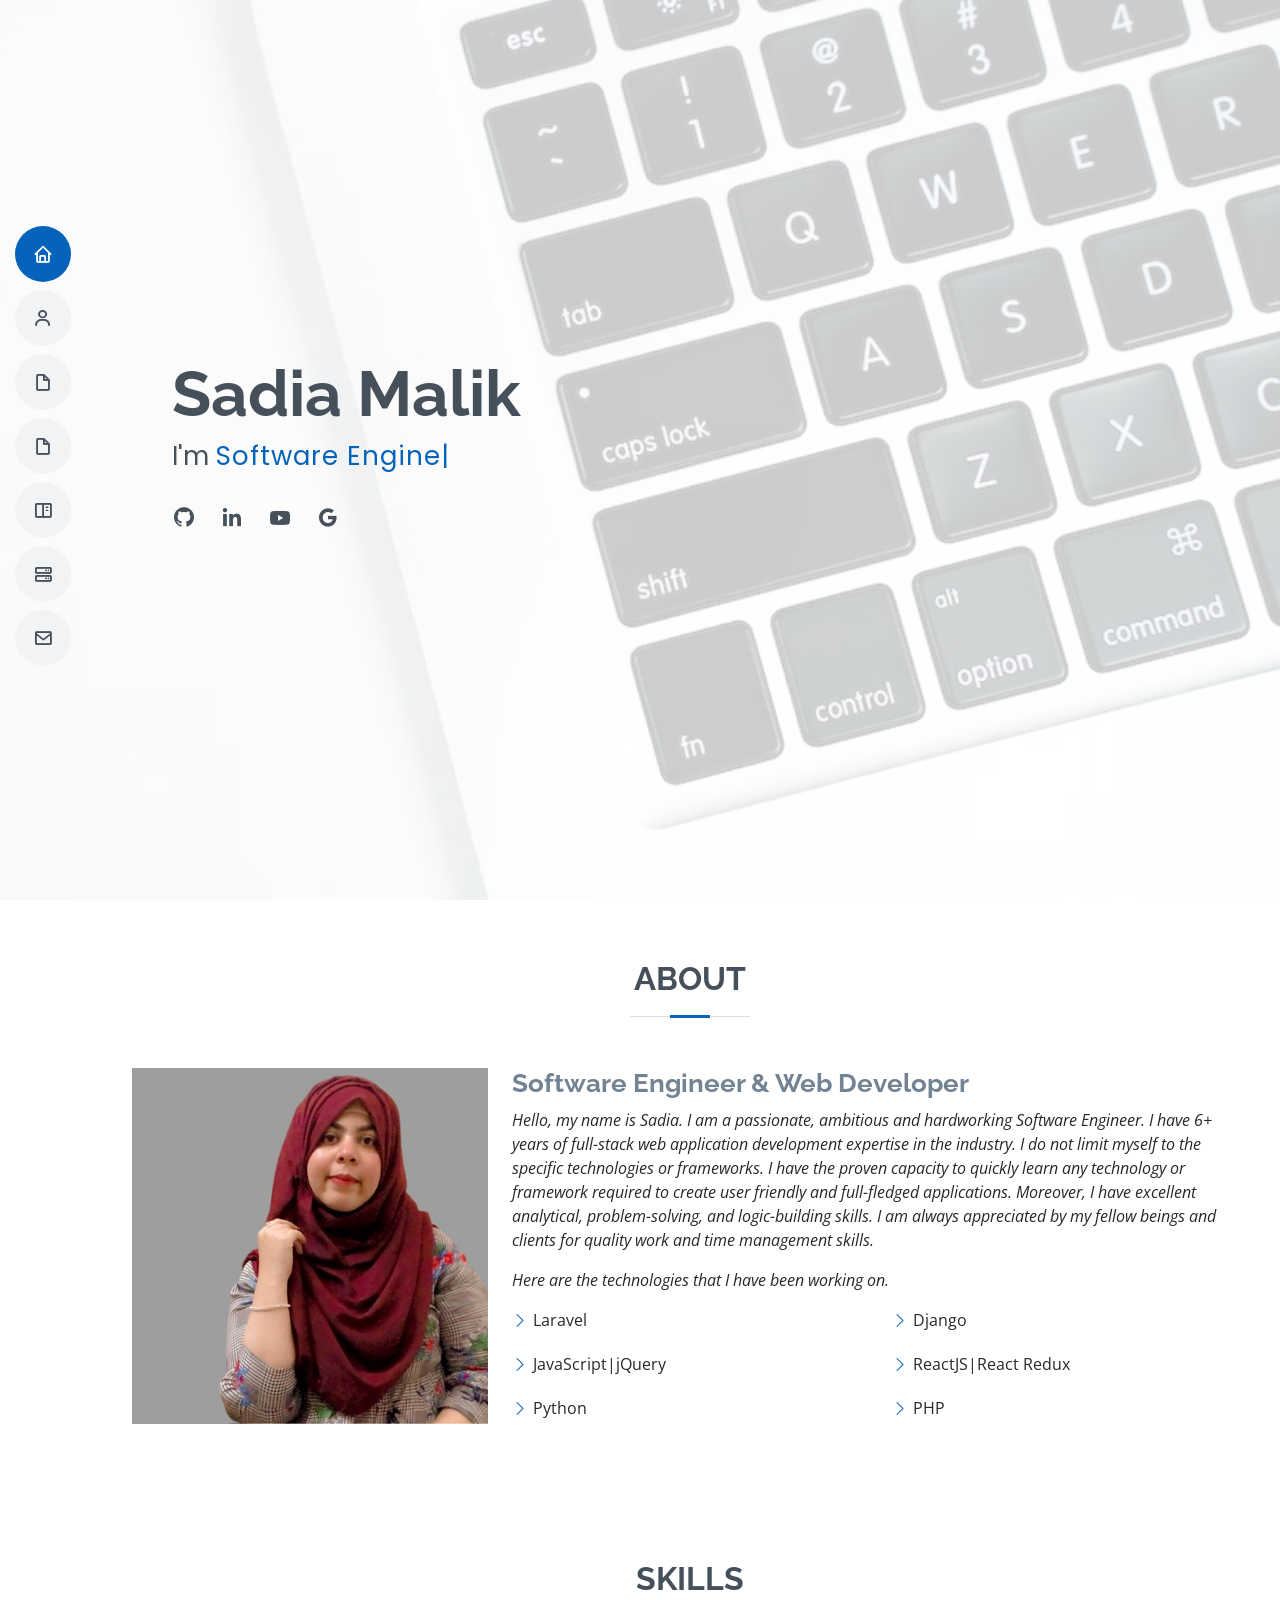
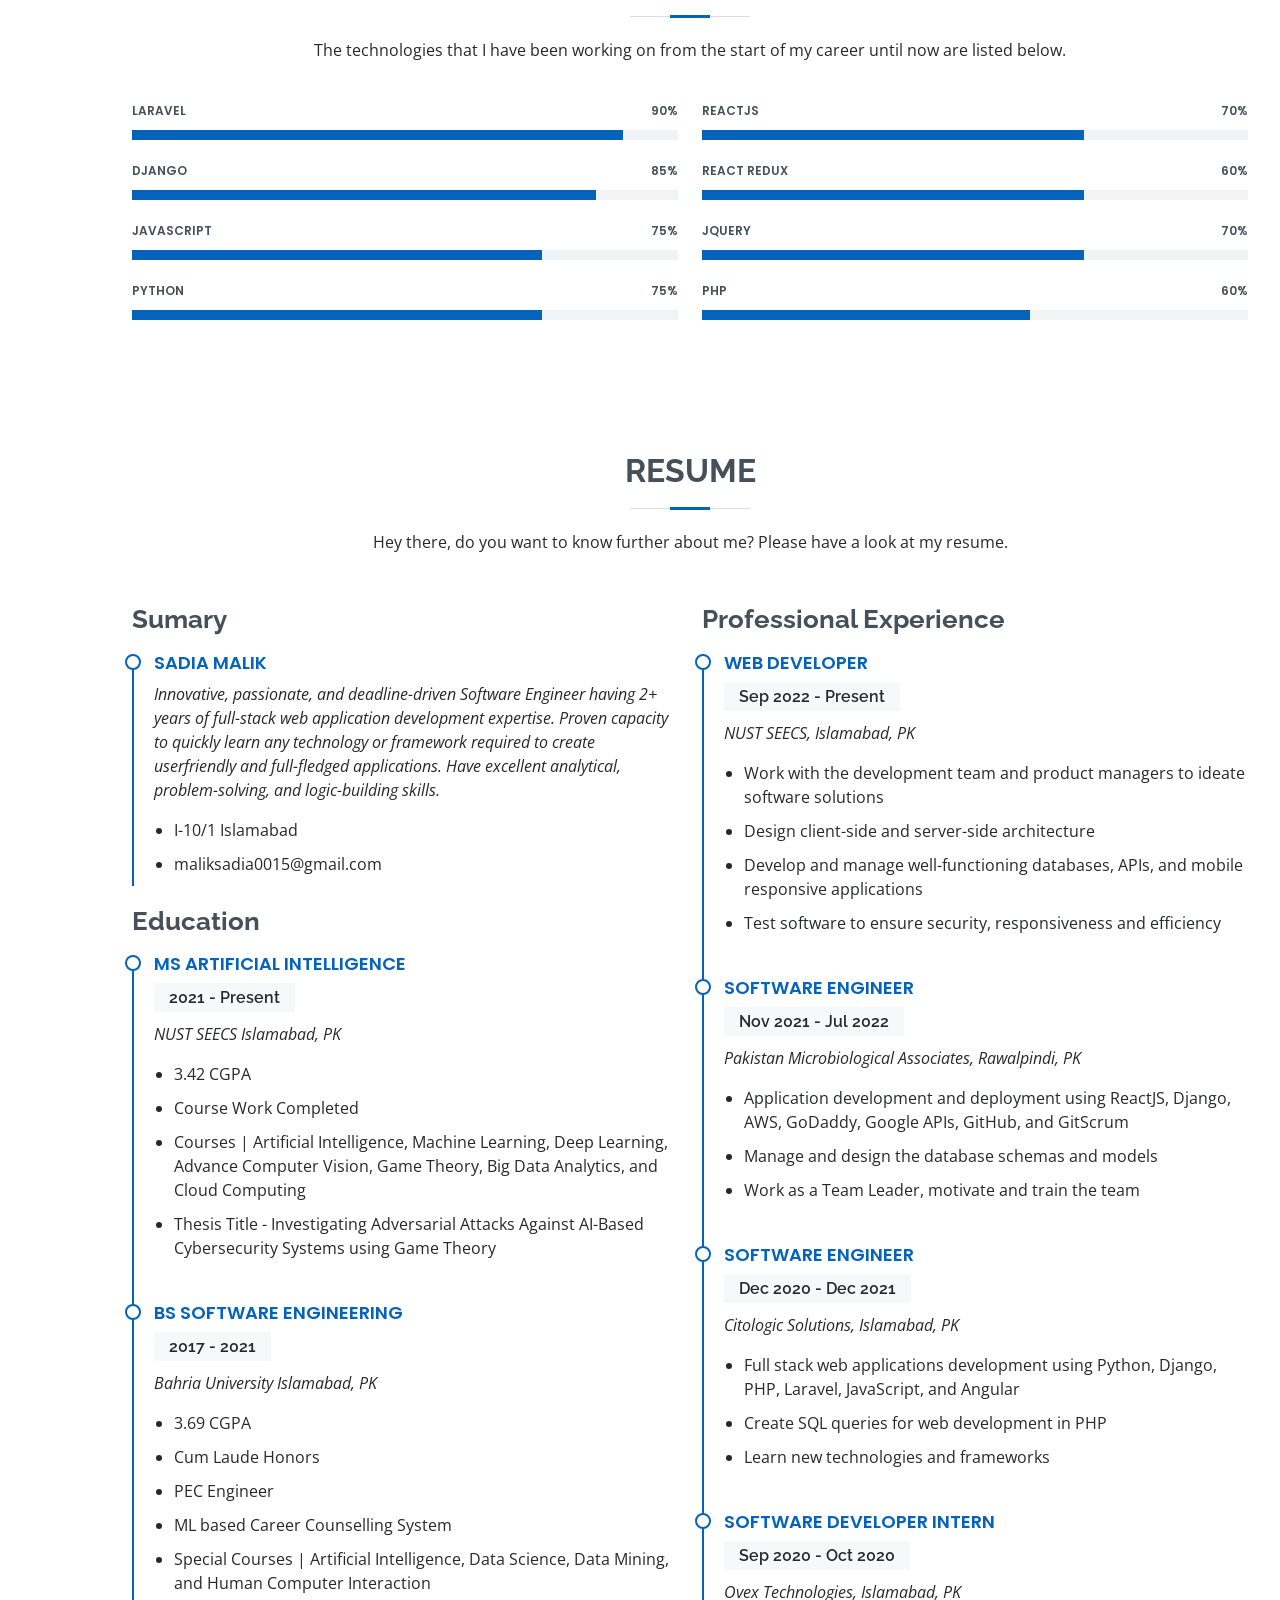
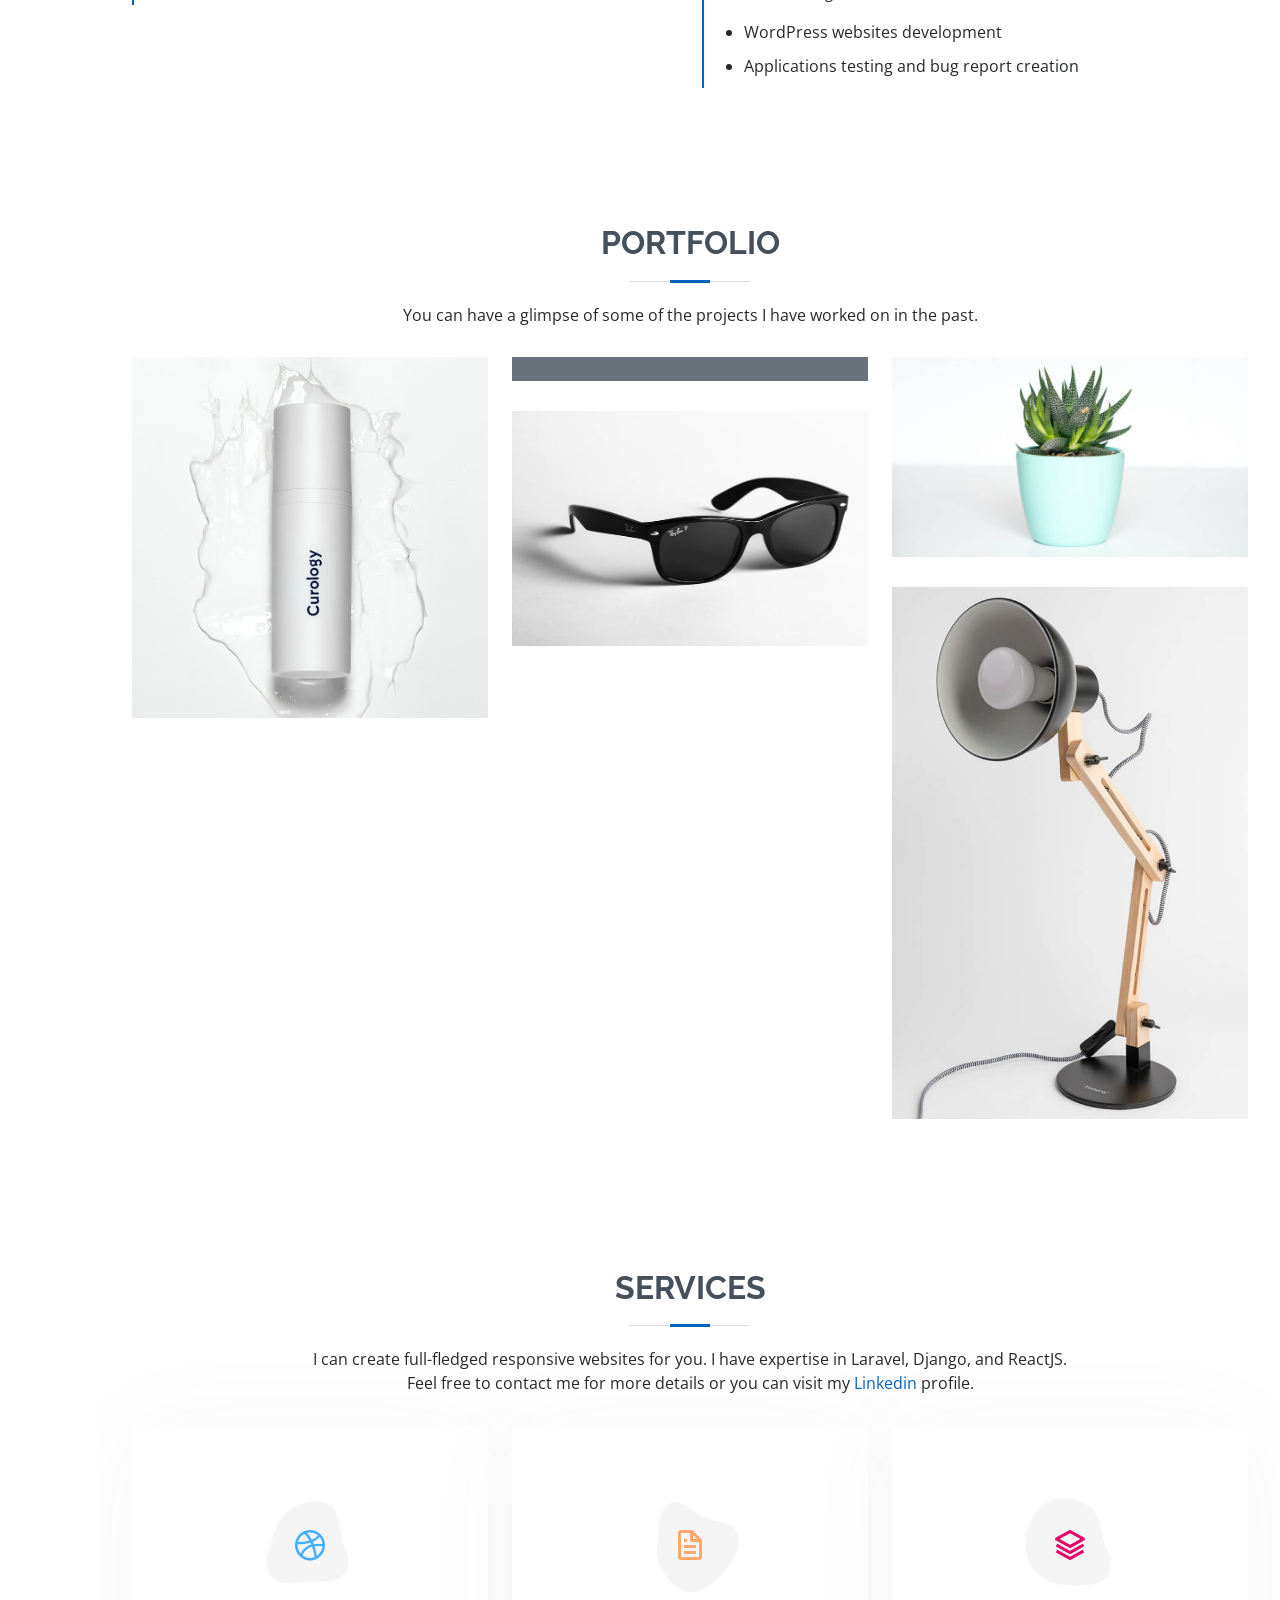
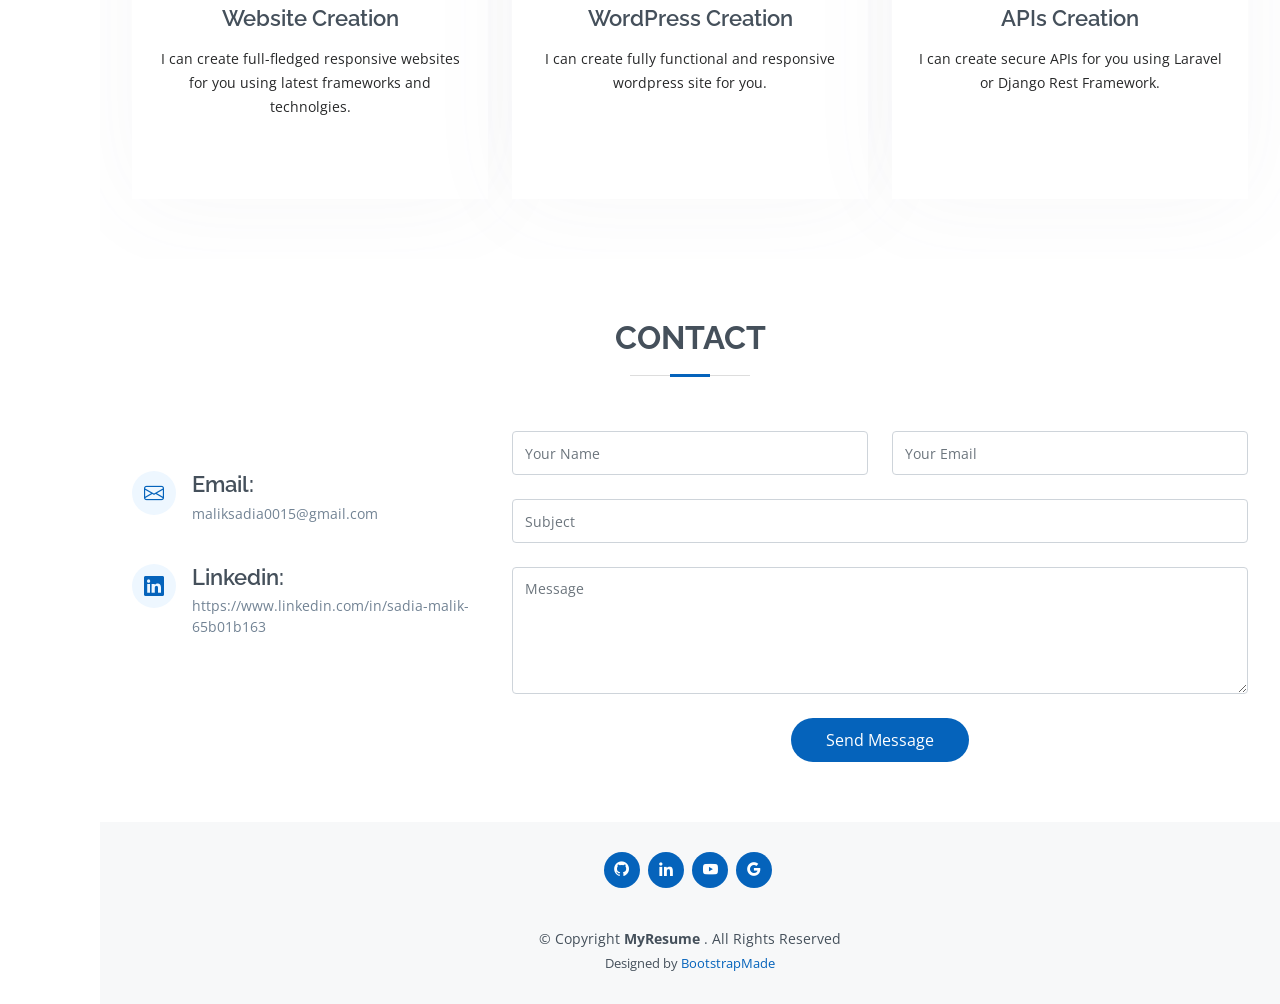
==== commit a48edd02: "Projects added" ====
--- a/index.html
+++ b/index.html
@@ -86,12 +86,12 @@
 						<span>Resume</span>
 					</a>
 				</li>
-				<!-- <li>
-                    						<a href="#portfolio" class="nav-link scrollto"
-                    							><i class="bx bx-book-content"></i>
-                    							<span>Portfolio</span></a
-                    						>
-                    					</li> -->
+				<li>
+					<a href="#portfolio" class="nav-link scrollto"
+						><i class="bx bx-book-content"></i>
+						<span>Portfolio</span></a
+					>
+				</li>
 				<li>
 					<a href="#services" class="nav-link scrollto">
 						<i class="bx bx-server"></i>
@@ -566,9 +566,9 @@
 			<div class="container" data-aos="fade-up">
 				<div class="section-title">
 					<h2>Portfolio</h2>
-					<!-- <p>
-						Here are a few projects I have worked on in the past.
-					</p> -->
+					<p>
+						You can have a glimpse of some of the projects I have worked on in the past.
+					</p>
 				</div>
 
 				<!-- <div class="row">
@@ -610,11 +610,71 @@
 								<h4>Admission Portal</h4>
 								<p>Web Application</p>
 								<div class="portfolio-links">
-									<a href="assets/img/portfolio/portfolio-1.jpg" data-gallery="portfolioGallery"
+									<a href="assets/img/portfolio/portfolio-2.jpg" data-gallery="portfolioGallery"
 										class="portfolio-lightbox" title="Admission Portal">
 										<i class="bx bx-plus"></i>
 									</a>
 									<a href="tms-details.html" class="portfolio-details-lightbox"
+										data-glightbox="type: external" title="Portfolio Details">
+										<i class="bx bx-link"></i>
+									</a>
+								</div>
+							</div>
+						</div>
+					</div>
+
+					<div class="col-lg-4 col-md-6 portfolio-item filter-app">
+						<div class="portfolio-wrap">
+							<img src="assets/img/portfolio/portfolio-3.jpg" class="img-fluid" alt="" />
+							<div class="portfolio-info">
+								<h4>Riverdale Storage</h4>
+								<p>Web Application</p>
+								<div class="portfolio-links">
+									<a href="assets/img/portfolio/portfolio-3.jpg" data-gallery="portfolioGallery"
+										class="portfolio-lightbox" title="Riverdale Storage">
+										<i class="bx bx-plus"></i>
+									</a>
+									<a href="rdale-details.html" class="portfolio-details-lightbox"
+										data-glightbox="type: external" title="Portfolio Details">
+										<i class="bx bx-link"></i>
+									</a>
+								</div>
+							</div>
+						</div>
+					</div>
+
+					<div class="col-lg-4 col-md-6 portfolio-item filter-app">
+						<div class="portfolio-wrap">
+							<img src="assets/img/portfolio/portfolio-4.jpg" class="img-fluid" alt="" />
+							<div class="portfolio-info">
+								<h4>The Mindful Musician</h4>
+								<p>Web Application</p>
+								<div class="portfolio-links">
+									<a href="assets/img/portfolio/portfolio-4.jpg" data-gallery="portfolioGallery"
+										class="portfolio-lightbox" title="The Mindful Musician">
+										<i class="bx bx-plus"></i>
+									</a>
+									<a href="mindful-details.html" class="portfolio-details-lightbox"
+										data-glightbox="type: external" title="Portfolio Details">
+										<i class="bx bx-link"></i>
+									</a>
+								</div>
+							</div>
+						</div>
+					</div>
+
+					<div class="col-lg-4 col-md-6 portfolio-item filter-app">
+						<div class="portfolio-wrap">
+							<img src="assets/img/portfolio/portfolio-5.jpg" class="img-fluid" alt="" />
+							<div class="portfolio-info">
+								<h4>TeCareer</h4>
+								<p>Web Application</p>
+								<div class="portfolio-links">
+									<a href="assets/img/portfolio/portfolio-5.jpg" data-gallery="portfolioGallery"
+										class="portfolio-lightbox" title="TeCareer">
+										<i class="bx bx-plus"></i>
+									</a>
+									<a href="tecareer-details.html" class="portfolio-details-lightbox"
 										data-glightbox="type: external" title="Portfolio Details">
 										<i class="bx bx-link"></i>
 									</a>
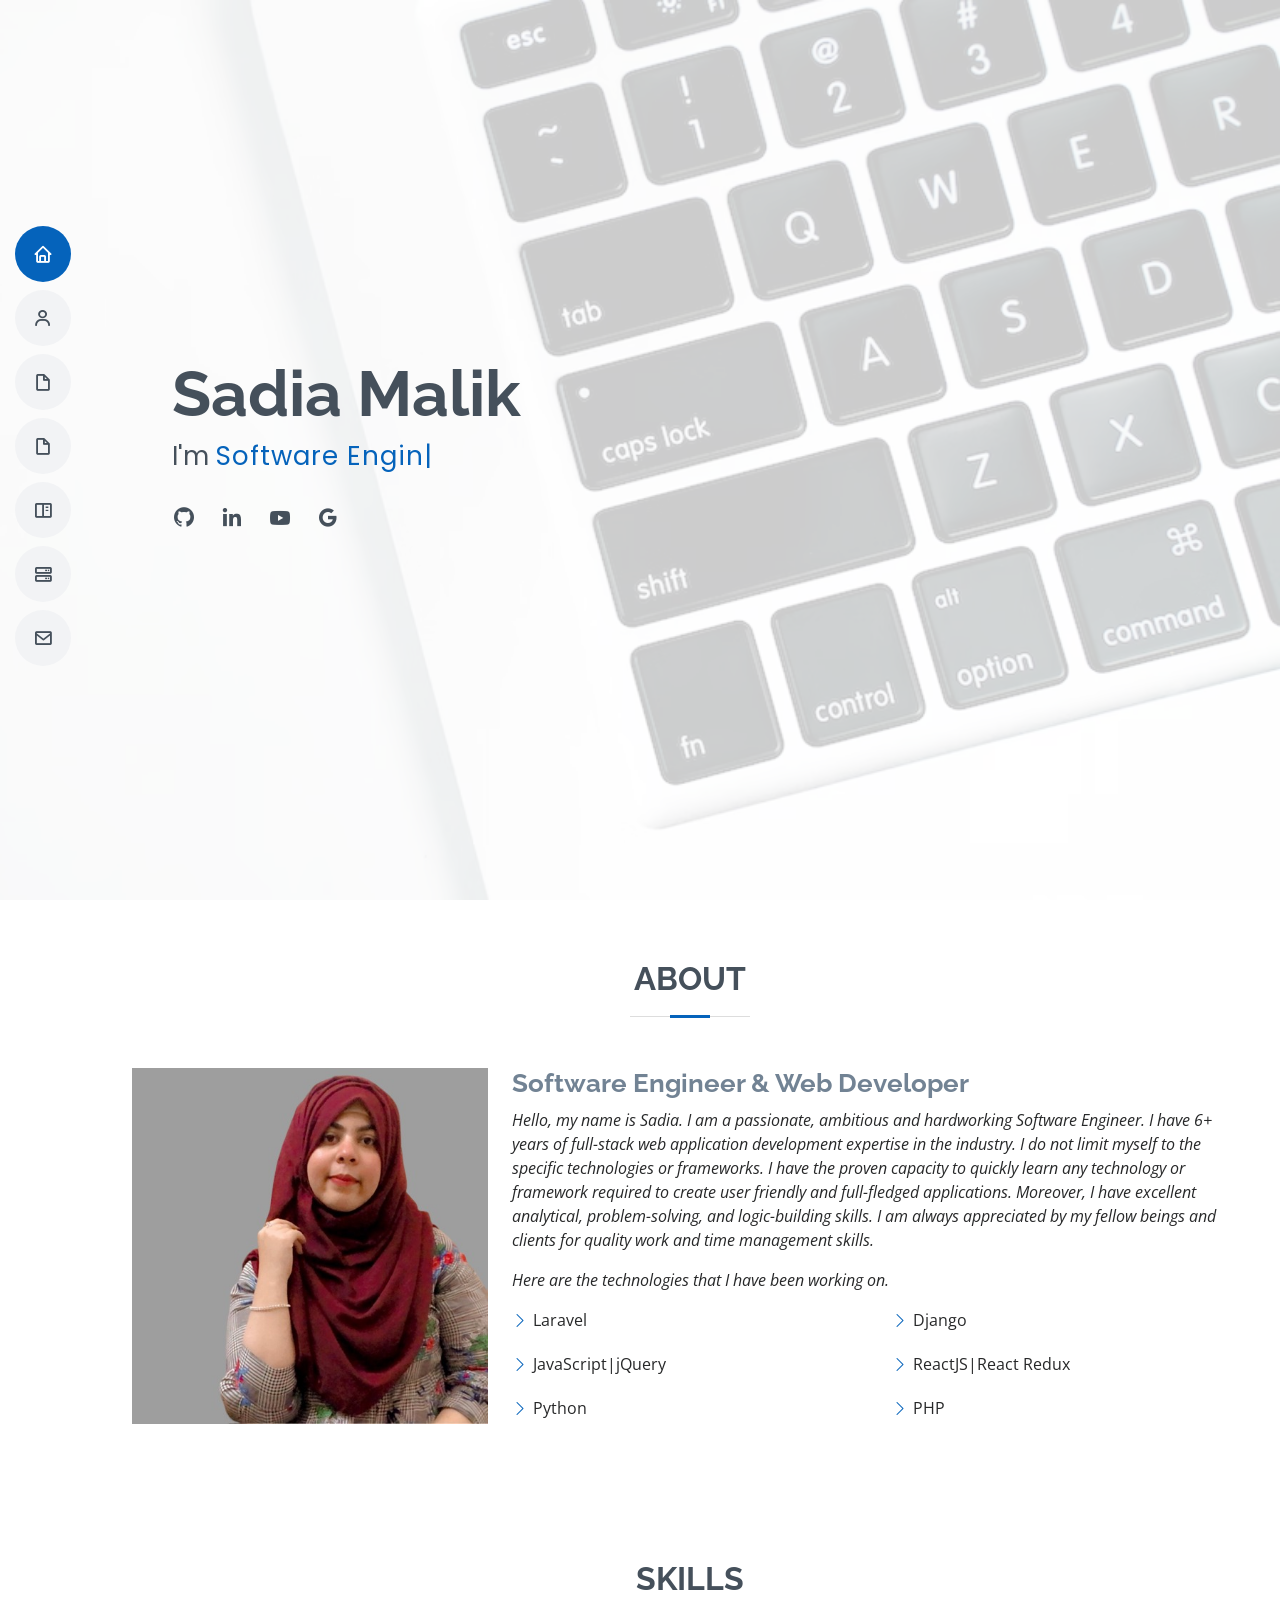
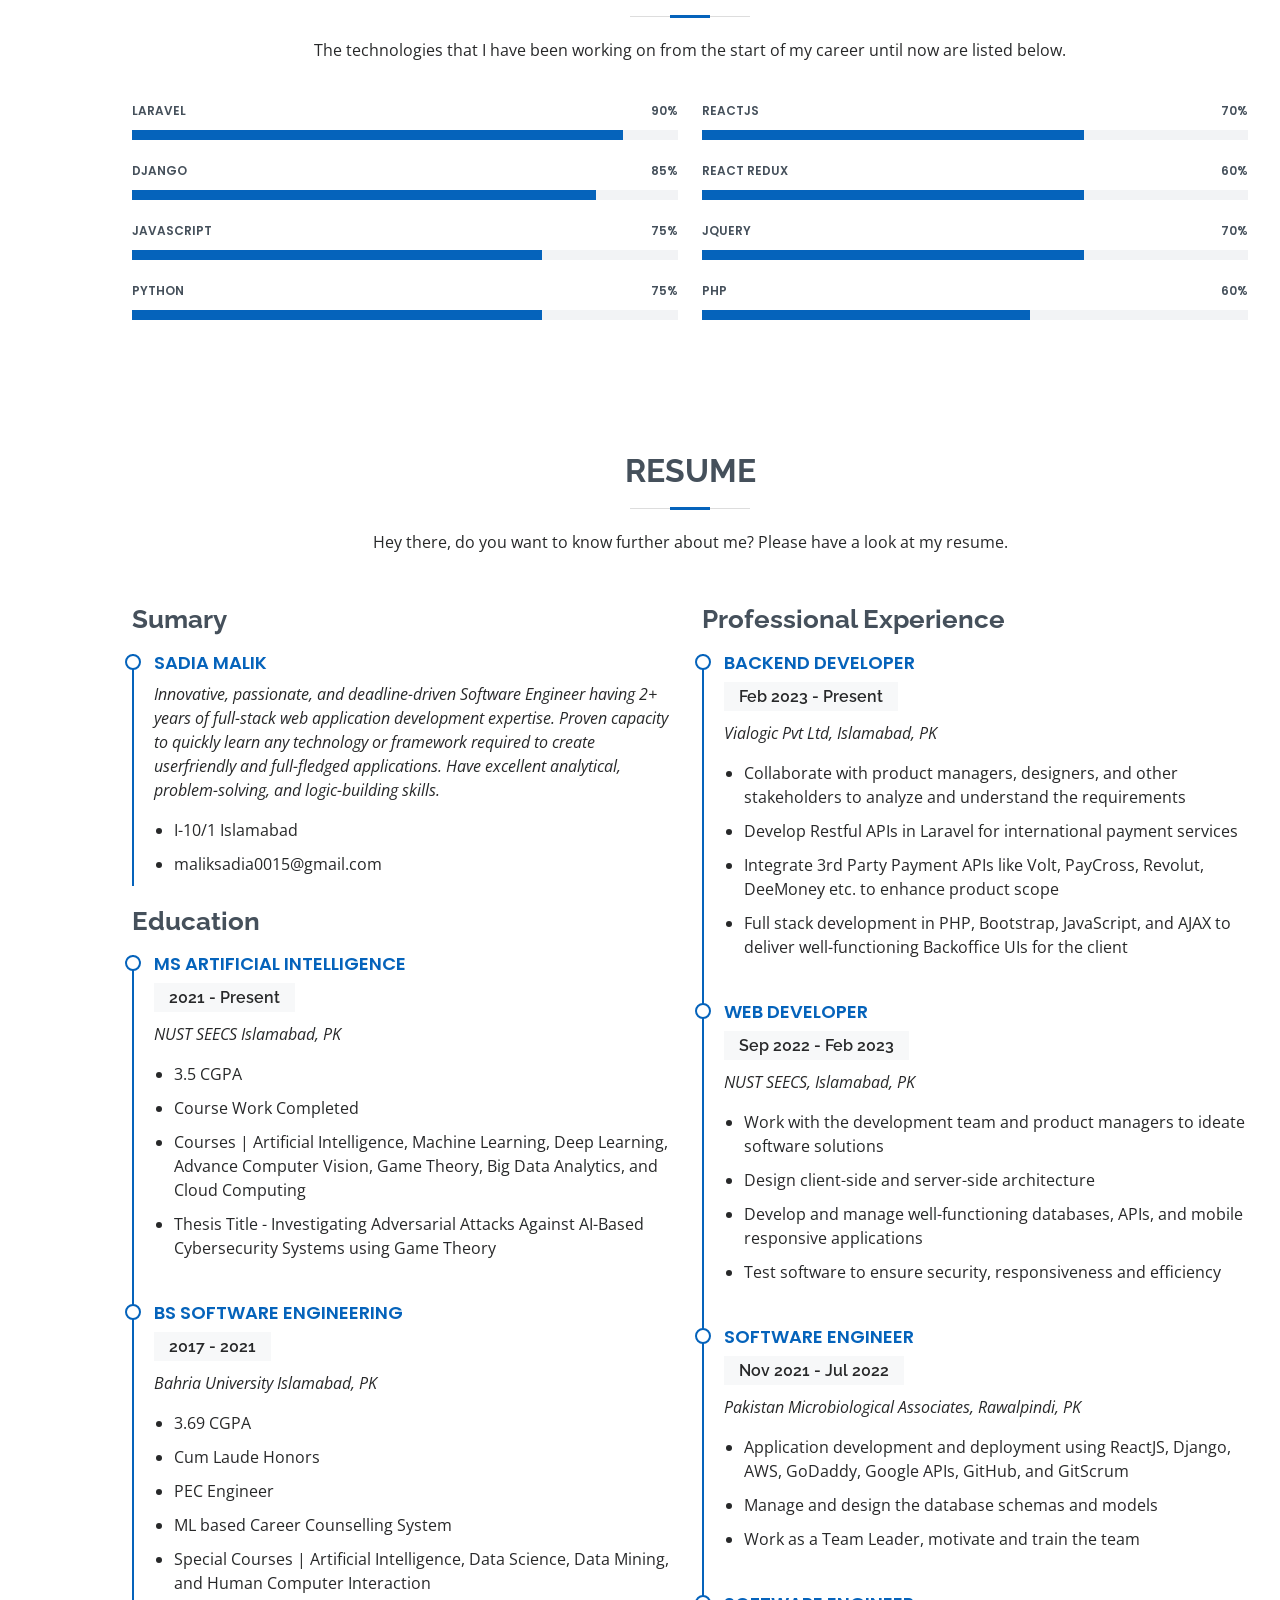
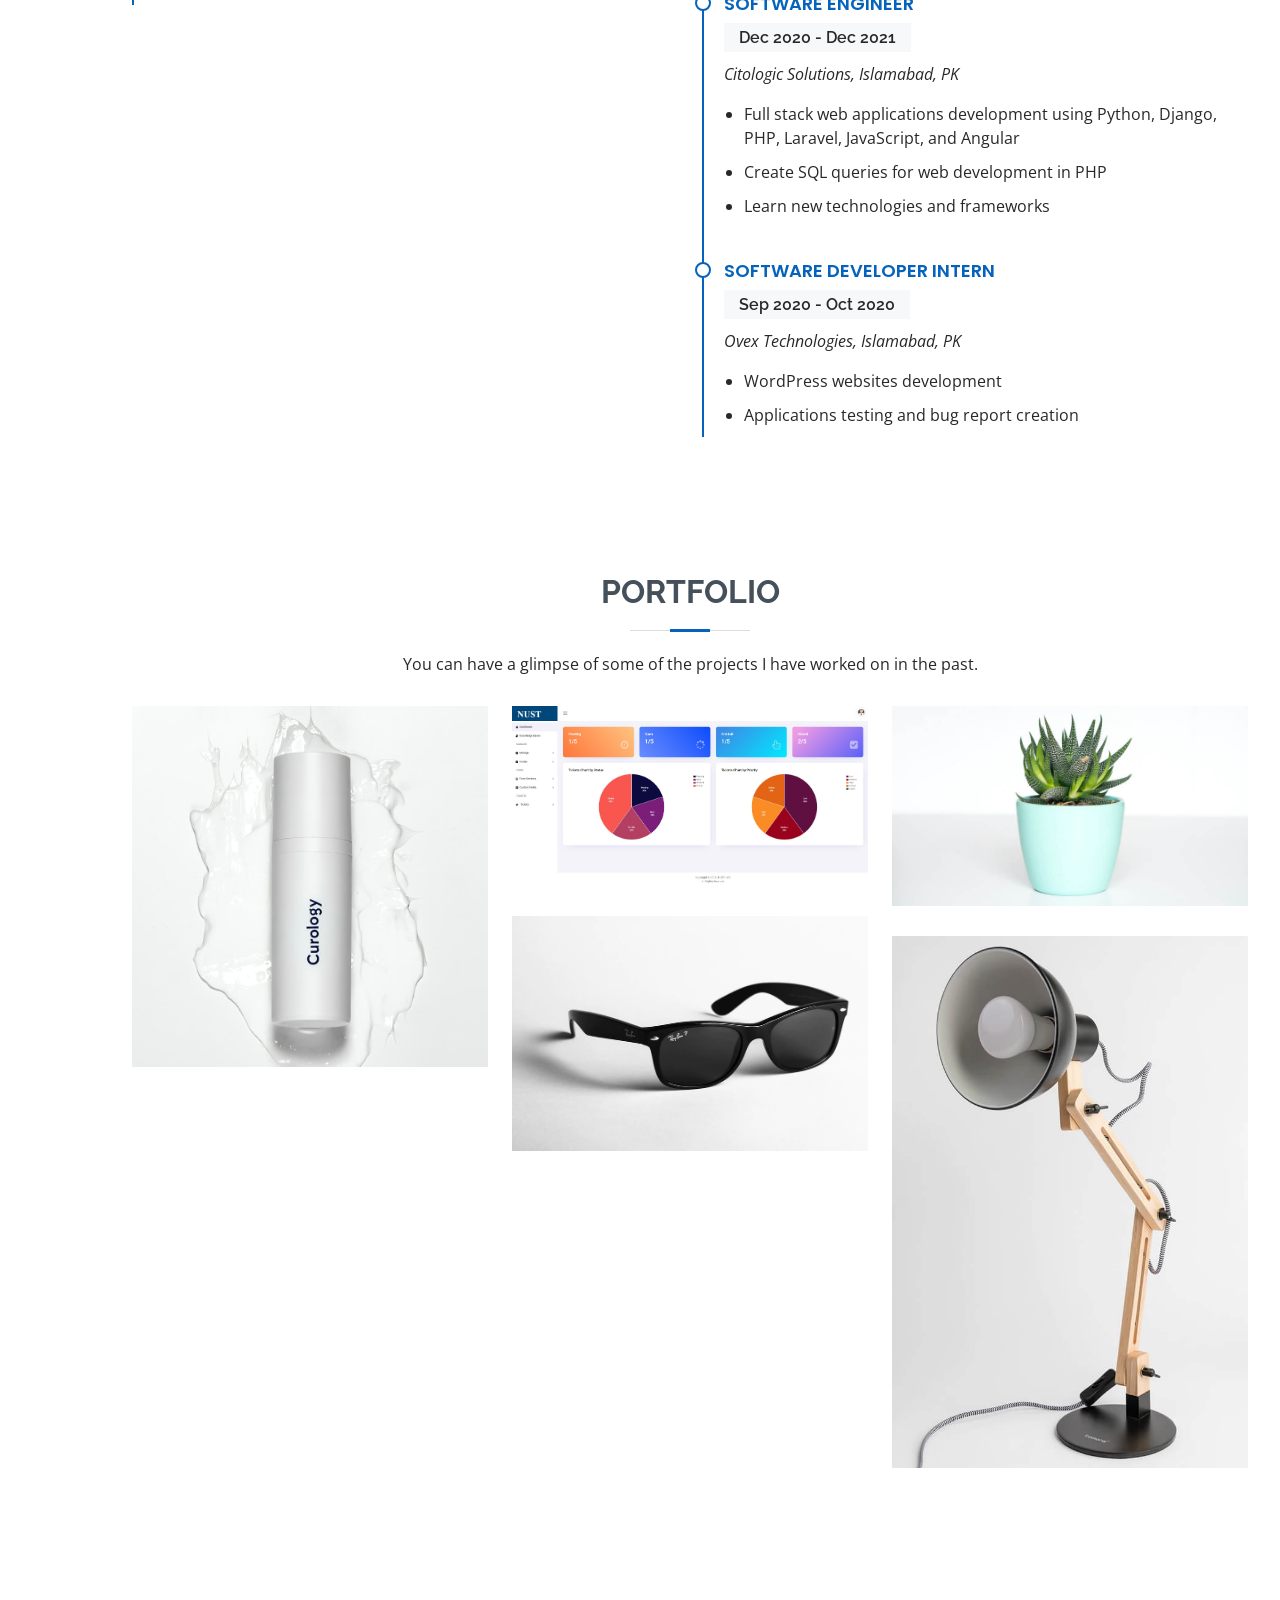
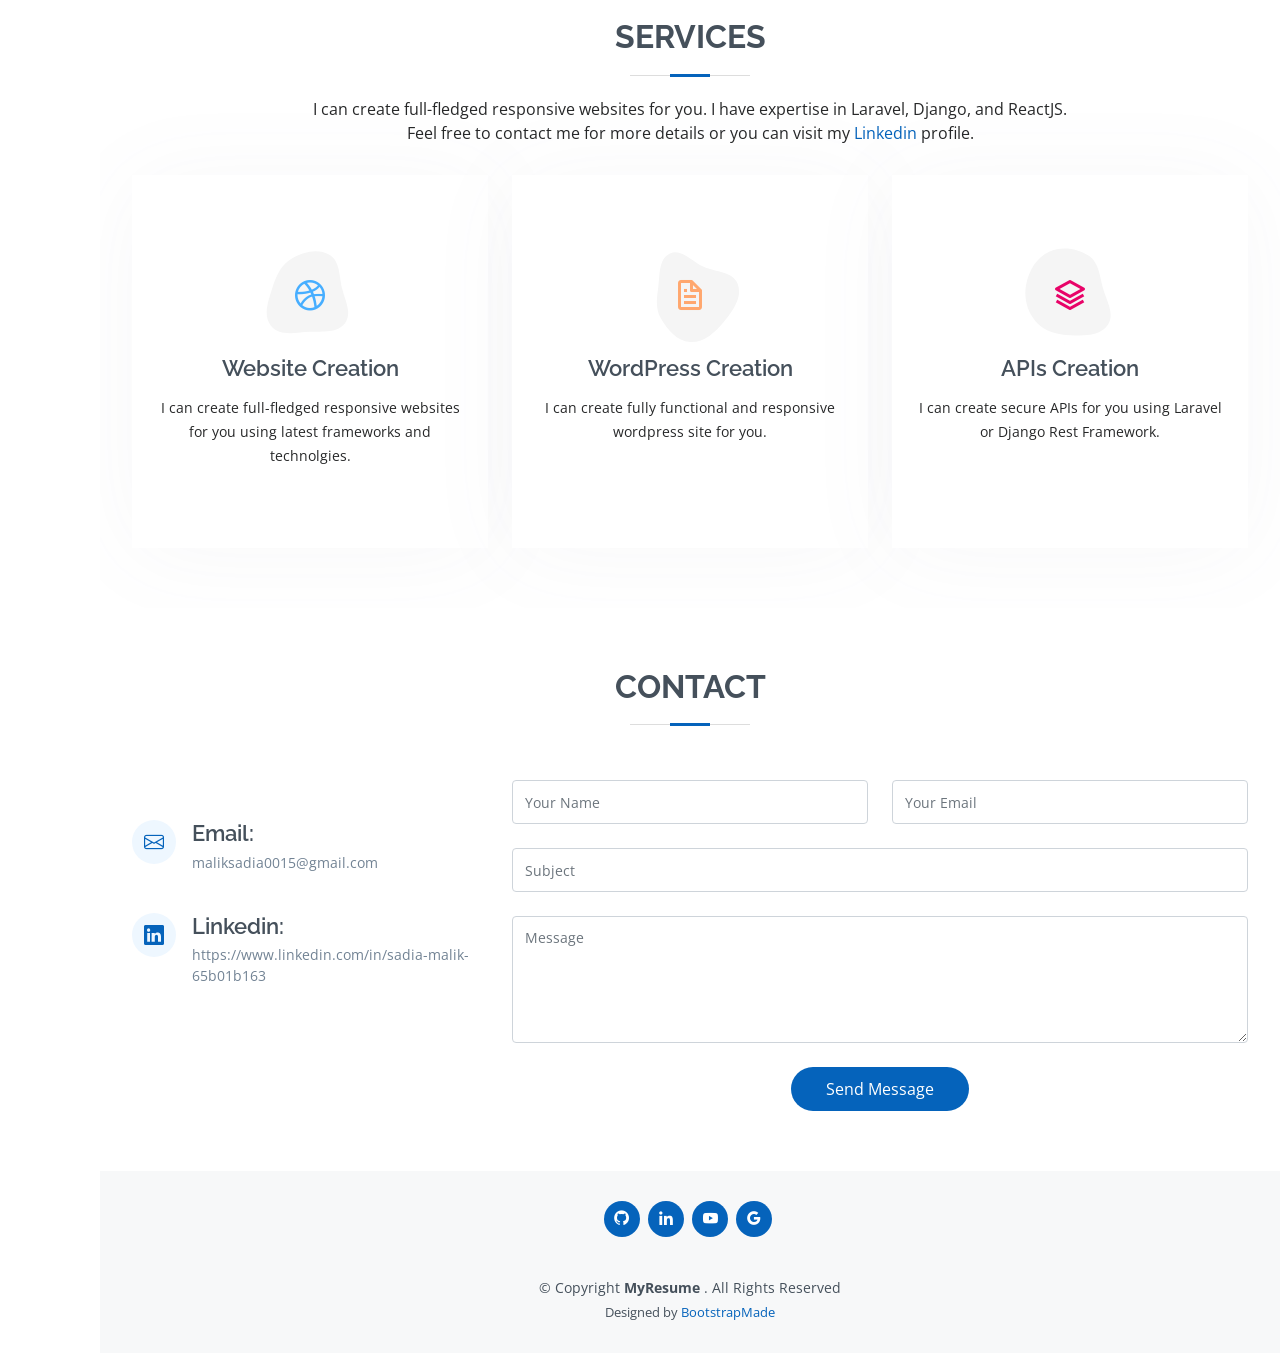
==== commit 10f30bf0: "Updates" ====
--- a/index.html
+++ b/index.html
@@ -428,7 +428,7 @@
 								<em>NUST SEECS Islamabad, PK</em>
 							</p>
 							<ul>
-								<li>3.42 CGPA</li>
+								<li>3.5 CGPA</li>
 								<li>Course Work Completed</li>
 								<li>
 									Courses | Artificial Intelligence,
@@ -466,9 +466,35 @@
 						<h3 class="resume-title">
 							Professional Experience
 						</h3>
+
+						<div class="resume-item">
+							<h4>Backend Developer</h4>
+							<h5>Feb 2023 - Present</h5>
+							<p>
+								<em>Vialogic Pvt Ltd, Islamabad, PK
+								</em>
+							</p>
+							<ul>
+								<li>
+									Collaborate with product managers, designers, and other
+									stakeholders to analyze and understand the requirements
+								</li>
+								<li>
+									Develop Restful APIs in Laravel for international payment services
+								</li>
+								<li>
+									Integrate 3rd Party Payment APIs like Volt, PayCross, Revolut, DeeMoney etc. to enhance product scope
+								</li>
+								<li>
+									Full stack development in PHP, Bootstrap, JavaScript, and AJAX to
+									deliver well-functioning Backoffice UIs for the client
+								</li>
+							</ul>
+						</div>
+
 						<div class="resume-item">
 							<h4>Web Developer</h4>
-							<h5>Sep 2022 - Present</h5>
+							<h5>Sep 2022 - Feb 2023</h5>
 							<p>
 								<em>NUST SEECS, Islamabad, PK
 								</em>
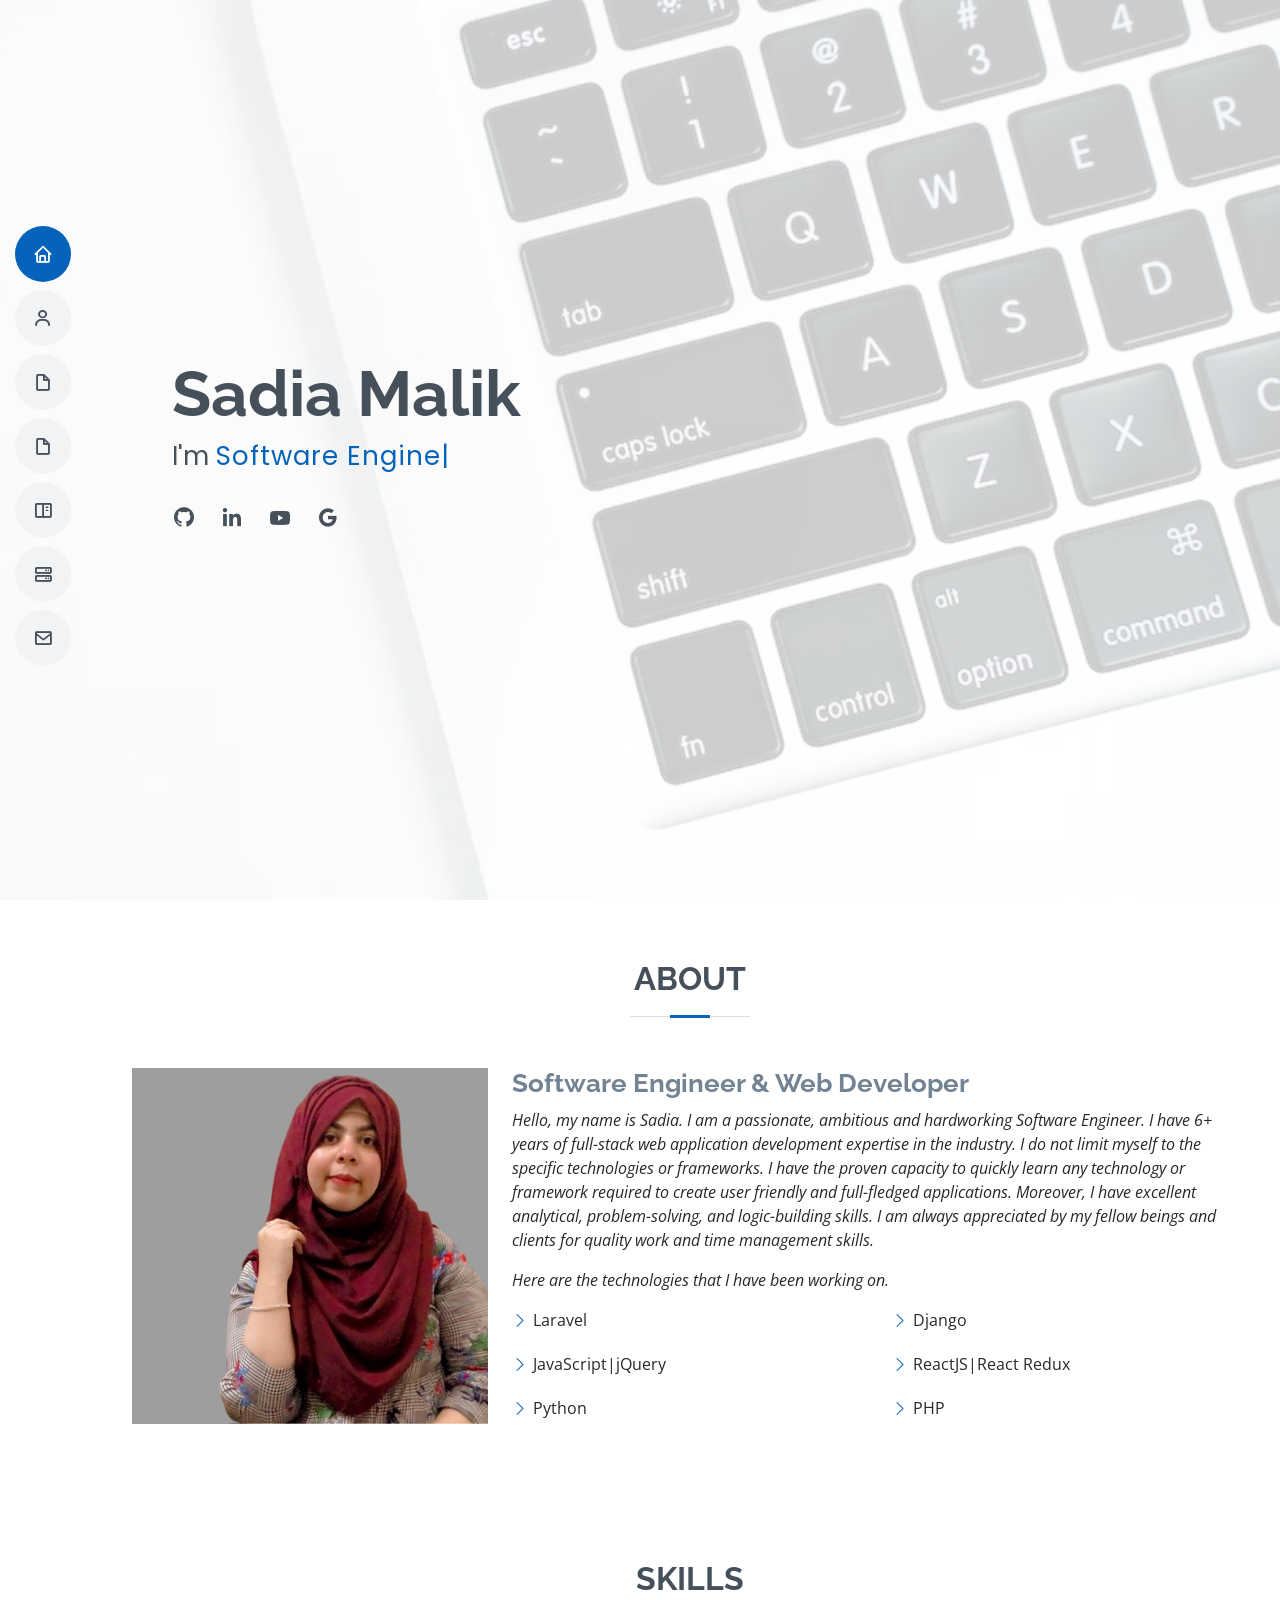
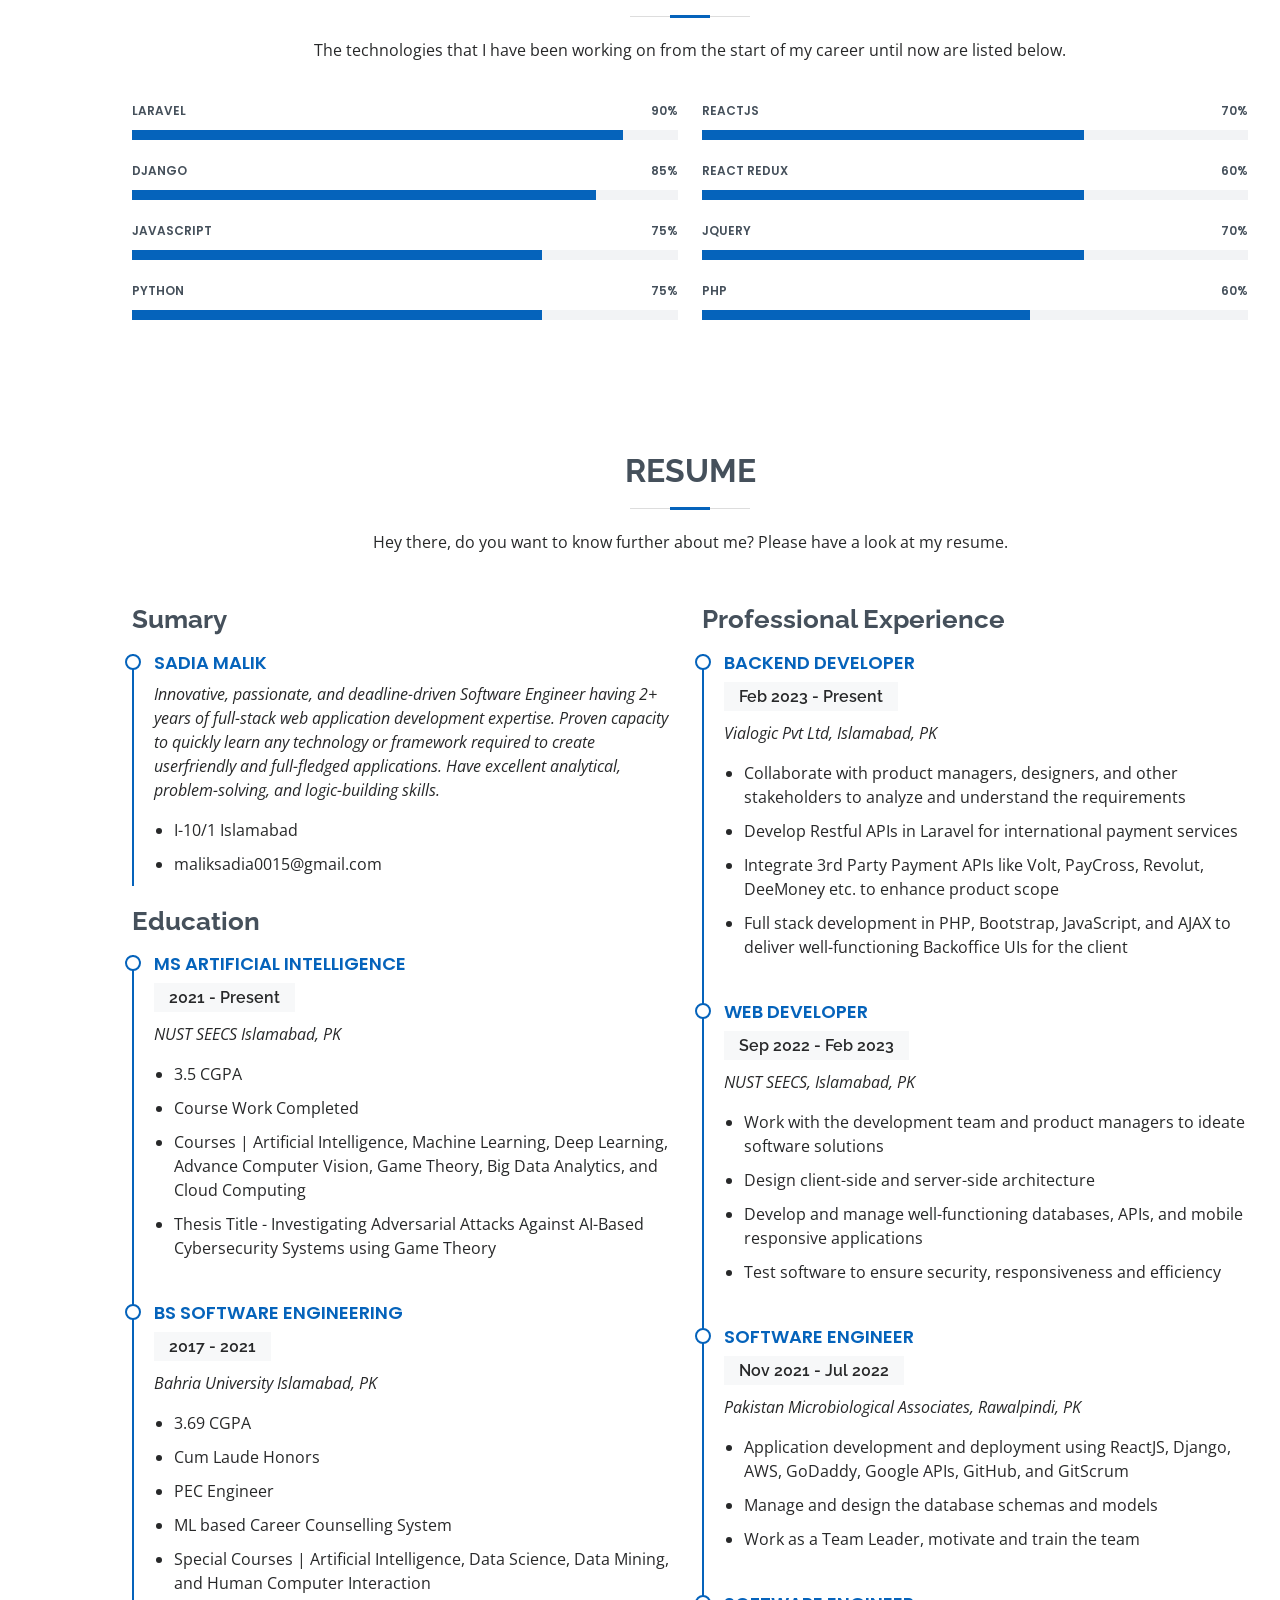
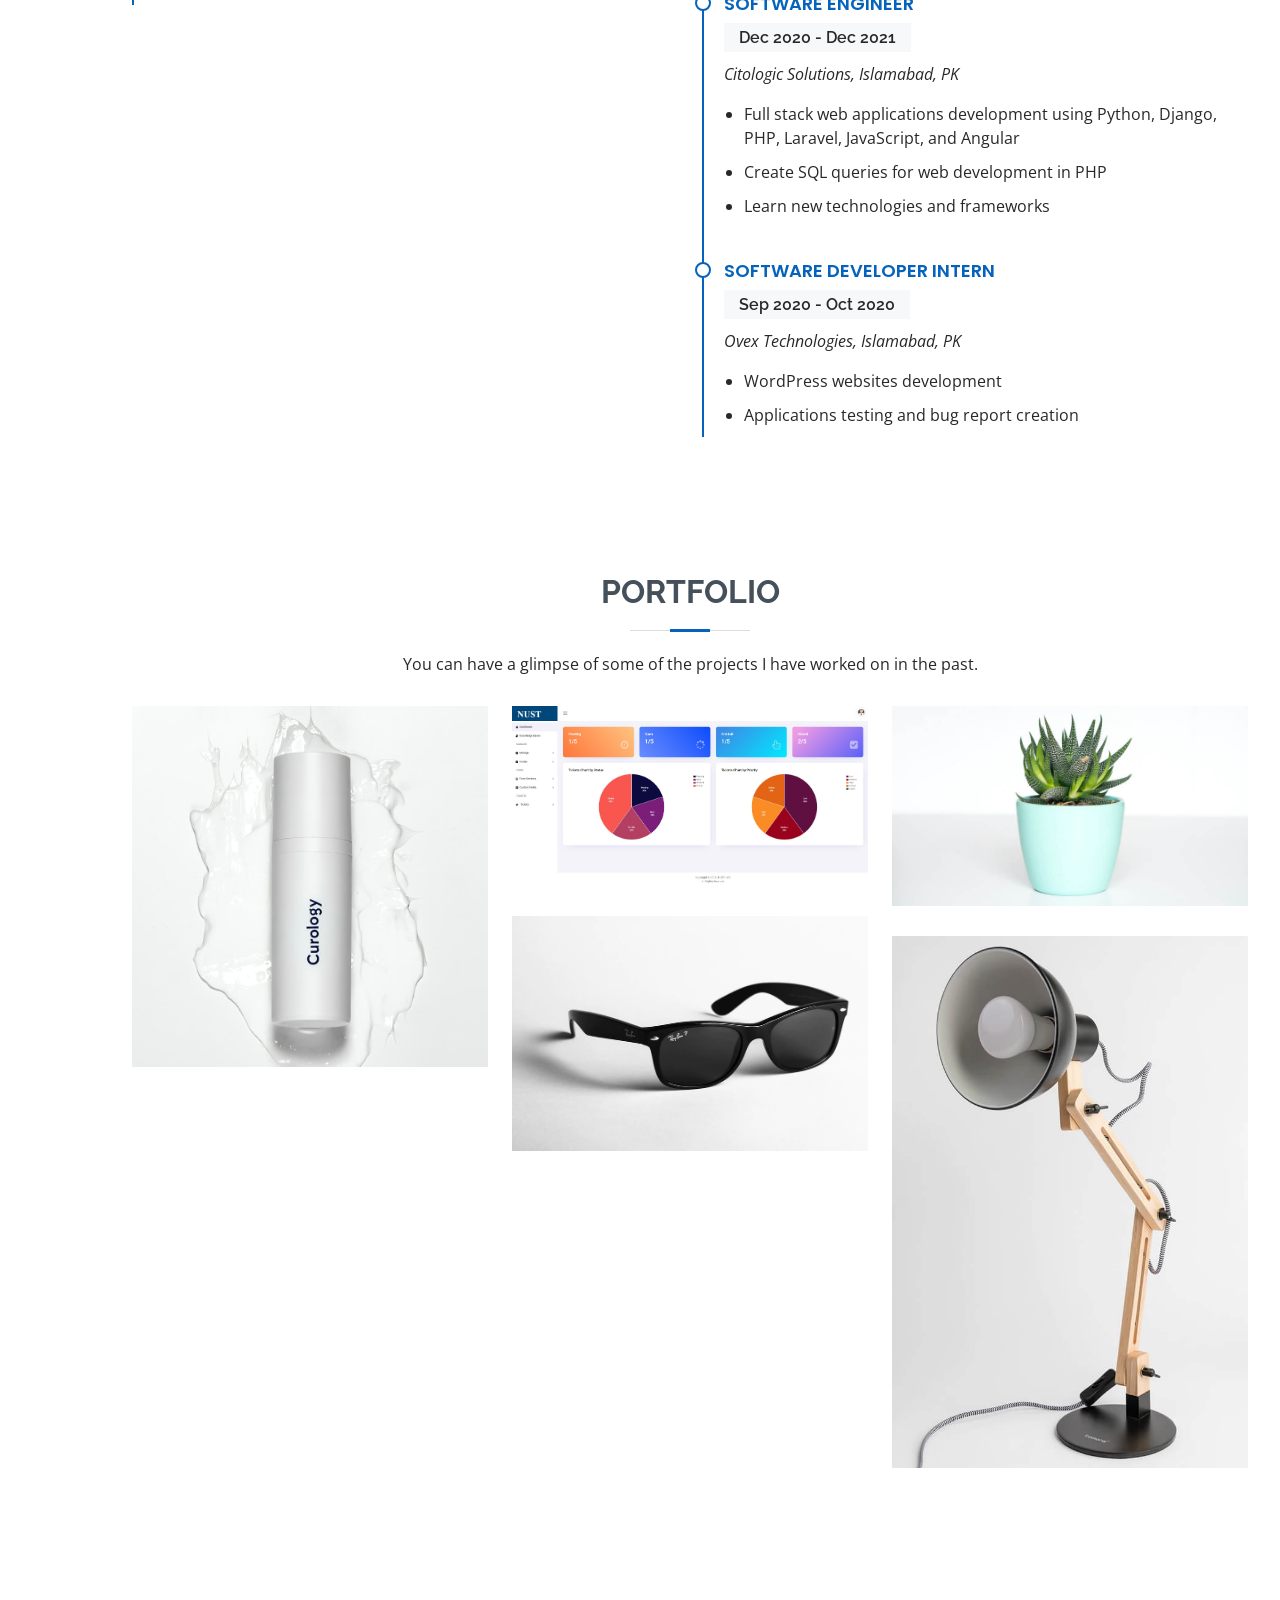
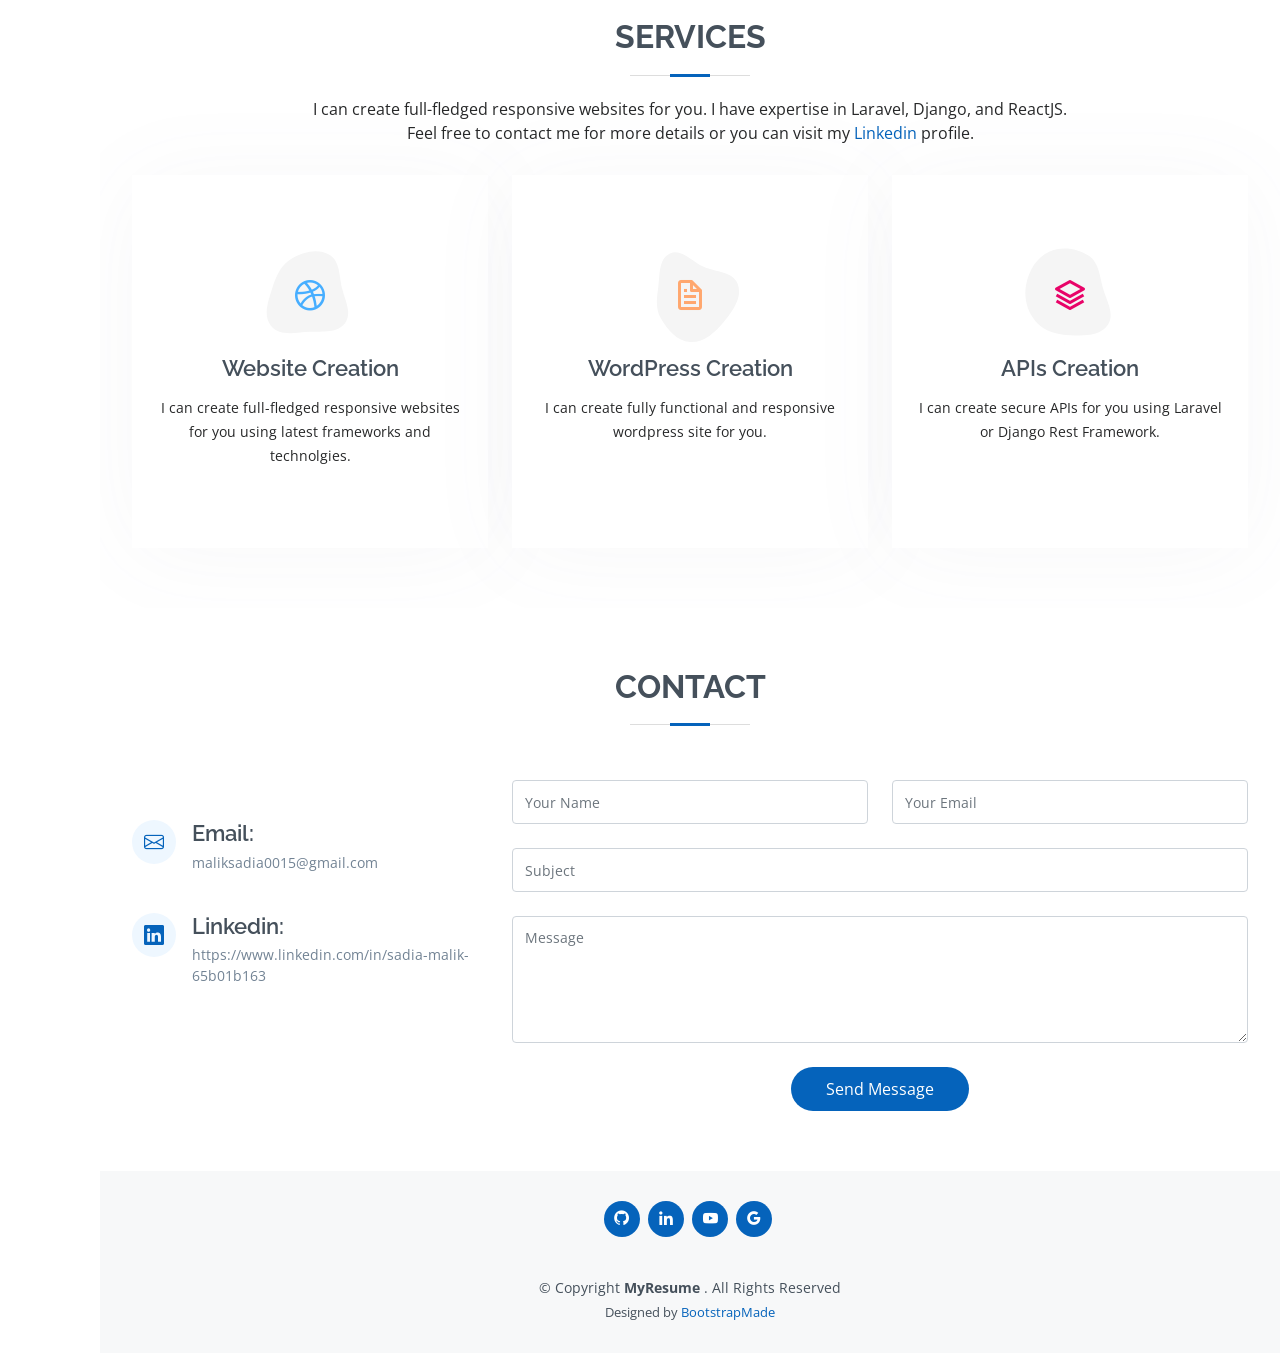
==== commit 85460140: "Updated my youtube channel link" ====
--- a/index.html
+++ b/index.html
@@ -126,7 +126,7 @@
 				<a href="https://www.linkedin.com/in/sadia-malik-65b01b163" class="linkedin">
 					<i class="bx bxl-linkedin"></i>
 				</a>
-				<a href="https://www.youtube.com/@SMTechVilla" class="youtube">
+				<a href="https://www.youtube.com/@SigmaWonderz" class="youtube">
 					<i class="bx bxl-youtube"></i>
 				</a>
 				<a href="#" class="google">
@@ -1118,7 +1118,7 @@
 					<a href="https://www.linkedin.com/in/sadia-malik-65b01b163" class="linkedin">
 						<i class="bx bxl-linkedin"></i>
 					</a>
-					<a href="https://www.youtube.com/@SMTechVilla" class="youtube">
+					<a href="https://www.youtube.com/@SigmaWonderz" class="youtube">
 						<i class="bx bxl-youtube"></i>
 					</a>
 					<a href="#" class="google">
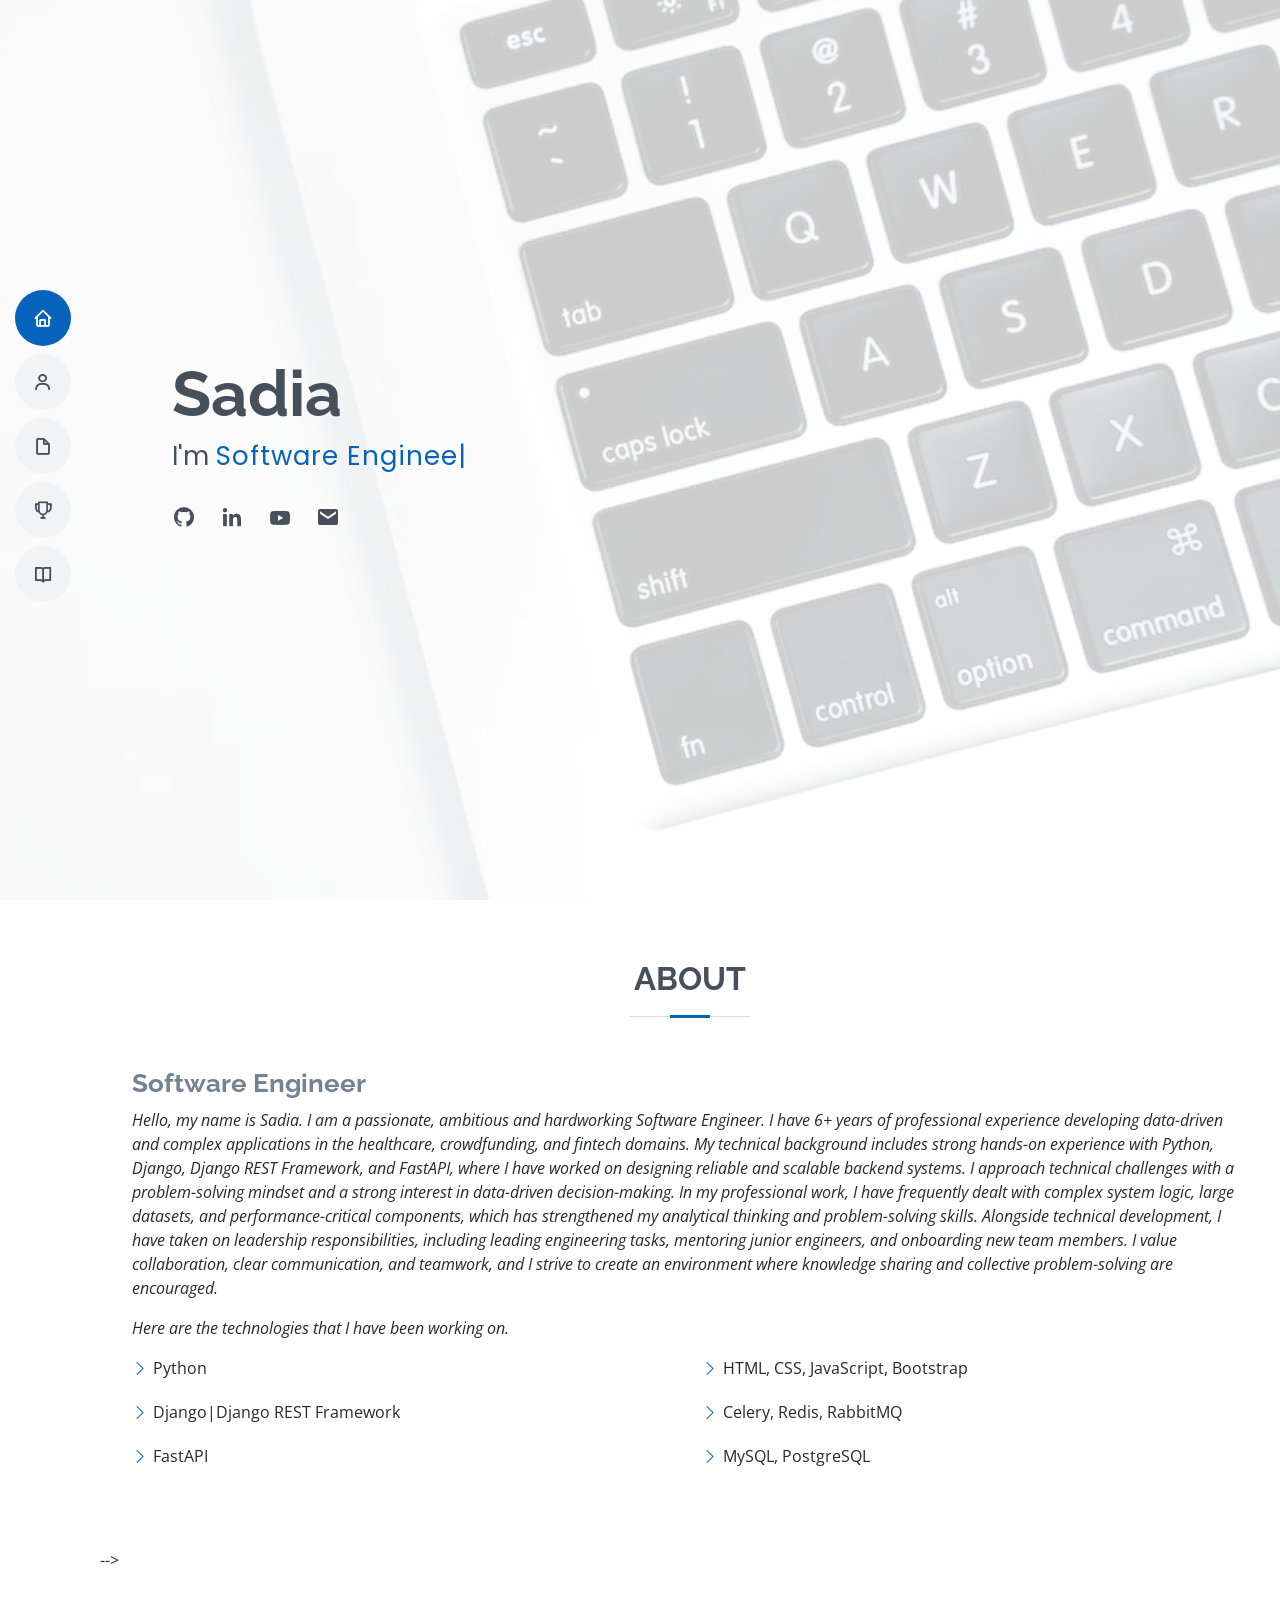
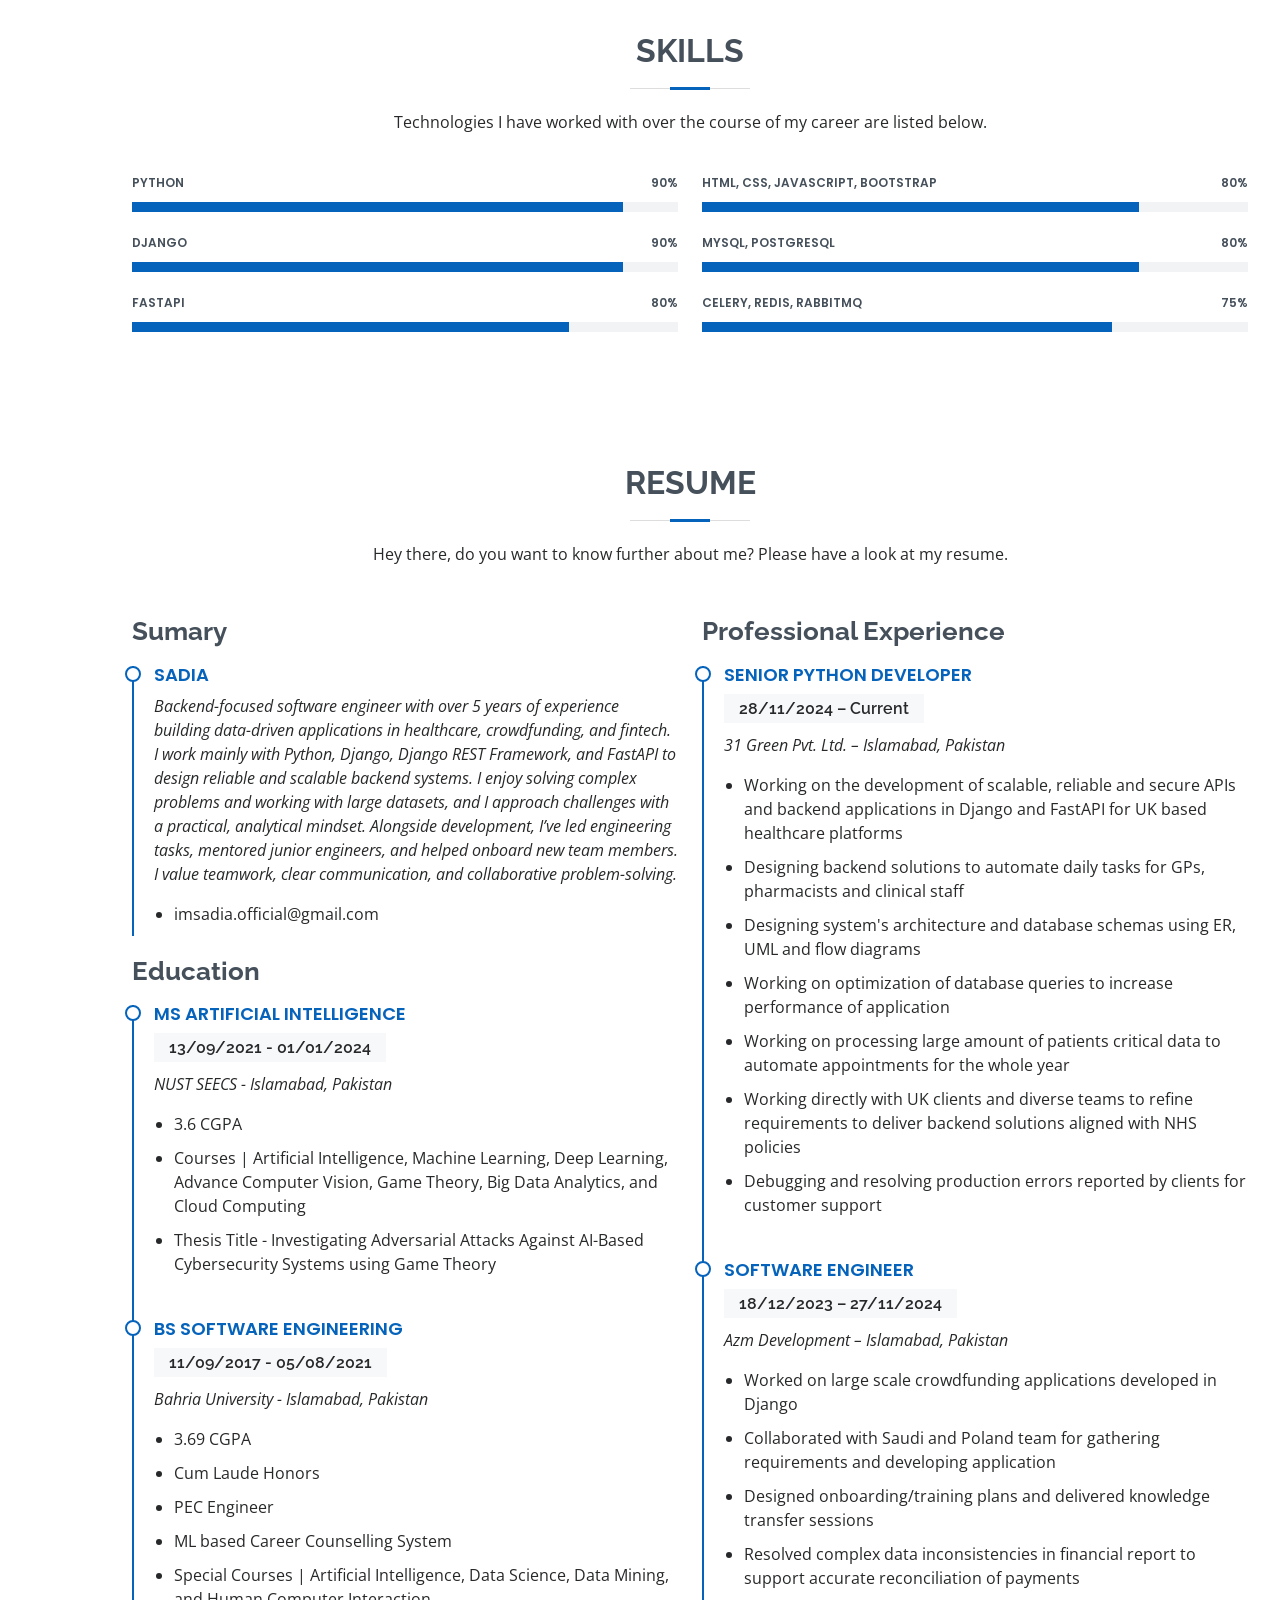
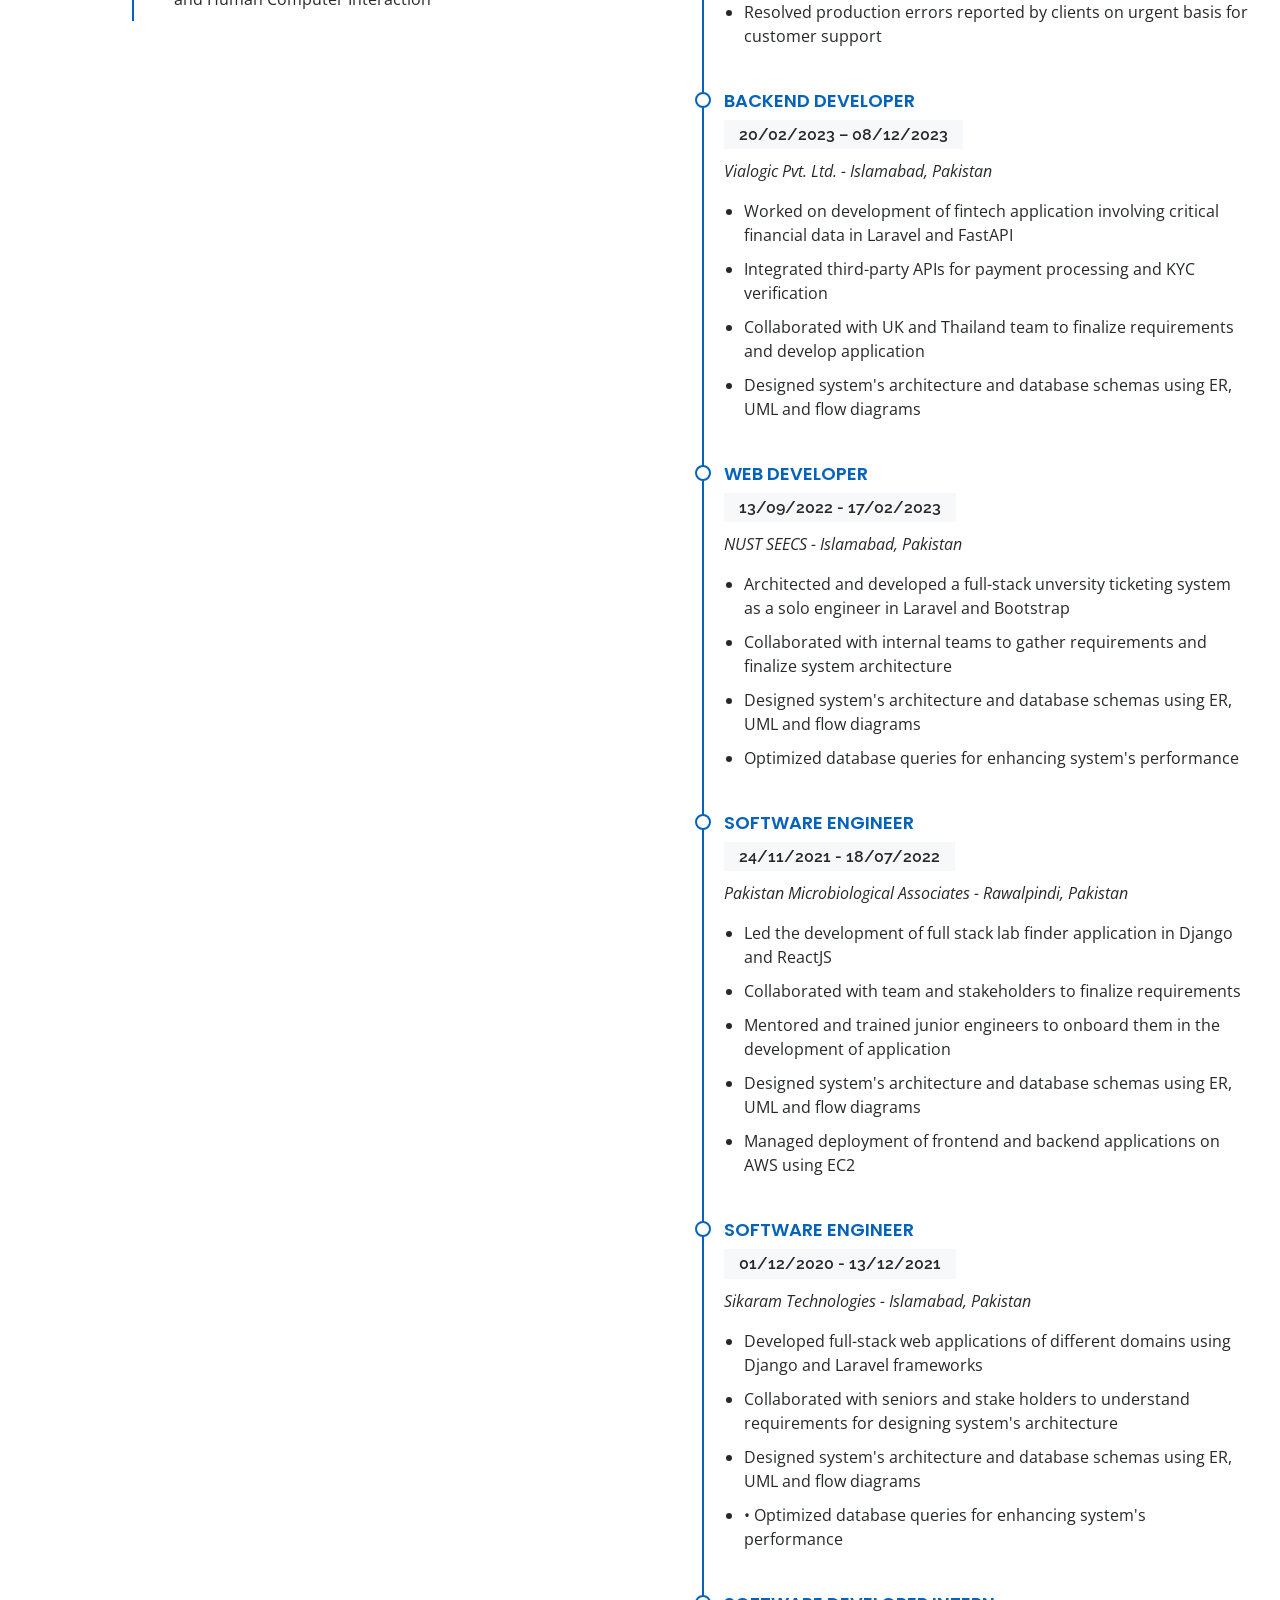
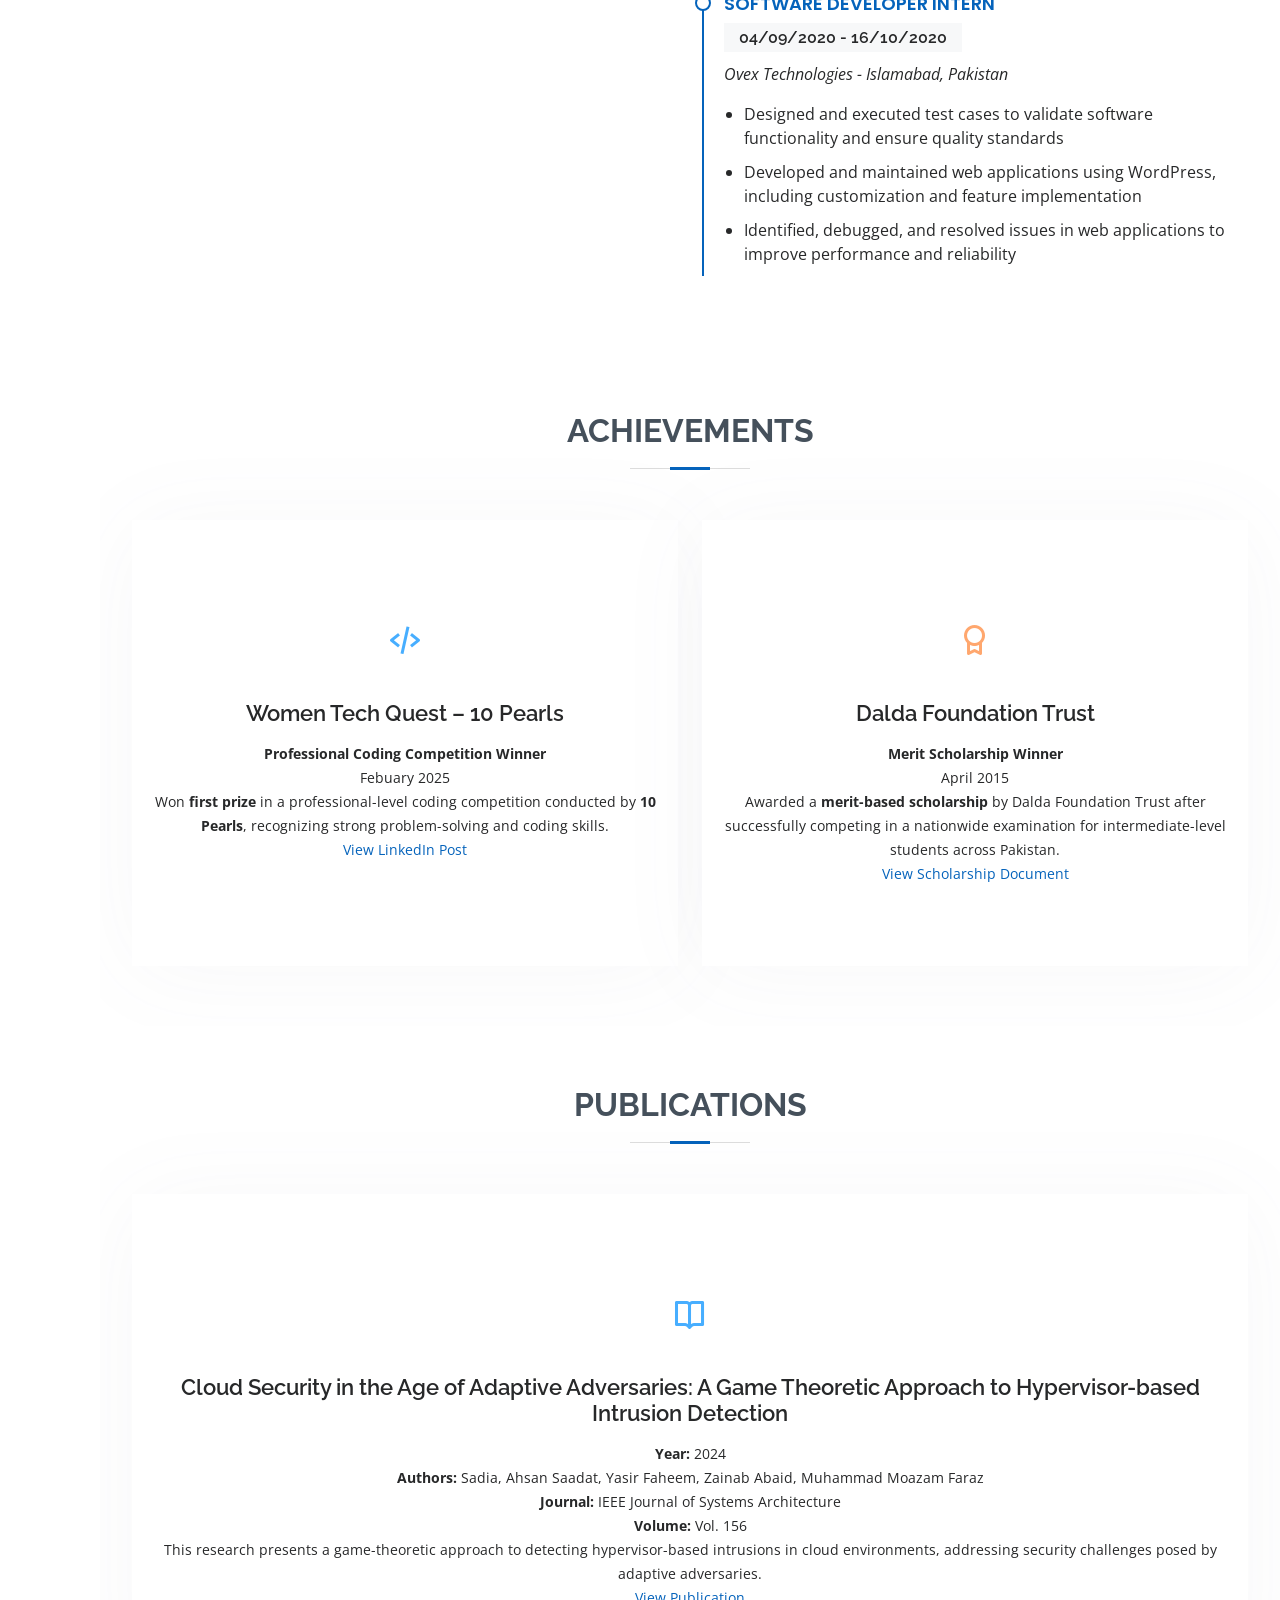
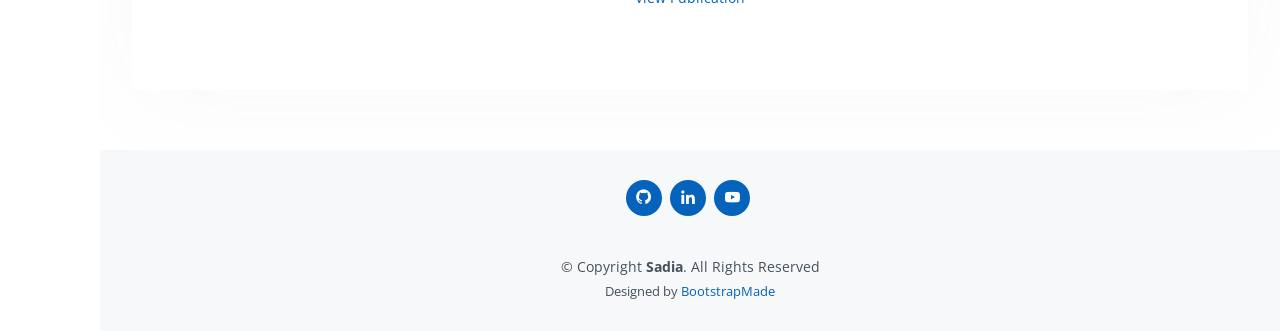
==== commit e098e5a8: "Updated portfolio" ====
--- a/index.html
+++ b/index.html
@@ -47,62 +47,38 @@
 	<link href="assets/css/style.css" rel="stylesheet" />
 
 	<!-- =======================================================
-      * Template Name: MyResume - v4.10.0
-      * Template URL: https://bootstrapmade.com/free-html-bootstrap-template-my-resume/
-      * Author: BootstrapMade.com
-      * License: https://bootstrapmade.com/license/
-      ======================================================== -->
+  * Template Name: MyResume - v4.10.0
+  * Template URL: https://bootstrapmade.com/free-html-bootstrap-template-my-resume/
+  * Author: BootstrapMade.com
+  * License: https://bootstrapmade.com/license/
+  ======================================================== -->
 </head>
 
 <body>
 	<!-- ======= Mobile nav toggle button ======= -->
-	<!-- <button type="button" class="mobile-nav-toggle d-xl-none"><i class="bi bi-list mobile-nav-toggle"></i></button> --><i
-		class="bi bi-list mobile-nav-toggle d-lg-none"> </i>
+	<!-- <button type="button" class="mobile-nav-toggle d-xl-none"><i class="bi bi-list mobile-nav-toggle"></i></button> -->
+	<i class="bi bi-list mobile-nav-toggle d-lg-none"></i>
 	<!-- ======= Header ======= -->
 	<header id="header" class="d-flex flex-column justify-content-center">
 		<nav id="navbar" class="navbar nav-menu">
 			<ul>
 				<li>
-					<a href="#hero" class="nav-link scrollto active">
-						<i class="bx bx-home"></i>
-						<span>Home</span>
-					</a>
+					<a href="#hero" class="nav-link scrollto active"><i class="bx bx-home"></i> <span>Home</span></a>
 				</li>
 				<li>
-					<a href="#about" class="nav-link scrollto">
-						<i class="bx bx-user"></i>
-						<span>About</span>
-					</a>
+					<a href="#about" class="nav-link scrollto"><i class="bx bx-user"></i> <span>About</span></a>
 				</li>
 				<li>
-					<a href="#skills" class="nav-link scrollto">
-						<i class="bx bx-file-blank"></i>
-						<span>Skills</span>
-					</a>
+					<a href="#resume" class="nav-link scrollto"><i class="bx bx-file-blank"></i>
+						<span>Resume</span></a>
 				</li>
 				<li>
-					<a href="#resume" class="nav-link scrollto">
-						<i class="bx bx-file-blank"></i>
-						<span>Resume</span>
-					</a>
+					<a href="#achievements" class="nav-link scrollto"><i class="bx bx-trophy"></i>
+						<span>Achievements</span></a>
 				</li>
 				<li>
-					<a href="#portfolio" class="nav-link scrollto"
-						><i class="bx bx-book-content"></i>
-						<span>Portfolio</span></a
-					>
-				</li>
-				<li>
-					<a href="#services" class="nav-link scrollto">
-						<i class="bx bx-server"></i>
-						<span>Services</span>
-					</a>
-				</li>
-				<li>
-					<a href="#contact" class="nav-link scrollto">
-						<i class="bx bx-envelope"></i>
-						<span>Contact</span>
-					</a>
+					<a href="#publications" class="nav-link scrollto"><i class="bx bx-book-open"></i>
+						<span>Publications</span></a>
 				</li>
 			</ul>
 		</nav>
@@ -113,24 +89,19 @@
 	<!-- ======= Hero Section ======= -->
 	<section id="hero" class="d-flex flex-column justify-content-center">
 		<div class="container" data-aos="zoom-in" data-aos-delay="100">
-			<h1>Sadia Malik</h1>
+			<h1>Sadia</h1>
 			<p>
 				I'm
-				<span class="typed"
-					data-typed-items="Software Engineer, Full Stack Developer, Web Developer, ML Engineer"></span>
+				<span class="typed" data-typed-items="Software Engineer, Backend Engineer, Full Stack Developer"></span>
 			</p>
 			<div class="social-links">
-				<a href="https://github.com/imsadia" class="github">
-					<i class="bx bxl-github"></i>
-				</a>
-				<a href="https://www.linkedin.com/in/sadia-malik-65b01b163" class="linkedin">
-					<i class="bx bxl-linkedin"></i>
-				</a>
-				<a href="https://www.youtube.com/@SigmaWonderz" class="youtube">
-					<i class="bx bxl-youtube"></i>
-				</a>
-				<a href="#" class="google">
-					<i class="bx bxl-google"></i>
+				<a href="https://github.com/imsadia" class="github"><i class="bx bxl-github" target="_blank"></i></a>
+				<a href="https://www.linkedin.com/in/sadia-malik-65b01b163" class="linkedin" target="_blank"><i
+						class="bx bxl-linkedin"></i></a>
+				<a href="https://www.youtube.com/@SigmaWonderz" class="youtube" target="_blank"><i
+						class="bx bxl-youtube"></i></a>
+				<a href="mailto:imsadia.official@gmail.com" class="email-link" target="_blank">
+					<i class="bx bxs-envelope"></i>
 				</a>
 			</div>
 		</div>
@@ -146,26 +117,27 @@
 				</div>
 
 				<div class="row">
-					<div class="col-lg-4">
-						<img src="assets/img/profile-img.jpg" class="img-fluid" alt="" />
-					</div>
-					<div class="col-lg-8 pt-4 pt-lg-0 content">
-						<h3>Software Engineer &amp; Web Developer</h3>
+					<div class="col-lg-12 pt-4 pt-lg-0 content">
+						<h3>Software Engineer</h3>
 						<p class="fst-italic">
 							Hello, my name is Sadia. I am a passionate,
 							ambitious and hardworking Software Engineer. I
 							have
 							<span class="experience"></span>+ years of
-							full-stack web application development expertise
-							in the industry. I do not limit myself to the
-							specific technologies or frameworks. I have the
-							proven capacity to quickly learn any technology
-							or framework required to create user friendly
-							and full-fledged applications. Moreover, I have
-							excellent analytical, problem-solving, and
-							logic-building skills. I am always appreciated
-							by my fellow beings and clients for quality work
-							and time management skills.
+							professional experience developing data-driven and complex applications in the healthcare,
+							crowdfunding, and fintech domains. My technical background includes strong hands-on
+							experience with Python, Django, Django REST Framework, and FastAPI, where I have worked on
+							designing reliable and scalable backend systems.
+
+							I approach technical challenges with a problem-solving mindset and a strong interest in
+							data-driven decision-making. In my professional work, I have frequently dealt with complex
+							system logic, large datasets, and performance-critical components, which has strengthened my
+							analytical thinking and problem-solving skills.
+
+							Alongside technical development, I have taken on leadership responsibilities, including
+							leading engineering tasks, mentoring junior engineers, and onboarding new team members. I
+							value collaboration, clear communication, and teamwork, and I strive to create an
+							environment where knowledge sharing and collective problem-solving are encouraged.
 						</p>
 						<p class="fst-italic">
 							Here are the technologies that I have been
@@ -177,15 +149,15 @@
 								<ul>
 									<li>
 										<i class="bi bi-chevron-right"></i>
-										Laravel
+										Python
 									</li>
 									<li>
 										<i class="bi bi-chevron-right"></i>
-										JavaScript|jQuery
+										Django|Django REST Framework
 									</li>
 									<li>
 										<i class="bi bi-chevron-right"></i>
-										Python
+										FastAPI
 									</li>
 								</ul>
 							</div>
@@ -194,19 +166,55 @@
 								<ul>
 									<li>
 										<i class="bi bi-chevron-right"></i>
-										Django
+										HTML, CSS, JavaScript, Bootstrap
 									</li>
 									<li>
 										<i class="bi bi-chevron-right"></i>
-										ReactJS|React Redux
+										Celery, Redis, RabbitMQ
 									</li>
 									<li>
 										<i class="bi bi-chevron-right"></i>
-										PHP
+										MySQL, PostgreSQL
 									</li>
 								</ul>
 							</div>
 						</div>
+
+						<!-- <div class="row">
+                <div class="col-lg-6">
+                  <ul>
+                    <li>
+                      <i class="bi bi-chevron-right"></i>
+                      <strong>Birthday:</strong> <span>21 January 1998</span>
+                    </li>
+                    <li>
+                      <i class="bi bi-chevron-right"></i>
+                      <strong>City:</strong> <span>Islamabad, Pakistan</span>
+                    </li>
+                    <li>
+                      <i class="bi bi-chevron-right"></i>
+                      <strong>Degree:</strong> <span>MS Artificial Intelligence</span>
+                    </li>
+                  </ul>
+                </div>
+                <div class="col-lg-6">
+                  <ul>
+                    <li>
+                      <i class="bi bi-chevron-right"></i>
+                      <strong>Website:</strong> <span>www.imsadia.com</span>
+                    </li>
+                    <li>
+                      <i class="bi bi-chevron-right"></i>
+                      <strong>Email:</strong>
+                      <span>maliksadia0015@gmail.com</span>
+                    </li>
+                    <li>
+                      <i class="bi bi-chevron-right"></i>
+                      <strong>Freelance:</strong> <span>Available</span>
+                    </li>
+                  </ul>
+                </div>
+              </div> -->
 					</div>
 				</div>
 			</div>
@@ -215,74 +223,75 @@
 
 		<!-- ======= Facts Section ======= -->
 		<!-- <section id="facts" class="facts">
-            				<div class="container" data-aos="fade-up">
-            					<div class="section-title">
-            						<h2>Facts</h2>
-            						<p>
-            							Magnam dolores commodi suscipit. Necessitatibus eius
-            							consequatur ex aliquid fuga eum quidem. Sit sint
-            							consectetur velit. Quisquam quos quisquam
-            							cupiditate. Et nemo qui impedit suscipit alias ea.
-            							Quia fugiat sit in iste officiis commodi quidem hic
-            							quas.
-            						</p>
-            					</div>
-            
-            					<div class="row">
-            						<div class="col-lg-3 col-md-6">
-            							<div class="count-box">
-            								<i class="bi bi-emoji-smile"></i>
-            								<span
-            									data-purecounter-start="0"
-            									data-purecounter-end="232"
-            									data-purecounter-duration="1"
-            									class="purecounter"
-            								></span>
-            								<p>Happy Clients</p>
-            							</div>
-            						</div>
-            
-            						<div class="col-lg-3 col-md-6 mt-5 mt-md-0">
-            							<div class="count-box">
-            								<i class="bi bi-journal-richtext"></i>
-            								<span
-            									data-purecounter-start="0"
-            									data-purecounter-end="521"
-            									data-purecounter-duration="1"
-            									class="purecounter"
-            								></span>
-            								<p>Projects</p>
-            							</div>
-            						</div>
-            
-            						<div class="col-lg-3 col-md-6 mt-5 mt-lg-0">
-            							<div class="count-box">
-            								<i class="bi bi-headset"></i>
-            								<span
-            									data-purecounter-start="0"
-            									data-purecounter-end="1463"
-            									data-purecounter-duration="1"
-            									class="purecounter"
-            								></span>
-            								<p>Hours Of Support</p>
-            							</div>
-            						</div>
-            
-            						<div class="col-lg-3 col-md-6 mt-5 mt-lg-0">
-            							<div class="count-box">
-            								<i class="bi bi-award"></i>
-            								<span
-            									data-purecounter-start="0"
-            									data-purecounter-end="25"
-            									data-purecounter-duration="1"
-            									class="purecounter"
-            								></span>
-            								<p>Awards</p>
-            							</div>
-            						</div>
-            					</div>
-            				</div>
-            			</section> -->
+				<div class="container" data-aos="fade-up">
+					<div class="section-title">
+						<h2>Facts</h2>
+						<p>
+							Magnam dolores commodi suscipit. Necessitatibus eius
+							consequatur ex aliquid fuga eum quidem. Sit sint
+							consectetur velit. Quisquam quos quisquam
+							cupiditate. Et nemo qui impedit suscipit alias ea.
+							Quia fugiat sit in iste officiis commodi quidem hic
+							quas.
+						</p>
+					</div>
+
+					<div class="row">
+						<div class="col-lg-3 col-md-6">
+							<div class="count-box">
+								<i class="bi bi-emoji-smile"></i>
+								<span
+									data-purecounter-start="0"
+									data-purecounter-end="232"
+									data-purecounter-duration="1"
+									class="purecounter"
+								></span>
+								<p>Happy Clients</p>
+							</div>
+						</div>
+
+						<div class="col-lg-3 col-md-6 mt-5 mt-md-0">
+							<div class="count-box">
+								<i class="bi bi-journal-richtext"></i>
+								<span
+									data-purecounter-start="0"
+									data-purecounter-end="521"
+									data-purecounter-duration="1"
+									class="purecounter"
+								></span>
+								<p>Projects</p>
+							</div>
+						</div>
+
+						<div class="col-lg-3 col-md-6 mt-5 mt-lg-0">
+							<div class="count-box">
+								<i class="bi bi-headset"></i>
+								<span
+									data-purecounter-start="0"
+									data-purecounter-end="1463"
+									data-purecounter-duration="1"
+									class="purecounter"
+								></span>
+								<p>Hours Of Support</p>
+							</div>
+						</div>
+
+						<div class="col-lg-3 col-md-6 mt-5 mt-lg-0">
+							<div class="count-box">
+								<i class="bi bi-award"></i>
+								<span
+									data-purecounter-start="0"
+									data-purecounter-end="25"
+									data-purecounter-duration="1"
+									class="purecounter"
+								></span>
+								<p>Awards</p>
+							</div>
+						</div>
+					</div>
+				</div>
+			</section> -->
+		-->
 		<!-- End Facts Section -->
 
 		<!-- ======= Skills Section ======= -->
@@ -291,17 +300,14 @@
 				<div class="section-title">
 					<h2>Skills</h2>
 					<p>
-						The technologies that I have been working on from
-						the start of my career until now are listed below.
+						Technologies I have worked with over the course of my career are listed below.
 					</p>
 				</div>
 
 				<div class="row skills-content">
 					<div class="col-lg-6">
 						<div class="progress">
-							<span class="skill">Laravel
-								<i class="val">90%</i>
-							</span>
+							<span class="skill">Python <i class="val">90%</i></span>
 							<div class="progress-bar-wrap">
 								<div class="progress-bar" role="progressbar" aria-valuenow="90" aria-valuemin="0"
 									aria-valuemax="100"></div>
@@ -309,73 +315,43 @@
 						</div>
 
 						<div class="progress">
-							<span class="skill">Django
-								<i class="val">85%</i>
-							</span>
+							<span class="skill">Django <i class="val">90%</i></span>
 							<div class="progress-bar-wrap">
-								<div class="progress-bar" role="progressbar" aria-valuenow="85" aria-valuemin="0"
+								<div class="progress-bar" role="progressbar" aria-valuenow="90" aria-valuemin="0"
 									aria-valuemax="100"></div>
 							</div>
 						</div>
 
 						<div class="progress">
-							<span class="skill">JavaScript
-								<i class="val">75%</i>
-							</span>
+							<span class="skill">FastAPI <i class="val">80%</i></span>
+							<div class="progress-bar-wrap">
+								<div class="progress-bar" role="progressbar" aria-valuenow="80" aria-valuemin="0"
+									aria-valuemax="100"></div>
+							</div>
+						</div>
+					</div>
+
+					<div class="col-lg-6">
+						<div class="progress">
+							<span class="skill">HTML, CSS, JavaScript, Bootstrap <i class="val">80%</i></span>
+							<div class="progress-bar-wrap">
+								<div class="progress-bar" role="progressbar" aria-valuenow="80" aria-valuemin="0"
+									aria-valuemax="100"></div>
+							</div>
+						</div>
+
+						<div class="progress">
+							<span class="skill">MySQL, PostgreSQL <i class="val">80%</i></span>
+							<div class="progress-bar-wrap">
+								<div class="progress-bar" role="progressbar" aria-valuenow="80" aria-valuemin="0"
+									aria-valuemax="100"></div>
+							</div>
+						</div>
+
+						<div class="progress">
+							<span class="skill">Celery, Redis, RabbitMQ <i class="val">75%</i></span>
 							<div class="progress-bar-wrap">
 								<div class="progress-bar" role="progressbar" aria-valuenow="75" aria-valuemin="0"
-									aria-valuemax="100"></div>
-							</div>
-						</div>
-
-						<div class="progress">
-							<span class="skill">Python
-								<i class="val">75%</i>
-							</span>
-							<div class="progress-bar-wrap">
-								<div class="progress-bar" role="progressbar" aria-valuenow="75" aria-valuemin="0"
-									aria-valuemax="100"></div>
-							</div>
-						</div>
-					</div>
-
-					<div class="col-lg-6">
-						<div class="progress">
-							<span class="skill">ReactJS
-								<i class="val">70%</i>
-							</span>
-							<div class="progress-bar-wrap">
-								<div class="progress-bar" role="progressbar" aria-valuenow="70" aria-valuemin="0"
-									aria-valuemax="100"></div>
-							</div>
-						</div>
-
-						<div class="progress">
-							<span class="skill">React Redux
-								<i class="val">60%</i>
-							</span>
-							<div class="progress-bar-wrap">
-								<div class="progress-bar" role="progressbar" aria-valuenow="70" aria-valuemin="0"
-									aria-valuemax="100"></div>
-							</div>
-						</div>
-
-						<div class="progress">
-							<span class="skill">jQuery
-								<i class="val">70%</i>
-							</span>
-							<div class="progress-bar-wrap">
-								<div class="progress-bar" role="progressbar" aria-valuenow="70" aria-valuemin="0"
-									aria-valuemax="100"></div>
-							</div>
-						</div>
-
-						<div class="progress">
-							<span class="skill">PHP
-								<i class="val">60%</i>
-							</span>
-							<div class="progress-bar-wrap">
-								<div class="progress-bar" role="progressbar" aria-valuenow="60" aria-valuemin="0"
 									aria-valuemax="100"></div>
 							</div>
 						</div>
@@ -400,36 +376,33 @@
 					<div class="col-lg-6">
 						<h3 class="resume-title">Sumary</h3>
 						<div class="resume-item pb-0">
-							<h4>Sadia Malik</h4>
+							<h4>Sadia</h4>
 							<p>
-								<em>Innovative, passionate, and
-									deadline-driven Software Engineer having
-									2+ years of full-stack web application
-									development expertise. Proven capacity
-									to quickly learn any technology or
-									framework required to create
-									userfriendly and full-fledged
-									applications. Have excellent analytical,
-									problem-solving, and logic-building
-									skills.
+								<em>Backend-focused software engineer with over 5 years of experience
+									building data-driven applications in
+									healthcare, crowdfunding, and fintech. I work mainly with Python, Django, Django
+									REST Framework, and FastAPI to design
+									reliable and scalable backend systems.
+
+									I enjoy solving complex problems and working with large datasets, and I approach
+									challenges with a practical, analytical
+									mindset. Alongside development, I’ve led engineering tasks, mentored junior
+									engineers, and helped onboard new team
+									members. I value teamwork, clear communication, and collaborative problem-solving.
 								</em>
 							</p>
 							<ul>
-								<li>I-10/1 Islamabad</li>
-								<li>maliksadia0015@gmail.com</li>
+								<li>imsadia.official@gmail.com</li>
 							</ul>
 						</div>
 
 						<h3 class="resume-title">Education</h3>
 						<div class="resume-item">
 							<h4>MS Artificial Intelligence</h4>
-							<h5>2021 - Present</h5>
-							<p>
-								<em>NUST SEECS Islamabad, PK</em>
-							</p>
+							<h5>13/09/2021 - 01/01/2024</h5>
+							<p><em>NUST SEECS - Islamabad, Pakistan</em></p>
 							<ul>
-								<li>3.5 CGPA</li>
-								<li>Course Work Completed</li>
+								<li>3.6 CGPA</li>
 								<li>
 									Courses | Artificial Intelligence,
 									Machine Learning, Deep Learning, Advance
@@ -445,10 +418,8 @@
 						</div>
 						<div class="resume-item">
 							<h4>BS Software Engineering</h4>
-							<h5>2017 - 2021</h5>
-							<p>
-								<em>Bahria University Islamabad, PK</em>
-							</p>
+							<h5>11/09/2017 - 05/08/2021</h5>
+							<p><em>Bahria University - Islamabad, Pakistan</em></p>
 							<ul>
 								<li>3.69 CGPA</li>
 								<li>Cum Laude Honors</li>
@@ -468,116 +439,177 @@
 						</h3>
 
 						<div class="resume-item">
+							<h4>Senior Python Developer</h4>
+							<h5>28/11/2024 – Current</h5>
+							<p><em>31 Green Pvt. Ltd. – Islamabad, Pakistan </em></p>
+							<ul>
+								<li>
+									Working on the development of scalable, reliable and secure APIs and backend
+									applications in Django and
+									FastAPI for UK based healthcare platforms
+								</li>
+								<li>
+									Designing backend solutions to automate daily tasks for GPs, pharmacists and
+									clinical staff
+								</li>
+								<li>
+									Designing system's architecture and database schemas using ER, UML and flow diagrams
+								</li>
+								<li>
+									Working on optimization of database queries to increase performance of application
+								</li>
+								<li>
+									Working on processing large amount of patients critical data to automate
+									appointments for the whole year
+								</li>
+								<li>
+									Working directly with UK clients and diverse teams to refine requirements to deliver
+									backend solutions aligned
+									with NHS policies
+								</li>
+								<li>
+									Debugging and resolving production errors reported by clients for customer support
+								</li>
+							</ul>
+						</div>
+
+						<div class="resume-item">
+							<h4>Software Engineer</h4>
+							<h5>18/12/2023 – 27/11/2024</h5>
+							<p><em>Azm Development – Islamabad, Pakistan </em></p>
+							<ul>
+								<li>
+									Worked on large scale crowdfunding applications developed in Django
+								</li>
+								<li>
+									Collaborated with Saudi and Poland team for gathering requirements and developing
+									application
+								</li>
+								<li>
+									Designed onboarding/training plans and delivered knowledge transfer sessions
+								</li>
+								<li>
+									Resolved complex data inconsistencies in financial report to support accurate
+									reconciliation of payments
+								</li>
+								<li>
+									Resolved production errors reported by clients on urgent basis for customer support
+								</li>
+							</ul>
+						</div>
+
+
+						<div class="resume-item">
 							<h4>Backend Developer</h4>
-							<h5>Feb 2023 - Present</h5>
+							<h5>20/02/2023 – 08/12/2023</h5>
+							<p><em>Vialogic Pvt. Ltd. - Islamabad, Pakistan </em></p>
+							<ul>
+								<li>
+									Worked on development of fintech application involving critical financial data in
+									Laravel and FastAPI
+								</li>
+								<li>
+									Integrated third-party APIs for payment processing and KYC verification
+								</li>
+								<li>
+									Collaborated with UK and Thailand team to finalize requirements and develop
+									application
+								</li>
+								<li>
+									Designed system's architecture and database schemas using ER, UML and flow diagrams
+								</li>
+							</ul>
+						</div>
+
+						<div class="resume-item">
+							<h4>Web Developer</h4>
+							<h5>13/09/2022 - 17/02/2023</h5>
+							<p><em>NUST SEECS - Islamabad, Pakistan </em></p>
+							<ul>
+								<li>
+									Architected and developed a full-stack unversity ticketing system as a solo engineer
+									in Laravel and Bootstrap
+								</li>
+								<li>
+									Collaborated with internal teams to gather requirements and finalize system
+									architecture
+								</li>
+								<li>
+									Designed system's architecture and database schemas using ER, UML and flow
+									diagrams
+								</li>
+								<li>
+									Optimized database queries for enhancing system's performance
+								</li>
+							</ul>
+						</div>
+
+						<div class="resume-item">
+							<h4>Software Engineer</h4>
+							<h5>24/11/2021 - 18/07/2022</h5>
 							<p>
-								<em>Vialogic Pvt Ltd, Islamabad, PK
-								</em>
+								<em>Pakistan Microbiological Associates - Rawalpindi, Pakistan</em>
 							</p>
 							<ul>
 								<li>
-									Collaborate with product managers, designers, and other
-									stakeholders to analyze and understand the requirements
-								</li>
-								<li>
-									Develop Restful APIs in Laravel for international payment services
-								</li>
-								<li>
-									Integrate 3rd Party Payment APIs like Volt, PayCross, Revolut, DeeMoney etc. to enhance product scope
-								</li>
-								<li>
-									Full stack development in PHP, Bootstrap, JavaScript, and AJAX to
-									deliver well-functioning Backoffice UIs for the client
+									Led the development of full stack lab finder application in Django and ReactJS
+								</li>
+								<li>
+									Collaborated with team and stakeholders to finalize requirements
+								</li>
+								<li>
+									Mentored and trained junior engineers to onboard them in the development of
+									application
+								</li>
+								<li>
+									Designed system's architecture and database schemas using ER, UML and flow diagrams
+								</li>
+								<li>
+									Managed deployment of frontend and backend applications on AWS using EC2
 								</li>
 							</ul>
 						</div>
 
 						<div class="resume-item">
-							<h4>Web Developer</h4>
-							<h5>Sep 2022 - Feb 2023</h5>
+							<h4>Software Engineer</h4>
+							<h5>01/12/2020 - 13/12/2021</h5>
 							<p>
-								<em>NUST SEECS, Islamabad, PK
-								</em>
+								<em>Sikaram Technologies - Islamabad, Pakistan</em>
 							</p>
 							<ul>
 								<li>
-									Work with the development team and
-									product managers to ideate software
-									solutions
-								</li>
-								<li>
-									Design client-side and server-side
-									architecture
-								</li>
-								<li>
-									Develop and manage well-functioning
-									databases, APIs, and mobile responsive
-									applications
-								</li>
-								<li>
-									Test software to ensure security,
-									responsiveness and efficiency
+									Developed full-stack web applications of different domains using Django and Laravel
+									frameworks
+								</li>
+								<li>
+									Collaborated with seniors and stake holders to understand requirements for designing
+									system's architecture
+								</li>
+								<li>
+									Designed system's architecture and database schemas using ER, UML and flow diagrams
+								</li>
+								<li>
+									• Optimized database queries for enhancing system's performance
 								</li>
 							</ul>
 						</div>
 
 						<div class="resume-item">
-							<h4>Software Engineer</h4>
-							<h5>Nov 2021 - Jul 2022</h5>
+							<h4>Software Developer Intern</h4>
+							<h5>04/09/2020 - 16/10/2020</h5>
 							<p>
-								<em>Pakistan Microbiological Associates,
-									Rawalpindi, PK</em>
+								<em>Ovex Technologies - Islamabad, Pakistan</em>
 							</p>
 							<ul>
-								<li>
-									Application development and deployment
-									using ReactJS, Django, AWS, GoDaddy,
-									Google APIs, GitHub, and GitScrum
-								</li>
-								<li>
-									Manage and design the database schemas
-									and models
-								</li>
-								<li>
-									Work as a Team Leader, motivate and
-									train the team
-								</li>
-							</ul>
-						</div>
-
-						<div class="resume-item">
-							<h4>Software Engineer</h4>
-							<h5>Dec 2020 - Dec 2021</h5>
-							<p>
-								<em>Citologic Solutions, Islamabad, PK</em>
-							</p>
-							<ul>
-								<li>
-									Full stack web applications development
-									using Python, Django, PHP, Laravel,
-									JavaScript, and Angular
-								</li>
-								<li>
-									Create SQL queries for web development
-									in PHP
-								</li>
-								<li>
-									Learn new technologies and frameworks
-								</li>
-							</ul>
-						</div>
-
-						<div class="resume-item">
-							<h4>Software Developer Intern</h4>
-							<h5>Sep 2020 - Oct 2020</h5>
-							<p>
-								<em>Ovex Technologies, Islamabad, PK</em>
-							</p>
-							<ul>
-								<li>WordPress websites development</li>
-								<li>
-									Applications testing and bug report
-									creation
+								<li>Designed and executed test cases to validate software functionality and ensure
+									quality standards</li>
+								<li>
+									Developed and maintained web applications using WordPress, including customization
+									and feature implementation
+								</li>
+								<li>
+									Identified, debugged, and resolved issues in web applications to improve performance
+									and reliability
 								</li>
 							</ul>
 						</div>
@@ -588,564 +620,603 @@
 		<!-- End Resume Section -->
 
 		<!-- ======= Portfolio Section ======= -->
-		<section id="portfolio" class="portfolio section-bg">
+		<!-- <section id="portfolio" class="portfolio section-bg">
+        <div class="container" data-aos="fade-up">
+          <div class="section-title">
+            <h2>Portfolio</h2>
+            <p>
+              Magnam dolores commodi suscipit. Necessitatibus eius consequatur
+              ex aliquid fuga eum quidem. Sit sint consectetur velit. Quisquam
+              quos quisquam cupiditate. Et nemo qui impedit suscipit alias ea.
+              Quia fugiat sit in iste officiis commodi quidem hic quas.
+            </p>
+          </div>
+
+          <div class="row">
+            <div
+              class="col-lg-12 d-flex justify-content-center"
+              data-aos="fade-up"
+              data-aos-delay="100"
+            >
+              <ul id="portfolio-flters">
+                <li data-filter="*" class="filter-active">All</li>
+                <li data-filter=".filter-app">App</li>
+                <li data-filter=".filter-card">Card</li>
+                <li data-filter=".filter-web">Web</li>
+              </ul>
+            </div>
+          </div>
+
+          <div
+            class="row portfolio-container"
+            data-aos="fade-up"
+            data-aos-delay="200"
+          >
+            <div class="col-lg-4 col-md-6 portfolio-item filter-app">
+              <div class="portfolio-wrap">
+                <img
+                  src="assets/img/portfolio/portfolio-1.jpg"
+                  class="img-fluid"
+                  alt=""
+                />
+                <div class="portfolio-info">
+                  <h4>App 1</h4>
+                  <p>App</p>
+                  <div class="portfolio-links">
+                    <a
+                      href="assets/img/portfolio/portfolio-1.jpg"
+                      data-gallery="portfolioGallery"
+                      class="portfolio-lightbox"
+                      title="App 1"
+                      ><i class="bx bx-plus"></i
+                    ></a>
+                    <a
+                      href="portfolio-details.html"
+                      class="portfolio-details-lightbox"
+                      data-glightbox="type: external"
+                      title="Portfolio Details"
+                      ><i class="bx bx-link"></i
+                    ></a>
+                  </div>
+                </div>
+              </div>
+            </div>
+
+            <div class="col-lg-4 col-md-6 portfolio-item filter-web">
+              <div class="portfolio-wrap">
+                <img
+                  src="assets/img/portfolio/portfolio-2.jpg"
+                  class="img-fluid"
+                  alt=""
+                />
+                <div class="portfolio-info">
+                  <h4>Web 3</h4>
+                  <p>Web</p>
+                  <div class="portfolio-links">
+                    <a
+                      href="assets/img/portfolio/portfolio-2.jpg"
+                      data-gallery="portfolioGallery"
+                      class="portfolio-lightbox"
+                      title="Web 3"
+                      ><i class="bx bx-plus"></i
+                    ></a>
+                    <a
+                      href="portfolio-details.html"
+                      class="portfolio-details-lightbox"
+                      data-glightbox="type: external"
+                      title="Portfolio Details"
+                      ><i class="bx bx-link"></i
+                    ></a>
+                  </div>
+                </div>
+              </div>
+            </div>
+
+            <div class="col-lg-4 col-md-6 portfolio-item filter-app">
+              <div class="portfolio-wrap">
+                <img
+                  src="assets/img/portfolio/portfolio-3.jpg"
+                  class="img-fluid"
+                  alt=""
+                />
+                <div class="portfolio-info">
+                  <h4>App 2</h4>
+                  <p>App</p>
+                  <div class="portfolio-links">
+                    <a
+                      href="assets/img/portfolio/portfolio-3.jpg"
+                      data-gallery="portfolioGallery"
+                      class="portfolio-lightbox"
+                      title="App 2"
+                      ><i class="bx bx-plus"></i
+                    ></a>
+                    <a
+                      href="portfolio-details.html"
+                      class="portfolio-details-lightbox"
+                      data-glightbox="type: external"
+                      title="Portfolio Details"
+                      ><i class="bx bx-link"></i
+                    ></a>
+                  </div>
+                </div>
+              </div>
+            </div>
+
+            <div class="col-lg-4 col-md-6 portfolio-item filter-card">
+              <div class="portfolio-wrap">
+                <img
+                  src="assets/img/portfolio/portfolio-4.jpg"
+                  class="img-fluid"
+                  alt=""
+                />
+                <div class="portfolio-info">
+                  <h4>Card 2</h4>
+                  <p>Card</p>
+                  <div class="portfolio-links">
+                    <a
+                      href="assets/img/portfolio/portfolio-4.jpg"
+                      data-gallery="portfolioGallery"
+                      class="portfolio-lightbox"
+                      title="Card 2"
+                      ><i class="bx bx-plus"></i
+                    ></a>
+                    <a
+                      href="portfolio-details.html"
+                      class="portfolio-details-lightbox"
+                      data-glightbox="type: external"
+                      title="Portfolio Details"
+                      ><i class="bx bx-link"></i
+                    ></a>
+                  </div>
+                </div>
+              </div>
+            </div>
+
+            <div class="col-lg-4 col-md-6 portfolio-item filter-web">
+              <div class="portfolio-wrap">
+                <img
+                  src="assets/img/portfolio/portfolio-5.jpg"
+                  class="img-fluid"
+                  alt=""
+                />
+                <div class="portfolio-info">
+                  <h4>Web 2</h4>
+                  <p>Web</p>
+                  <div class="portfolio-links">
+                    <a
+                      href="assets/img/portfolio/portfolio-5.jpg"
+                      data-gallery="portfolioGallery"
+                      class="portfolio-lightbox"
+                      title="Web 2"
+                      ><i class="bx bx-plus"></i
+                    ></a>
+                    <a
+                      href="portfolio-details.html"
+                      class="portfolio-details-lightbox"
+                      data-glightbox="type: external"
+                      title="Portfolio Details"
+                      ><i class="bx bx-link"></i
+                    ></a>
+                  </div>
+                </div>
+              </div>
+            </div>
+
+            <div class="col-lg-4 col-md-6 portfolio-item filter-app">
+              <div class="portfolio-wrap">
+                <img
+                  src="assets/img/portfolio/portfolio-6.jpg"
+                  class="img-fluid"
+                  alt=""
+                />
+                <div class="portfolio-info">
+                  <h4>App 3</h4>
+                  <p>App</p>
+                  <div class="portfolio-links">
+                    <a
+                      href="assets/img/portfolio/portfolio-6.jpg"
+                      data-gallery="portfolioGallery"
+                      class="portfolio-lightbox"
+                      title="App 3"
+                      ><i class="bx bx-plus"></i
+                    ></a>
+                    <a
+                      href="portfolio-details.html"
+                      class="portfolio-details-lightbox"
+                      data-glightbox="type: external"
+                      title="Portfolio Details"
+                      ><i class="bx bx-link"></i
+                    ></a>
+                  </div>
+                </div>
+              </div>
+            </div>
+
+            <div class="col-lg-4 col-md-6 portfolio-item filter-card">
+              <div class="portfolio-wrap">
+                <img
+                  src="assets/img/portfolio/portfolio-7.jpg"
+                  class="img-fluid"
+                  alt=""
+                />
+                <div class="portfolio-info">
+                  <h4>Card 1</h4>
+                  <p>Card</p>
+                  <div class="portfolio-links">
+                    <a
+                      href="assets/img/portfolio/portfolio-7.jpg"
+                      data-gallery="portfolioGallery"
+                      class="portfolio-lightbox"
+                      title="Card 1"
+                      ><i class="bx bx-plus"></i
+                    ></a>
+                    <a
+                      href="portfolio-details.html"
+                      class="portfolio-details-lightbox"
+                      data-glightbox="type: external"
+                      title="Portfolio Details"
+                      ><i class="bx bx-link"></i
+                    ></a>
+                  </div>
+                </div>
+              </div>
+            </div>
+
+            <div class="col-lg-4 col-md-6 portfolio-item filter-card">
+              <div class="portfolio-wrap">
+                <img
+                  src="assets/img/portfolio/portfolio-8.jpg"
+                  class="img-fluid"
+                  alt=""
+                />
+                <div class="portfolio-info">
+                  <h4>Card 3</h4>
+                  <p>Card</p>
+                  <div class="portfolio-links">
+                    <a
+                      href="assets/img/portfolio/portfolio-8.jpg"
+                      data-gallery="portfolioGallery"
+                      class="portfolio-lightbox"
+                      title="Card 3"
+                      ><i class="bx bx-plus"></i
+                    ></a>
+                    <a
+                      href="portfolio-details.html"
+                      class="portfolio-details-lightbox"
+                      data-glightbox="type: external"
+                      title="Portfolio Details"
+                      ><i class="bx bx-link"></i
+                    ></a>
+                  </div>
+                </div>
+              </div>
+            </div>
+
+            <div class="col-lg-4 col-md-6 portfolio-item filter-web">
+              <div class="portfolio-wrap">
+                <img
+                  src="assets/img/portfolio/portfolio-9.jpg"
+                  class="img-fluid"
+                  alt=""
+                />
+                <div class="portfolio-info">
+                  <h4>Web 3</h4>
+                  <p>Web</p>
+                  <div class="portfolio-links">
+                    <a
+                      href="assets/img/portfolio/portfolio-9.jpg"
+                      data-gallery="portfolioGallery"
+                      class="portfolio-lightbox"
+                      title="Web 3"
+                      ><i class="bx bx-plus"></i
+                    ></a>
+                    <a
+                      href="portfolio-details.html"
+                      class="portfolio-details-lightbox"
+                      data-glightbox="type: external"
+                      title="Portfolio Details"
+                      ><i class="bx bx-link"></i
+                    ></a>
+                  </div>
+                </div>
+              </div>
+            </div>
+          </div>
+        </div>
+      </section> -->
+		<!-- End Portfolio Section -->
+
+		<!-- ======= Achievements Section ======= -->
+		<section id="achievements" class="services">
 			<div class="container" data-aos="fade-up">
 				<div class="section-title">
-					<h2>Portfolio</h2>
-					<p>
-						You can have a glimpse of some of the projects I have worked on in the past.
-					</p>
-				</div>
-
-				<!-- <div class="row">
-					<div class="col-lg-12 d-flex justify-content-center" data-aos="fade-up" data-aos-delay="100">
-						<ul id="portfolio-flters">
-							<li data-filter="*" class="filter-active">All</li>
-							<li data-filter=".filter-app">App</li>
-							<li data-filter=".filter-card">Card</li>
-							<li data-filter=".filter-web">Web</li>
-						</ul>
+					<h2>Achievements</h2>
+				</div>
+
+				<div class="row">
+
+					<!-- Achievement 1 -->
+					<div class="col-lg-6 col-md-6 d-flex align-items-stretch" data-aos="zoom-in" data-aos-delay="100">
+						<div class="icon-box iconbox-blue">
+							<div class="icon">
+								<i class="bx bx-code-alt"></i>
+							</div>
+							<h4>Women Tech Quest – 10 Pearls</h4>
+							<p><strong>Professional Coding Competition Winner</strong> <br> Febuary 2025</p>
+							<p>
+								Won <strong>first prize</strong> in a professional-level coding competition conducted by
+								<strong>10 Pearls</strong>, recognizing strong problem-solving and coding skills.
+							</p>
+							<p>
+								<a href="https://www.linkedin.com/posts/sadia-malik-65b01b163_womenintech-wtq2025-wtq-activity-7296829437059203072-xiia?utm_source=share&utm_medium=member_desktop&rcm=ACoAACb6zucBDwhYhhz-C_XxpF3IWzVu-p3BxmA"
+									target="_blank">View
+									LinkedIn Post</a>
+							</p>
+						</div>
 					</div>
-				</div> -->
-
-				<div class="row portfolio-container" data-aos="fade-up" data-aos-delay="200">
-					<div class="col-lg-4 col-md-6 portfolio-item filter-app">
-						<div class="portfolio-wrap">
-							<img src="assets/img/portfolio/portfolio-1.jpg" class="img-fluid" alt="" />
-							<div class="portfolio-info">
-								<h4>Ticketing System</h4>
-								<p>Web Application</p>
-								<div class="portfolio-links">
-									<a href="assets/img/portfolio/portfolio-1.jpg" data-gallery="portfolioGallery"
-										class="portfolio-lightbox" title="Ticketing System">
-										<i class="bx bx-plus"></i>
-									</a>
-									<a href="adm-details.html" class="portfolio-details-lightbox"
-										data-glightbox="type: external" title="Portfolio Details">
-										<i class="bx bx-link"></i>
-									</a>
-								</div>
-							</div>
+
+					<!-- Achievement 2 -->
+					<div class="col-lg-6 col-md-6 d-flex align-items-stretch" data-aos="zoom-in" data-aos-delay="200">
+						<div class="icon-box iconbox-orange">
+							<div class="icon">
+								<i class="bx bx-award"></i>
+							</div>
+							<h4>Dalda Foundation Trust</h4>
+							<p><strong>Merit Scholarship Winner</strong> <br> April 2015</p>
+							<p>
+								Awarded a <strong>merit-based scholarship</strong> by Dalda Foundation Trust after
+								successfully competing in a nationwide examination for intermediate-level students
+								across Pakistan.
+							</p>
+							<p>
+								<a href="https://drive.google.com/file/d/14Ev3qXsgXUf2N3fHixHUcixVRc-4q3K9/view?usp=sharing"
+									target="_blank">
+									View Scholarship Document
+								</a>
+							</p>
 						</div>
 					</div>
 
-					<div class="col-lg-4 col-md-6 portfolio-item filter-app">
-						<div class="portfolio-wrap">
-							<img src="assets/img/portfolio/portfolio-2.jpg" class="img-fluid" alt="" />
-							<div class="portfolio-info">
-								<h4>Admission Portal</h4>
-								<p>Web Application</p>
-								<div class="portfolio-links">
-									<a href="assets/img/portfolio/portfolio-2.jpg" data-gallery="portfolioGallery"
-										class="portfolio-lightbox" title="Admission Portal">
-										<i class="bx bx-plus"></i>
-									</a>
-									<a href="tms-details.html" class="portfolio-details-lightbox"
-										data-glightbox="type: external" title="Portfolio Details">
-										<i class="bx bx-link"></i>
-									</a>
-								</div>
-							</div>
-						</div>
-					</div>
-
-					<div class="col-lg-4 col-md-6 portfolio-item filter-app">
-						<div class="portfolio-wrap">
-							<img src="assets/img/portfolio/portfolio-3.jpg" class="img-fluid" alt="" />
-							<div class="portfolio-info">
-								<h4>Riverdale Storage</h4>
-								<p>Web Application</p>
-								<div class="portfolio-links">
-									<a href="assets/img/portfolio/portfolio-3.jpg" data-gallery="portfolioGallery"
-										class="portfolio-lightbox" title="Riverdale Storage">
-										<i class="bx bx-plus"></i>
-									</a>
-									<a href="rdale-details.html" class="portfolio-details-lightbox"
-										data-glightbox="type: external" title="Portfolio Details">
-										<i class="bx bx-link"></i>
-									</a>
-								</div>
-							</div>
-						</div>
-					</div>
-
-					<div class="col-lg-4 col-md-6 portfolio-item filter-app">
-						<div class="portfolio-wrap">
-							<img src="assets/img/portfolio/portfolio-4.jpg" class="img-fluid" alt="" />
-							<div class="portfolio-info">
-								<h4>The Mindful Musician</h4>
-								<p>Web Application</p>
-								<div class="portfolio-links">
-									<a href="assets/img/portfolio/portfolio-4.jpg" data-gallery="portfolioGallery"
-										class="portfolio-lightbox" title="The Mindful Musician">
-										<i class="bx bx-plus"></i>
-									</a>
-									<a href="mindful-details.html" class="portfolio-details-lightbox"
-										data-glightbox="type: external" title="Portfolio Details">
-										<i class="bx bx-link"></i>
-									</a>
-								</div>
-							</div>
-						</div>
-					</div>
-
-					<div class="col-lg-4 col-md-6 portfolio-item filter-app">
-						<div class="portfolio-wrap">
-							<img src="assets/img/portfolio/portfolio-5.jpg" class="img-fluid" alt="" />
-							<div class="portfolio-info">
-								<h4>TeCareer</h4>
-								<p>Web Application</p>
-								<div class="portfolio-links">
-									<a href="assets/img/portfolio/portfolio-5.jpg" data-gallery="portfolioGallery"
-										class="portfolio-lightbox" title="TeCareer">
-										<i class="bx bx-plus"></i>
-									</a>
-									<a href="tecareer-details.html" class="portfolio-details-lightbox"
-										data-glightbox="type: external" title="Portfolio Details">
-										<i class="bx bx-link"></i>
-									</a>
-								</div>
-							</div>
-						</div>
-					</div>
 				</div>
 			</div>
 		</section>
-		<!-- End Portfolio Section
-            
-            			<!-- ======= Services Section ======= -->
-		<section id="services" class="services">
+
+		<!-- End Services Section -->
+
+		<!-- ======= Testimonials Section ======= -->
+		<!-- <section id="testimonials" class="testimonials section-bg">
+				<div class="container" data-aos="fade-up">
+					<div class="section-title">
+						<h2>Testimonials</h2>
+					</div>
+
+					<div
+						class="testimonials-slider swiper"
+						data-aos="fade-up"
+						data-aos-delay="100"
+					>
+						<div class="swiper-wrapper">
+							<div class="swiper-slide">
+								<div class="testimonial-item">
+									<img
+										src="assets/img/testimonials/testimonials-1.jpg"
+										class="testimonial-img"
+										alt=""
+									/>
+									<h3>Saul Goodman</h3>
+									<h4>Ceo &amp; Founder</h4>
+									<p>
+										<i
+											class="bx bxs-quote-alt-left quote-icon-left"
+										></i>
+										Proin iaculis purus consequat sem cure
+										digni ssim donec porttitora entum
+										suscipit rhoncus. Accusantium quam,
+										ultricies eget id, aliquam eget nibh et.
+										Maecen aliquam, risus at semper.
+										<i
+											class="bx bxs-quote-alt-right quote-icon-right"
+										></i>
+									</p>
+								</div>
+							</div>
+
+							<div class="swiper-slide">
+								<div class="testimonial-item">
+									<img
+										src="assets/img/testimonials/testimonials-2.jpg"
+										class="testimonial-img"
+										alt=""
+									/>
+									<h3>Sara Wilsson</h3>
+									<h4>Designer</h4>
+									<p>
+										<i
+											class="bx bxs-quote-alt-left quote-icon-left"
+										></i>
+										Export tempor illum tamen malis malis
+										eram quae irure esse labore quem cillum
+										quid cillum eram malis quorum velit fore
+										eram velit sunt aliqua noster fugiat
+										irure amet legam anim culpa.
+										<i
+											class="bx bxs-quote-alt-right quote-icon-right"
+										></i>
+									</p>
+								</div>
+							</div>
+
+							<div class="swiper-slide">
+								<div class="testimonial-item">
+									<img
+										src="assets/img/testimonials/testimonials-3.jpg"
+										class="testimonial-img"
+										alt=""
+									/>
+									<h3>Jena Karlis</h3>
+									<h4>Store Owner</h4>
+									<p>
+										<i
+											class="bx bxs-quote-alt-left quote-icon-left"
+										></i>
+										Enim nisi quem export duis labore cillum
+										quae magna enim sint quorum nulla quem
+										veniam duis minim tempor labore quem
+										eram duis noster aute amet eram fore
+										quis sint minim.
+										<i
+											class="bx bxs-quote-alt-right quote-icon-right"
+										></i>
+									</p>
+								</div>
+							</div>
+
+							<div class="swiper-slide">
+								<div class="testimonial-item">
+									<img
+										src="assets/img/testimonials/testimonials-4.jpg"
+										class="testimonial-img"
+										alt=""
+									/>
+									<h3>Matt Brandon</h3>
+									<h4>Freelancer</h4>
+									<p>
+										<i
+											class="bx bxs-quote-alt-left quote-icon-left"
+										></i>
+										Fugiat enim eram quae cillum dolore
+										dolor amet nulla culpa multos export
+										minim fugiat minim velit minim dolor
+										enim duis veniam ipsum anim magna sunt
+										elit fore quem dolore labore illum
+										veniam.
+										<i
+											class="bx bxs-quote-alt-right quote-icon-right"
+										></i>
+									</p>
+								</div>
+							</div>
+
+							<div class="swiper-slide">
+								<div class="testimonial-item">
+									<img
+										src="assets/img/testimonials/testimonials-5.jpg"
+										class="testimonial-img"
+										alt=""
+									/>
+									<h3>John Larson</h3>
+									<h4>Entrepreneur</h4>
+									<p>
+										<i
+											class="bx bxs-quote-alt-left quote-icon-left"
+										></i>
+										Quis quorum aliqua sint quem legam fore
+										sunt eram irure aliqua veniam tempor
+										noster veniam enim culpa labore duis
+										sunt culpa nulla illum cillum fugiat
+										legam esse veniam culpa fore nisi cillum
+										quid.
+										<i
+											class="bx bxs-quote-alt-right quote-icon-right"
+										></i>
+									</p>
+								</div>
+							</div>
+						</div>
+						<div class="swiper-pagination"></div>
+					</div>
+				</div>
+			</section> -->
+		<!-- End Testimonials Section -->
+
+		<!-- ======= Contact Section ======= -->
+		<section id="publications" class="services">
 			<div class="container" data-aos="fade-up">
 				<div class="section-title">
-					<h2>Services</h2>
-					<p>
-						I can create full-fledged responsive websites for
-						you. I have expertise in Laravel, Django, and
-						ReactJS.
-					</p>
-					<p>
-						Feel free to contact me for more details or you can
-						visit my
-						<a href="https://www.linkedin.com/in/sadia-malik-65b01b163" alt="linkedin"
-							target="_blank">Linkedin</a>
-						profile.
-					</p>
+					<h2>Publications</h2>
 				</div>
 
 				<div class="row">
-					<div class="col-lg-4 col-md-6 d-flex align-items-stretch" data-aos="zoom-in" data-aos-delay="100">
+					<div class="col-lg-12 d-flex align-items-stretch" data-aos="zoom-in" data-aos-delay="100">
 						<div class="icon-box iconbox-blue">
 							<div class="icon">
-								<svg width="100" height="100" viewbox="0 0 600 600" xmlns="http://www.w3.org/2000/svg">
-									<path stroke="none" stroke-width="0" fill="#f5f5f5"
-										d="M300,521.0016835830174C376.1290562159157,517.8887921683347,466.0731472004068,529.7835943286574,510.70327084640275,468.03025145048787C554.3714126377745,407.6079735673963,508.03601936045806,328.9844924480964,491.2728898941984,256.3432110539036C474.5976632858925,184.082847569629,479.9380746630129,96.60480741107993,416.23090153303,58.64404602377083C348.86323505073057,18.502131276798302,261.93793281208167,40.57373210992963,193.5410806939664,78.93577620505333C130.42746243093433,114.334589627462,98.30271207620316,179.96522072025542,76.75703585869454,249.04625023123273C51.97151888228291,328.5150500222984,13.704378332031375,421.85034740162234,66.52175969318436,486.19268352777647C119.04800174914682,550.1803526380478,217.28368757567262,524.383925680826,300,521.0016835830174">
-									</path>
-								</svg>
-								<i class="bx bxl-dribbble"></i>
-							</div>
+								<i class="bx bx-book-open"></i>
+							</div>
+
 							<h4>
-								<a href="">Website Creation</a>
+								Cloud Security in the Age of Adaptive Adversaries: A Game Theoretic Approach to
+								Hypervisor-based Intrusion Detection
 							</h4>
+
+							<p><strong>Year:</strong> 2024</p>
+
 							<p>
-								I can create full-fledged responsive
-								websites for you using latest frameworks and
-								technolgies.
+								<strong>Authors:</strong> Sadia, Ahsan Saadat, Yasir Faheem,
+								Zainab Abaid, Muhammad Moazam Faraz
 							</p>
+
+							<p>
+								<strong>Journal:</strong> IEEE Journal of Systems Architecture <br>
+								<strong>Volume:</strong> Vol. 156
+							</p>
+
+							<p>
+								This research presents a game-theoretic approach to detecting hypervisor-based
+								intrusions in cloud environments, addressing security challenges posed by adaptive
+								adversaries.
+							</p>
+
+							<p>
+								<a href="https://www.sciencedirect.com/science/article/abs/pii/S1383762124002182"
+									target="_blank">
+									View Publication
+								</a>
+							</p>
 						</div>
 					</div>
-
-					<div class="col-lg-4 col-md-6 d-flex align-items-stretch mt-4 mt-md-0" data-aos="zoom-in"
-						data-aos-delay="200">
-						<div class="icon-box iconbox-orange">
-							<div class="icon">
-								<svg width="100" height="100" viewbox="0 0 600 600" xmlns="http://www.w3.org/2000/svg">
-									<path stroke="none" stroke-width="0" fill="#f5f5f5"
-										d="M300,582.0697525312426C382.5290701553225,586.8405444964366,449.9789794690241,525.3245884688669,502.5850820975895,461.55621195738473C556.606425686781,396.0723002908107,615.8543463187945,314.28637112970534,586.6730223649479,234.56875336149918C558.9533121215079,158.8439757836574,454.9685369536778,164.00468322053177,381.49747125262974,130.76875717737553C312.15926192815925,99.40240125094834,248.97055460311594,18.661163978235184,179.8680185752513,50.54337015887873C110.5421016452524,82.52863877960104,119.82277516462835,180.83849132639028,109.12597500060166,256.43424936330496C100.08760227029461,320.3096726198365,92.17705696193138,384.0621239912766,124.79988738764834,439.7174275375508C164.83382741302287,508.01625554203684,220.96474134820875,577.5009287672846,300,582.0697525312426">
-									</path>
-								</svg>
-								<i class="bx bx-file"></i>
-							</div>
-							<h4>
-								<a href="">WordPress Creation</a>
-							</h4>
-							<p>
-								I can create fully functional and responsive wordpress site for you.
-							</p>
-						</div>
-					</div>
-
-					<div class="col-lg-4 col-md-6 d-flex align-items-stretch mt-4 mt-lg-0" data-aos="zoom-in"
-						data-aos-delay="300">
-						<div class="icon-box iconbox-pink">
-							<div class="icon">
-								<svg width="100" height="100" viewbox="0 0 600 600" xmlns="http://www.w3.org/2000/svg">
-									<path stroke="none" stroke-width="0" fill="#f5f5f5"
-										d="M300,541.5067337569781C382.14930387511276,545.0595476570109,479.8736841581634,548.3450877840088,526.4010558755058,480.5488172755941C571.5218469581645,414.80211281144784,517.5187510058486,332.0715597781072,496.52539010469104,255.14436215662573C477.37192572678356,184.95920475031193,473.57363656557914,105.61284051026155,413.0603344069578,65.22779650032875C343.27470386102294,18.654635553484475,251.2091493199835,5.337323636656869,175.0934190732945,40.62881213300186C97.87086631185822,76.43348514350839,51.98124368387456,156.15599469081315,36.44837278890362,239.84606092416172C21.716077023791087,319.22268207091537,43.775223500013084,401.1760424656574,96.891909868211,461.97329694683043C147.22146801428983,519.5804099606455,223.5754009179313,538.201503339737,300,541.5067337569781">
-									</path>
-								</svg>
-								<i class="bx bx-layer"></i>
-							</div>
-							<h4>
-								<a href="">APIs Creation</a>
-							</h4>
-							<p>
-								I can create secure APIs for you using Laravel or Django Rest Framework.
-							</p>
-						</div>
-					</div>
-
-					<!-- <div
-                        							class="col-lg-4 col-md-6 d-flex align-items-stretch mt-4"
-                        							data-aos="zoom-in"
-                        							data-aos-delay="100"
-                        						>
-                        							<div class="icon-box iconbox-yellow">
-                        								<div class="icon">
-                        									<svg
-                        										width="100"
-                        										height="100"
-                        										viewBox="0 0 600 600"
-                        										xmlns="http://www.w3.org/2000/svg"
-                        									>
-                        										<path
-                        											stroke="none"
-                        											stroke-width="0"
-                        											fill="#f5f5f5"
-                        											d="M300,503.46388370962813C374.79870501325706,506.71871716319447,464.8034551963731,527.1746412648533,510.4981551193396,467.86667711651364C555.9287308511215,408.9015244558933,512.6030010748507,327.5744911775523,490.211057578863,256.5855673507754C471.097692560561,195.9906835881958,447.69079081568157,138.11976852964426,395.19560036434837,102.3242989838813C329.3053358748298,57.3949838291264,248.02791733380457,8.279543830951368,175.87071277845988,42.242879143198664C103.41431057327972,76.34704239035025,93.79494320519305,170.9812938413882,81.28167332365135,250.07896920659033C70.17666984294237,320.27484674793965,64.84698225790005,396.69656628748305,111.28512138212992,450.4950937839243C156.20124167950087,502.5303643271138,231.32542653798444,500.4755392045468,300,503.46388370962813"
-                        										></path>
-                        									</svg>
-                        									<i class="bx bx-layer"></i>
-                        								</div>
-                        								<h4><a href="">Nemo Enim</a></h4>
-                        								<p>
-                        									At vero eos et accusamus et iusto odio
-                        									dignissimos ducimus qui blanditiis
-                        								</p>
-                        							</div>
-                        						</div>
-                        
-                        						<div
-                        							class="col-lg-4 col-md-6 d-flex align-items-stretch mt-4"
-                        							data-aos="zoom-in"
-                        							data-aos-delay="200"
-                        						>
-                        							<div class="icon-box iconbox-red">
-                        								<div class="icon">
-                        									<svg
-                        										width="100"
-                        										height="100"
-                        										viewBox="0 0 600 600"
-                        										xmlns="http://www.w3.org/2000/svg"
-                        									>
-                        										<path
-                        											stroke="none"
-                        											stroke-width="0"
-                        											fill="#f5f5f5"
-                        											d="M300,532.3542879108572C369.38199826031484,532.3153073249985,429.10787420159085,491.63046689027357,474.5244479745417,439.17860296908856C522.8885846962883,383.3225815378663,569.1668002868075,314.3205725914397,550.7432151929288,242.7694973846089C532.6665558377875,172.5657663291529,456.2379748765914,142.6223662098291,390.3689995646985,112.34683881706744C326.66090330228417,83.06452184765237,258.84405631176094,53.51806209861945,193.32584062364296,78.48882559362697C121.61183558270385,105.82097193414197,62.805066853699245,167.19869350419734,48.57481801355237,242.6138429142374C34.843463184063346,315.3850353017275,76.69343916112496,383.4422959591041,125.22947124332185,439.3748458443577C170.7312796277747,491.8107796887764,230.57421082200815,532.3932930995766,300,532.3542879108572"
-                        										></path>
-                        									</svg>
-                        									<i class="bx bx-slideshow"></i>
-                        								</div>
-                        								<h4><a href="">Dele Cardo</a></h4>
-                        								<p>
-                        									Quis consequatur saepe eligendi voluptatem
-                        									consequatur dolor consequuntur
-                        								</p>
-                        							</div>
-                        						</div>
-                        
-                        						<div
-                        							class="col-lg-4 col-md-6 d-flex align-items-stretch mt-4"
-                        							data-aos="zoom-in"
-                        							data-aos-delay="300"
-                        						>
-                        							<div class="icon-box iconbox-teal">
-                        								<div class="icon">
-                        									<svg
-                        										width="100"
-                        										height="100"
-                        										viewBox="0 0 600 600"
-                        										xmlns="http://www.w3.org/2000/svg"
-                        									>
-                        										<path
-                        											stroke="none"
-                        											stroke-width="0"
-                        											fill="#f5f5f5"
-                        											d="M300,566.797414625762C385.7384707136149,576.1784315230908,478.7894351017131,552.8928747891023,531.9192734346935,484.94944893311C584.6109503024035,417.5663521118492,582.489472248146,322.67544863468447,553.9536738515405,242.03673114598146C529.1557734026468,171.96086150256528,465.24506316201064,127.66468636344209,395.9583748389544,100.7403814666027C334.2173773831606,76.7482773500951,269.4350130405921,84.62216499799875,207.1952322260088,107.2889140133804C132.92018162631612,134.33871894543012,41.79353780512637,160.00259165414826,22.644507872594943,236.69541883565114C3.319112789854554,314.0945973066697,72.72355303640163,379.243833228382,124.04198916343866,440.3218312028393C172.9286146004772,498.5055451809895,224.45579914871206,558.5317968840102,300,566.797414625762"
-                        										></path>
-                        									</svg>
-                        									<i class="bx bx-arch"></i>
-                        								</div>
-                        								<h4><a href="">Divera Don</a></h4>
-                        								<p>
-                        									Modi nostrum vel laborum. Porro fugit error
-                        									sit minus sapiente sit aspernatur
-                        								</p>
-                        							</div>
-                        						</div> -->
-				</div>
+				</div>
+
 			</div>
 		</section>
-		<!-- End Services Section -->
-
-		<!-- ======= Testimonials Section ======= -->
-		<!-- <section id="testimonials" class="testimonials section-bg">
-            				<div class="container" data-aos="fade-up">
-            					<div class="section-title">
-            						<h2>Testimonials</h2>
-            					</div>
-            
-            					<div
-            						class="testimonials-slider swiper"
-            						data-aos="fade-up"
-            						data-aos-delay="100"
-            					>
-            						<div class="swiper-wrapper">
-            							<div class="swiper-slide">
-            								<div class="testimonial-item">
-            									<img
-            										src="assets/img/testimonials/testimonials-1.jpg"
-            										class="testimonial-img"
-            										alt=""
-            									/>
-            									<h3>Saul Goodman</h3>
-            									<h4>Ceo &amp; Founder</h4>
-            									<p>
-            										<i
-            											class="bx bxs-quote-alt-left quote-icon-left"
-            										></i>
-            										Proin iaculis purus consequat sem cure
-            										digni ssim donec porttitora entum
-            										suscipit rhoncus. Accusantium quam,
-            										ultricies eget id, aliquam eget nibh et.
-            										Maecen aliquam, risus at semper.
-            										<i
-            											class="bx bxs-quote-alt-right quote-icon-right"
-            										></i>
-            									</p>
-            								</div>
-            							</div>
-            
-            							<div class="swiper-slide">
-            								<div class="testimonial-item">
-            									<img
-            										src="assets/img/testimonials/testimonials-2.jpg"
-            										class="testimonial-img"
-            										alt=""
-            									/>
-            									<h3>Sara Wilsson</h3>
-            									<h4>Designer</h4>
-            									<p>
-            										<i
-            											class="bx bxs-quote-alt-left quote-icon-left"
-            										></i>
-            										Export tempor illum tamen malis malis
-            										eram quae irure esse labore quem cillum
-            										quid cillum eram malis quorum velit fore
-            										eram velit sunt aliqua noster fugiat
-            										irure amet legam anim culpa.
-            										<i
-            											class="bx bxs-quote-alt-right quote-icon-right"
-            										></i>
-            									</p>
-            								</div>
-            							</div>
-            
-            							<div class="swiper-slide">
-            								<div class="testimonial-item">
-            									<img
-            										src="assets/img/testimonials/testimonials-3.jpg"
-            										class="testimonial-img"
-            										alt=""
-            									/>
-            									<h3>Jena Karlis</h3>
-            									<h4>Store Owner</h4>
-            									<p>
-            										<i
-            											class="bx bxs-quote-alt-left quote-icon-left"
-            										></i>
-            										Enim nisi quem export duis labore cillum
-            										quae magna enim sint quorum nulla quem
-            										veniam duis minim tempor labore quem
-            										eram duis noster aute amet eram fore
-            										quis sint minim.
-            										<i
-            											class="bx bxs-quote-alt-right quote-icon-right"
-            										></i>
-            									</p>
-            								</div>
-            							</div>
-            
-            							<div class="swiper-slide">
-            								<div class="testimonial-item">
-            									<img
-            										src="assets/img/testimonials/testimonials-4.jpg"
-            										class="testimonial-img"
-            										alt=""
-            									/>
-            									<h3>Matt Brandon</h3>
-            									<h4>Freelancer</h4>
-            									<p>
-            										<i
-            											class="bx bxs-quote-alt-left quote-icon-left"
-            										></i>
-            										Fugiat enim eram quae cillum dolore
-            										dolor amet nulla culpa multos export
-            										minim fugiat minim velit minim dolor
-            										enim duis veniam ipsum anim magna sunt
-            										elit fore quem dolore labore illum
-            										veniam.
-            										<i
-            											class="bx bxs-quote-alt-right quote-icon-right"
-            										></i>
-            									</p>
-            								</div>
-            							</div>
-            
-            							<div class="swiper-slide">
-            								<div class="testimonial-item">
-            									<img
-            										src="assets/img/testimonials/testimonials-5.jpg"
-            										class="testimonial-img"
-            										alt=""
-            									/>
-            									<h3>John Larson</h3>
-            									<h4>Entrepreneur</h4>
-            									<p>
-            										<i
-            											class="bx bxs-quote-alt-left quote-icon-left"
-            										></i>
-            										Quis quorum aliqua sint quem legam fore
-            										sunt eram irure aliqua veniam tempor
-            										noster veniam enim culpa labore duis
-            										sunt culpa nulla illum cillum fugiat
-            										legam esse veniam culpa fore nisi cillum
-            										quid.
-            										<i
-            											class="bx bxs-quote-alt-right quote-icon-right"
-            										></i>
-            									</p>
-            								</div>
-            							</div>
-            						</div>
-            						<div class="swiper-pagination"></div>
-            					</div>
-            				</div>
-            			</section> -->
-		<!-- End Testimonials Section -->
-
-		<!-- ======= Contact Section ======= -->
-		<section id="contact" class="contact">
-			<div class="container" data-aos="fade-up">
-				<div class="section-title">
-					<h2>Contact</h2>
-				</div>
-
-				<div class="row mt-1">
-					<div class="col-lg-4">
-						<div class="info">
-							<!-- <div class="address">
-                                									<i class="bi bi-geo-alt"></i>
-                                									<h4>Location:</h4>
-                                									<p>A108 Adam Street, New York, NY 535022</p>
-                                								</div> -->
-
-							<div class="email">
-								<i class="bi bi-envelope"></i>
-								<h4>Email:</h4>
-								<p>maliksadia0015@gmail.com</p>
-							</div>
-
-							<div class="phone">
-								<i class="bi bi-linkedin"></i>
-								<h4>Linkedin:</h4>
-								<p>https://www.linkedin.com/in/sadia-malik-65b01b163</p>
-							</div>
-						</div>
-					</div>
-
-					<div class="col-lg-8 mt-5 mt-lg-0">
-						<form action="forms/contact.php" method="post" role="form" class="php-email-form">
-							<div class="row">
-								<div class="col-md-6 form-group">
-									<input type="text" name="name" class="form-control" id="name"
-										placeholder="Your Name" required />
-								</div>
-								<div class="col-md-6 form-group mt-3 mt-md-0">
-									<input type="email" class="form-control" name="email" id="email"
-										placeholder="Your Email" required />
-								</div>
-							</div>
-							<div class="form-group mt-3">
-								<input type="text" class="form-control" name="subject" id="subject"
-									placeholder="Subject" required />
-							</div>
-							<div class="form-group mt-3">
-								<textarea class="form-control" name="message" rows="5" placeholder="Message"
-									required></textarea>
-							</div>
-							<div class="my-3">
-								<div class="loading">Loading</div>
-								<div class="error-message"></div>
-								<div class="sent-message">
-									Your message has been sent. Thank you!
-								</div>
-							</div>
-							<div class="text-center">
-								<button type="submit">Send Message</button>
-							</div>
-						</form>
-					</div>
-				</div>
-			</div>
-		</section>
+
 		<!-- End Contact Section
-            		</main>
-            		<!-- End #main -->
+		</main>
+		<!-- End #main -->
 
 		<!-- ======= Footer ======= -->
 		<footer id="footer">
 			<div class="container">
-				<!-- <h3>Sadia Malik</h3>
-                    				<p>
-                    					Et aut eum quis fuga eos sunt ipsa nihil. Labore corporis
-                    					magni eligendi fuga maxime saepe commodi placeat.
-                    				</p> -->
+				<!-- <h3>Sadia</h3>
+				<p>
+					Et aut eum quis fuga eos sunt ipsa nihil. Labore corporis
+					magni eligendi fuga maxime saepe commodi placeat.
+				</p> -->
 				<div class="social-links">
-					<a href="https://github.com/imsadia" class="github">
-						<i class="bx bxl-github"></i>
-					</a>
-					<a href="https://www.linkedin.com/in/sadia-malik-65b01b163" class="linkedin">
-						<i class="bx bxl-linkedin"></i>
-					</a>
-					<a href="https://www.youtube.com/@SigmaWonderz" class="youtube">
-						<i class="bx bxl-youtube"></i>
-					</a>
-					<a href="#" class="google">
-						<i class="bx bxl-google"></i>
-					</a>
+					<a href="https://github.com/imsadia" class="github" target="_blank"><i
+							class="bx bxl-github"></i></a>
+					<a href="https://www.linkedin.com/in/sadia-malik-65b01b163" class="linkedin" target="_blank"><i
+							class="bx bxl-linkedin"></i></a>
+					<a href="https://www.youtube.com/@SigmaWonderz" class="youtube" target="_blank"><i
+							class="bx bxl-youtube"></i></a>
 				</div>
 				<div class="copyright">
-					&copy; Copyright
-					<strong>
-						<span>MyResume</span>
-					</strong>. All Rights Reserved
+					&copy; Copyright <strong><span>Sadia</span></strong>. All Rights Reserved
 				</div>
 				<div class="credits">
 					<!-- All the links in the footer should remain intact. -->
 					<!-- You can delete the links only if you purchased the pro version. -->
 					<!-- Licensing information: [license-url] -->
 					<!-- Purchase the pro version with working PHP/AJAX contact form: https://bootstrapmade.com/free-html-bootstrap-template-my-resume/ -->
-					Designed by<a href="https://bootstrapmade.com/"> BootstrapMade</a>
+					Designed by
+					<a href="https://bootstrapmade.com/" target="_blank">BootstrapMade</a>
 				</div>
 			</div>
 		</footer>
 		<!-- End Footer -->
 
 		<div id="preloader"></div>
-		<a href="#" class="back-to-top d-flex align-items-center justify-content-center">
-			<i class="bi bi-arrow-up-short"></i>
-		</a>
+		<a href="#" class="back-to-top d-flex align-items-center justify-content-center"><i
+				class="bi bi-arrow-up-short"></i></a>
 
 		<!-- Vendor JS Files -->
 		<script src="assets/vendor/purecounter/purecounter_vanilla.js"></script>
@@ -1160,12 +1231,12 @@
 		<script src="assets/js/my-scripts.js"></script>
 
 		<script>
-			document.getElementsByClassName("experience")[0].innerHTML = calculateYears(new Date(2020, 9, 4));
+			document.getElementsByClassName("experience")[0].innerHTML =
+				calculateYears(new Date(2020, 9, 4));
 		</script>
 
 		<!-- Template Main JS File -->
 		<script src="assets/js/main.js"></script>
 </body>
-</body>
 
 </html>
